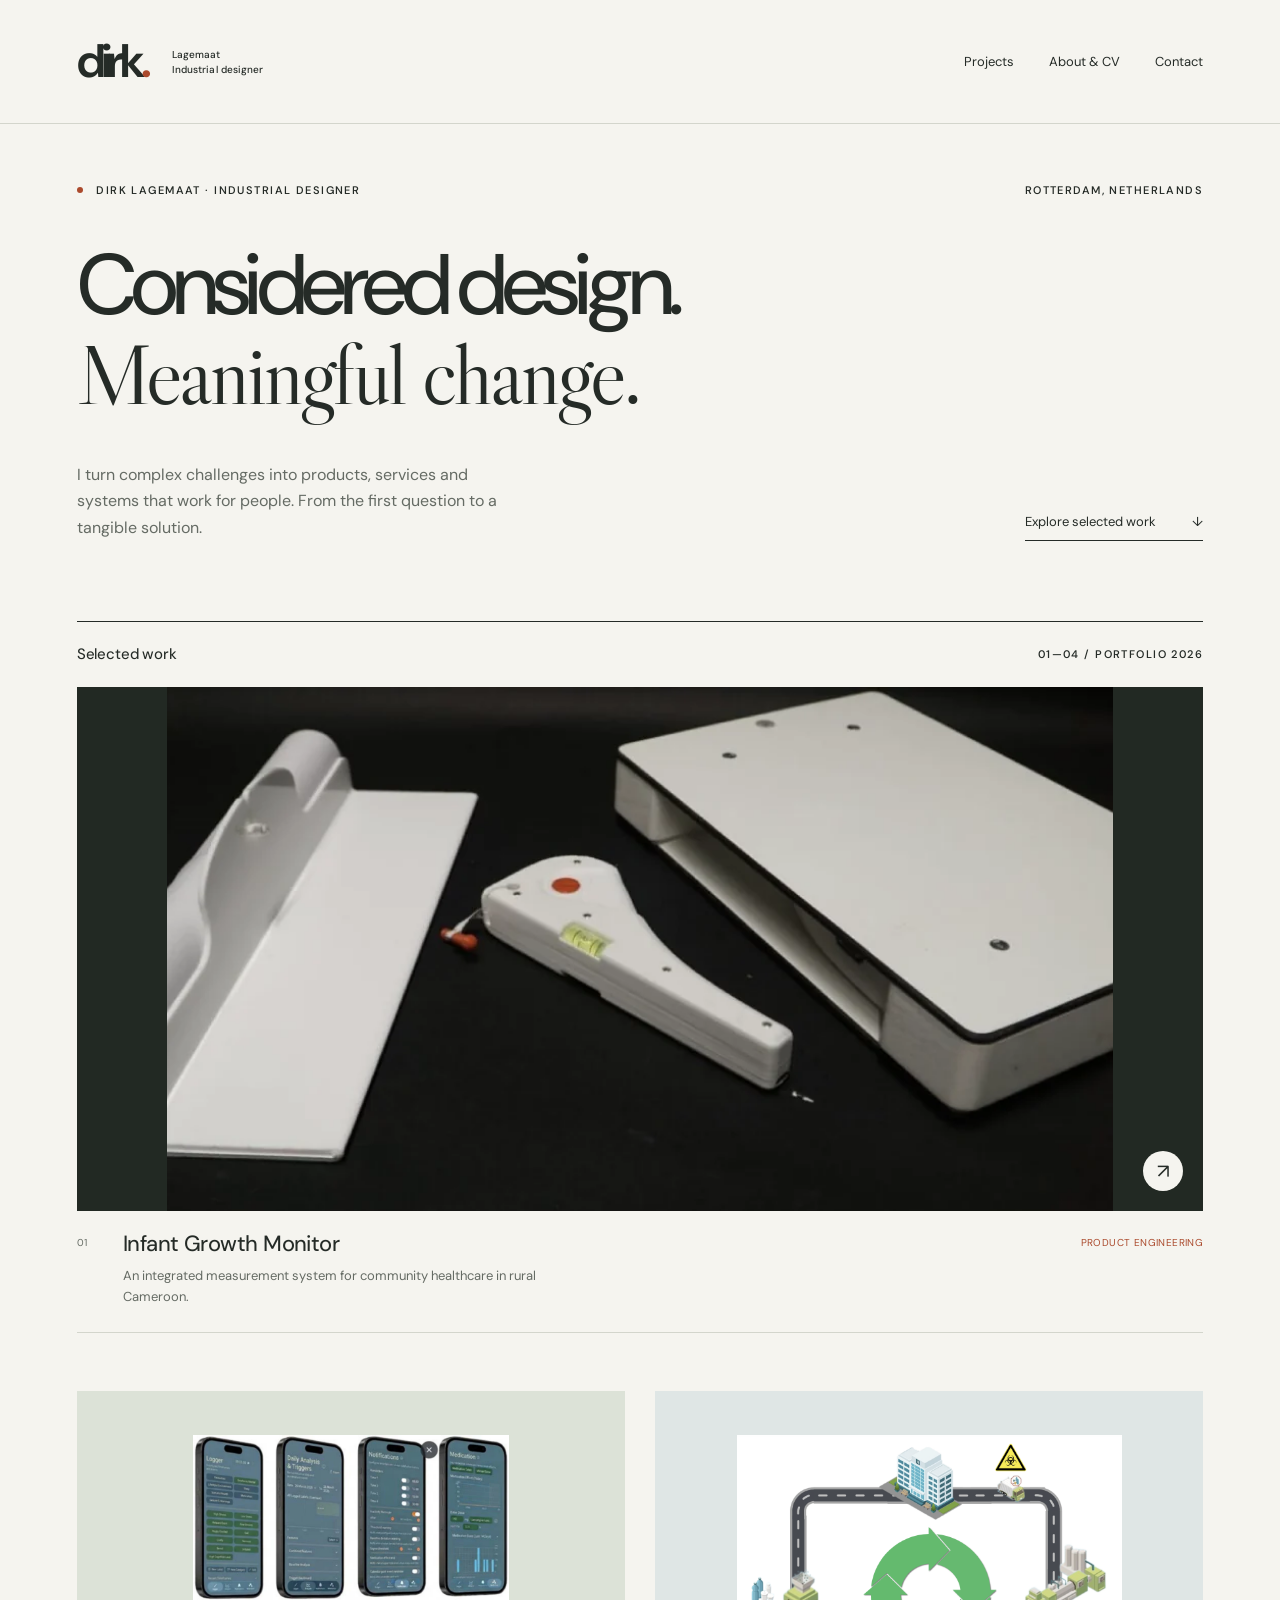
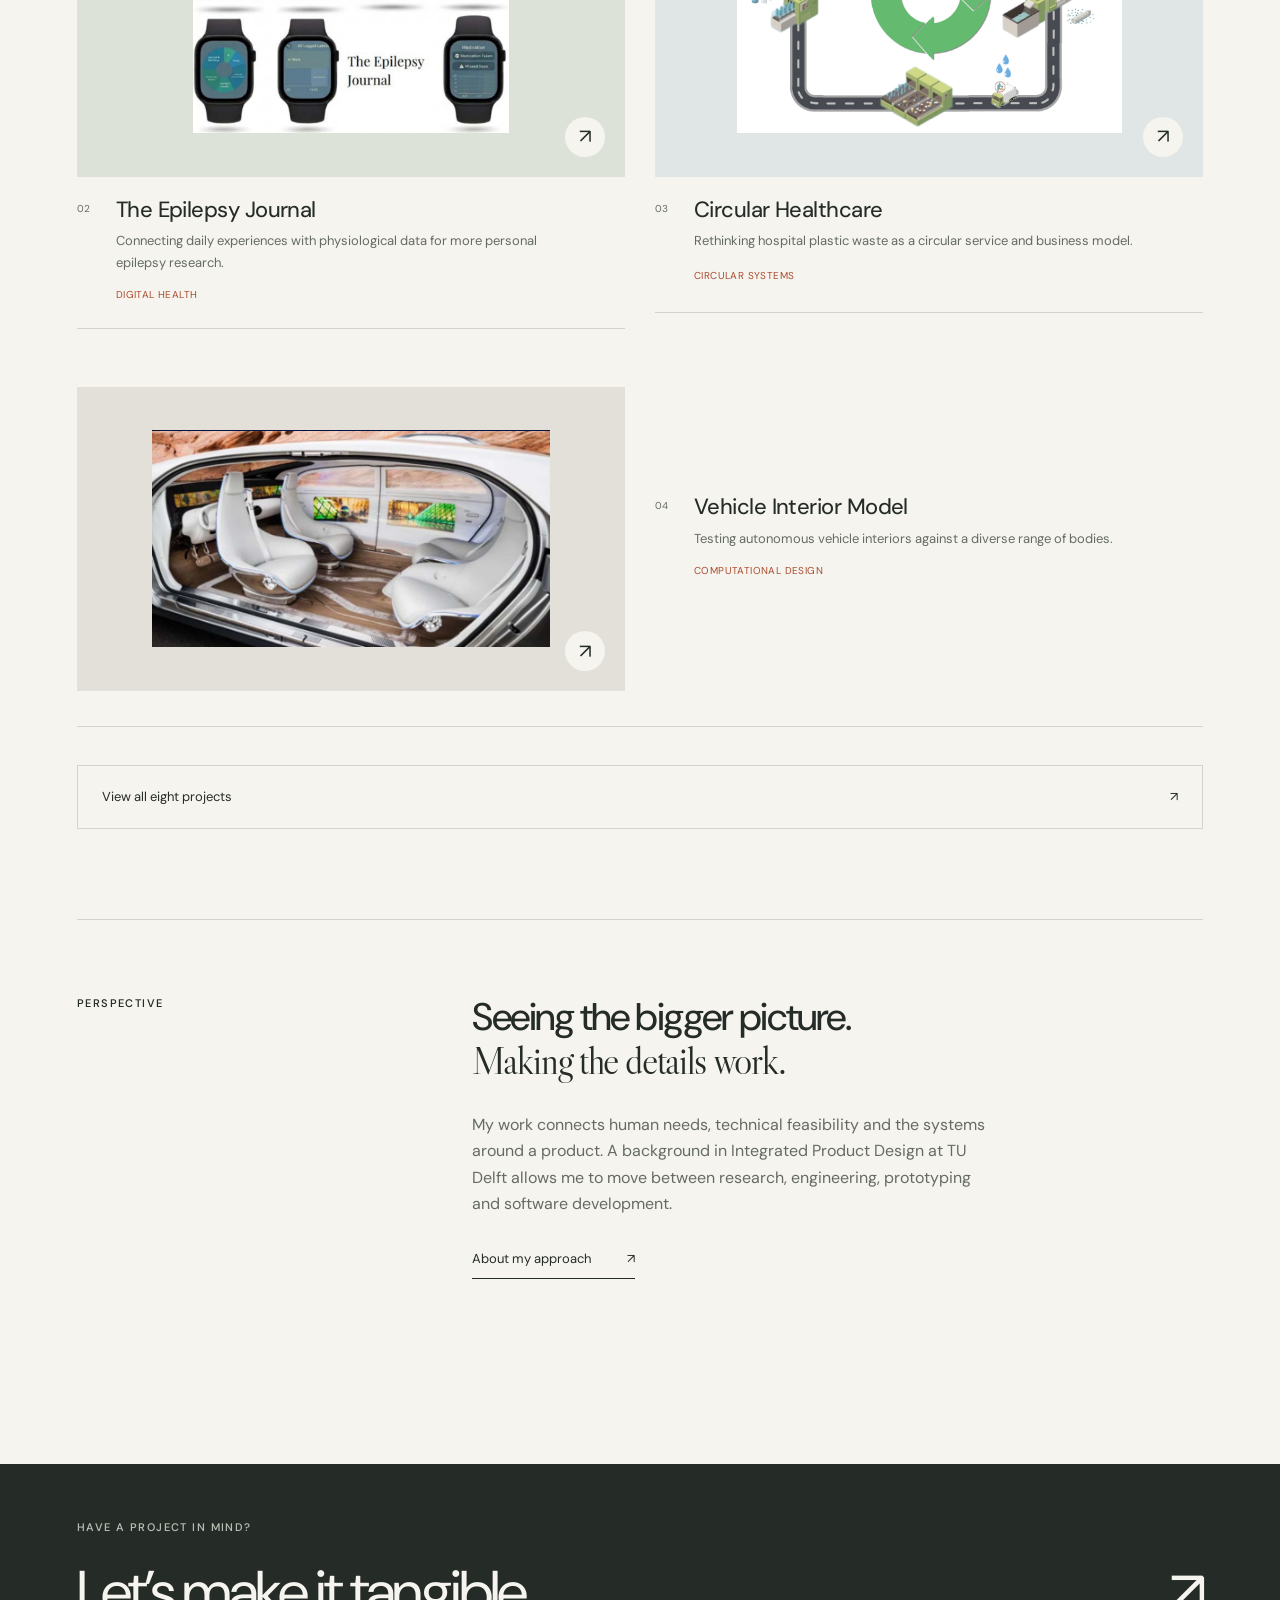
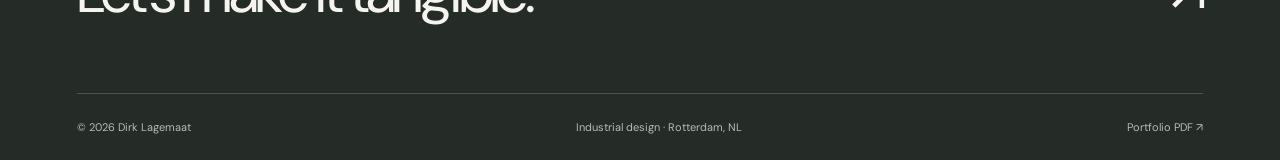
==== index.html @ b36518d3 "Update Circular Healthcare project imagery" ====
<!doctype html>
<html lang="en"><head><meta charset="utf-8"><meta name="viewport" content="width=device-width, initial-scale=1"><meta name="description" content="Dirk Lagemaat is an industrial designer in Rotterdam, connecting human-centred research, engineering and systems thinking."><meta name="theme-color" content="#f5f4ef"><title>Industrial designer — Dirk Lagemaat</title><link rel="icon" href="favicon.svg" type="image/svg+xml"><link rel="stylesheet" href="style.css"></head>
<body><a class="skip" href="#main">Skip to content</a><header class="site-header"><a class="logo" href="index.html" aria-label="Dirk Lagemaat home">dirk<span class="logo-dot">.</span><span class="logo-name">Lagemaat<br>Industrial designer</span></a><nav aria-label="Main navigation"><a href="projects.html">Projects</a><a href="cv.html">About & CV</a><a href="contact.html">Contact</a></nav></header>
<main id="main"><section class="home-intro"><div class="intro-top"><p class="eyebrow"><span class="status-dot"></span> Dirk Lagemaat · Industrial designer</p><span class="eyebrow location">Rotterdam, Netherlands</span></div><h1>Considered design.<br><span class="serif">Meaningful change.</span></h1><div class="intro-bottom"><p>I turn complex challenges into products, services and systems that work for people. From the first question to a tangible solution.</p><a class="text-link" href="#selected">Explore selected work <span aria-hidden="true">↓</span></a></div></section><section class="selected" id="selected" aria-labelledby="selected-title"><div class="section-heading"><h2 id="selected-title">Selected work</h2><span class="eyebrow">01—04 / Portfolio 2026</span></div><div class="project-grid"><a class="project-card" href="growth-monitor.html"><div class="project-image growth-monitor"><img class="" src="images/growth-monitor.webp" alt="Prototype of the infant measuring mat, handheld measuring device and weighing scale arranged on a dark surface" width="1362" height="514" loading="lazy" decoding="async"><span class="project-open" aria-hidden="true">↗</span></div><div class="project-info"><span class="project-number">01</span><div><h3>Infant Growth Monitor</h3><p>An integrated measurement system for community healthcare in rural Cameroon.</p></div><span class="category">Product engineering</span></div></a><a class="project-card" href="epilepsy-journal.html"><div class="project-image epilepsy-journal"><img class="" src="images/epilepsy-journal.webp" alt="Four iPhone screens and Apple Watch interfaces from The Epilepsy Journal" width="874" height="824" loading="lazy" decoding="async"><span class="project-open" aria-hidden="true">↗</span></div><div class="project-info"><span class="project-number">02</span><div><h3>The Epilepsy Journal</h3><p>Connecting daily experiences with physiological data for more personal epilepsy research.</p></div><span class="category">Digital health</span></div></a><a class="project-card" href="circular-healthcare.html"><div class="project-image circular-healthcare"><img class="" src="images/circular-healthcare-cycle.png" alt="Circular healthcare recycling loop connecting a hospital and contaminated medical waste with decontamination, sorting, and reusable products." width="1174" height="910" loading="lazy" decoding="async"><span class="project-open" aria-hidden="true">↗</span></div><div class="project-info"><span class="project-number">03</span><div><h3>Circular Healthcare</h3><p>Rethinking hospital plastic waste as a circular service and business model.</p></div><span class="category">Circular systems</span></div></a><a class="project-card" href="ergonomics-model.html"><div class="project-image ergonomics-model"><img class="" src="images/vehicle-interior.webp" alt="Reference visual of a compact autonomous vehicle cabin with rotating seats" width="886" height="483" loading="lazy" decoding="async"><span class="project-open" aria-hidden="true">↗</span></div><div class="project-info"><span class="project-number">04</span><div><h3>Vehicle Interior Model</h3><p>Testing autonomous vehicle interiors against a diverse range of bodies.</p></div><span class="category">Computational design</span></div></a></div><a class="outline-link" href="projects.html">View all eight projects <span aria-hidden="true">↗</span></a></section><section class="about-strip"><p class="eyebrow">Perspective</p><div><h2>Seeing the bigger picture.<br><span class="serif">Making the details work.</span></h2><p>My work connects human needs, technical feasibility and the systems around a product. A background in Integrated Product Design at TU Delft allows me to move between research, engineering, prototyping and software development.</p><a class="text-link" href="cv.html">About my approach <span aria-hidden="true">↗</span></a></div></section></main><footer class="site-footer"><div class="footer-top"><p class="eyebrow">Have a project in mind?</p><a class="footer-contact" href="mailto:dirklagemaatdesign@gmail.com">Let’s make it tangible.<span aria-hidden="true">↗</span></a></div><div class="footer-bottom"><span>© 2026 Dirk Lagemaat</span><span>Industrial design · Rotterdam, NL</span><a href="portfolio-dirk-lagemaat.pdf" target="_blank" rel="noopener">Portfolio PDF ↗</a></div></footer></body></html>
---- style.css ----
@import url('https://fonts.googleapis.com/css2?family=DM+Sans:wght@400;450;500;550;600;650;700&family=Libre+Caslon+Display&display=swap');
:root{--paper:#f5f4ef;--ink:#252b27;--muted:#656b64;--rule:#d3d5cc;--accent:#ab4a2d;--panel:#eaece5;--serif:'Libre Caslon Display',Georgia,serif;--sans:'DM Sans','Helvetica Neue',sans-serif}*{box-sizing:border-box}html{scroll-behavior:smooth;scroll-padding-top:30px}body{margin:0;background:var(--paper);color:var(--ink);font:400 16px/1.65 var(--sans);-webkit-font-smoothing:antialiased}::selection{background:#d4dec9;color:var(--ink)}a{color:inherit;text-decoration:none}a,button{-webkit-tap-highlight-color:transparent}a:focus-visible{outline:2px solid var(--accent);outline-offset:6px}img{display:block;max-width:100%;height:auto}h1,h2,h3,p{margin:0}h1,h2,h3{font-weight:450}h1{font-size:clamp(48px,6.7vw,104px);line-height:1.04;letter-spacing:-.065em}h2{font-size:clamp(28px,3vw,44px);line-height:1.16;letter-spacing:-.04em}h3{font-size:23px;line-height:1.25;letter-spacing:-.025em}.serif{font-family:var(--serif);font-weight:400;letter-spacing:-.035em}.eyebrow{font-size:11px;line-height:1.5;letter-spacing:.13em;text-transform:uppercase;font-weight:550}.site-header,main,.site-footer{max-width:1600px;margin:auto;padding-left:6vw;padding-right:6vw}.site-header{height:124px;display:flex;align-items:center;justify-content:space-between;border-bottom:1px solid var(--rule);gap:20px}.logo{display:flex;align-items:center;font-size:47px;letter-spacing:-.09em;font-weight:650;line-height:1}.logo-dot{color:var(--accent);margin-right:24px}.logo-name{font-size:10px;line-height:1.5;letter-spacing:.01em;font-weight:500}.site-header nav{display:flex;gap:35px;font-size:13px}.site-header nav a{position:relative;padding:10px 0}.site-header nav a:after{content:'';position:absolute;left:0;right:0;bottom:3px;height:1px;background:var(--accent);transform:scaleX(0);transform-origin:left;transition:transform .2s}.site-header nav a:hover:after,.site-header nav a[aria-current]:after{transform:scaleX(1)}.skip{position:fixed;top:8px;left:8px;z-index:10;background:var(--ink);color:white;padding:10px 20px;transform:translateY(-150%)}.skip:focus{transform:translateY(0)}.home-intro{padding:58px 0 80px}.intro-top{display:flex;justify-content:space-between;margin-bottom:42px;gap:20px}.status-dot{display:inline-block;background:var(--accent);width:6px;height:6px;border-radius:50%;margin:0 9px 1px 0}.home-intro h1{max-width:1100px}.intro-bottom{display:grid;grid-template-columns:1fr 1fr;align-items:end;margin-top:42px;gap:35px}.intro-bottom p{max-width:440px;color:var(--muted);font-size:16px}.text-link{display:inline-flex;align-items:center;gap:36px;border-bottom:1px solid var(--ink);padding-bottom:8px;font-size:13px;width:fit-content}.text-link:hover{color:var(--accent);border-color:var(--accent)}.intro-bottom .text-link{justify-self:end}.section-heading{display:flex;justify-content:space-between;align-items:center;padding:24px 0;border-top:1px solid var(--ink);gap:20px}.section-heading h2{font-size:15px;letter-spacing:-.01em}.project-grid{display:grid;grid-template-columns:1fr 1fr;gap:58px 30px}.project-card:first-child{grid-column:1/-1}.project-image{position:relative;aspect-ratio:1.42;overflow:hidden;background:#e5e7e0;display:grid;place-items:center;padding:8%}.project-card:first-child .project-image{aspect-ratio:2.15;padding:3% 16%;background:#222923}.project-image img{width:100%;height:100%;object-fit:contain;min-height:0;transition:transform .55s cubic-bezier(.2,.65,.3,1)}.project-card:hover .project-image img{transform:scale(1.035)}.project-image.growth-monitor{padding:0;background:#232823}.project-image.growth-monitor img{object-fit:cover}.project-card:first-child .project-image.growth-monitor{padding:0 8%}.project-image.epilepsy-journal{background:#dce2d7}.project-image.circular-healthcare{background:#dfe6e5}.project-image.ergonomics-model{background:#e2e0d8}.project-image.cookware-lca{background:#eceee8;padding:5%}.project-image.innovation-process{background:#ece7df}.project-open{position:absolute;bottom:20px;right:20px;width:40px;height:40px;display:grid;place-items:center;background:var(--paper);border-radius:50%;font-size:20px;transition:background .2s,color .2s}.project-card:hover .project-open{background:var(--accent);color:var(--paper)}.project-info{display:grid;grid-template-columns:25px 1fr;gap:14px;padding-top:19px;border-bottom:1px solid var(--rule);padding-bottom:24px;min-height:136px}.project-number{font-size:10px;color:var(--muted);padding-top:5px}.project-info h3{font-size:22px}.project-info p{color:var(--muted);font-size:13px;max-width:470px;margin-top:7px}.category{grid-column:2;font-size:10px;letter-spacing:.04em;text-transform:uppercase;color:var(--accent)}.project-card:first-child .project-info{grid-template-columns:32px 1fr auto;min-height:110px}.project-card:first-child .category{grid-column:3;padding-top:5px}.project-card:last-child:nth-child(even){grid-column:1/-1;display:grid;grid-template-columns:1fr 1fr;gap:30px;border-bottom:1px solid var(--rule);padding-bottom:35px}.project-card:last-child:nth-child(even) .project-image{aspect-ratio:1.8}.project-card:last-child:nth-child(even) .project-info{align-content:center;border-bottom:0}.outline-link{display:flex;justify-content:space-between;border:1px solid var(--rule);padding:20px 24px;margin-top:38px;font-size:13px;transition:background .2s}.outline-link:hover{background:var(--panel)}.about-strip{display:grid;grid-template-columns:1fr 2fr;border-top:1px solid var(--rule);padding:75px 0 95px;margin-top:90px;gap:30px}.about-strip p:not(.eyebrow){max-width:530px;color:var(--muted);margin:28px 0}.site-footer{background:var(--ink);color:var(--paper)}.footer-top{padding:55px 0 65px}.footer-top .eyebrow{color:#b7bdb3;margin-bottom:22px}.footer-contact{font-size:clamp(30px,4.6vw,66px);letter-spacing:-.05em;line-height:1.2;display:flex;justify-content:space-between;gap:30px}.footer-contact:hover{color:#d6b39e}.footer-bottom{display:flex;justify-content:space-between;gap:20px;padding:24px 0;border-top:1px solid #4d554c;font-size:11px;color:#b7bdb3}.footer-bottom a:hover{color:white}.page-intro{padding:75px 0 70px}.page-intro .eyebrow{margin-bottom:30px}.page-intro h1{font-size:clamp(44px,5.7vw,84px)}.lead{font-size:19px;line-height:1.65;color:var(--muted);max-width:650px}.page-intro .lead{margin-top:30px}main>section:last-child{margin-bottom:90px}.case-intro{padding:38px 0 45px}.back-link{font-size:12px;color:var(--muted);display:inline-block;margin-bottom:55px}.back-link:hover{color:var(--accent)}.case-intro .eyebrow{color:var(--accent);margin-bottom:20px}.case-intro h1{font-size:clamp(45px,6vw,90px);max-width:1040px}.case-lead{font-size:clamp(19px,2vw,26px);line-height:1.5;max-width:820px;color:var(--muted);margin-top:30px}.project-meta{display:grid;grid-template-columns:1fr 1fr;gap:30px;border-top:1px solid var(--rule);padding-top:25px;margin:45px 0 0}.project-meta dt{font-size:10px;letter-spacing:.12em;text-transform:uppercase;color:var(--muted);margin-bottom:7px}.project-meta dd{font-size:13px;margin:0}figure{margin:0}.case-hero{background:var(--panel);padding:55px 8% 0}.case-hero>img{width:100%;max-height:620px;object-fit:contain}.case-hero.growth-monitor{background:#242a25;padding:0}.case-hero.growth-monitor>img{max-height:680px;object-fit:cover}.case-hero.growth-monitor figcaption{color:#d0d4cd;padding:20px 25px}.case-hero.epilepsy-journal{background:#dce2d7}.case-hero.cookware-lca{padding-top:80px;padding-bottom:20px}.case-hero figcaption{padding-top:35px;padding-bottom:20px}figcaption{font-size:11px;color:var(--muted);line-height:1.6}.case-section{display:grid;grid-template-columns:1fr 2fr;gap:45px;padding:65px 0}.case-label{padding-top:8px}.case-copy{max-width:700px}.case-copy h2{font-size:33px;margin-bottom:22px}.case-copy p{font-size:17px;line-height:1.85;color:var(--muted)}.case-figure{background:#eaece5;padding:40px 6% 20px}.case-figure img{width:auto;max-width:100%;height:auto;max-height:650px;object-fit:contain;margin:auto}.case-figure figcaption{margin-top:25px}.source-note{border-top:1px solid var(--rule);padding:28px 0;font-size:12px;color:var(--muted);margin-top:45px}.source-note a{text-decoration:underline;text-underline-offset:4px}.next-project{display:block;padding:40px 0 65px;border-top:1px solid var(--ink)}.next-project>.eyebrow{display:block;margin-bottom:22px}.next-project>span:last-child{display:flex;justify-content:space-between;font-size:clamp(28px,4vw,52px);line-height:1.2;letter-spacing:-.04em;gap:25px}.next-project:hover{color:var(--accent)}.profile{display:grid;grid-template-columns:1fr 2fr;gap:9%;padding:0 0 75px}.portrait{max-width:270px}.portrait img{width:100%;filter:saturate(.65)}.profile h2{margin-bottom:12px}.profile .eyebrow{color:var(--accent);margin-bottom:25px}.profile p:not(.eyebrow){margin-bottom:24px}.profile p:not(.lead):not(.eyebrow){color:var(--muted)}.resume-section{display:grid;grid-template-columns:1fr 2fr;gap:9%;border-top:1px solid var(--rule);padding:40px 0}.resume-section>h2{font-size:23px}.resume-row{display:grid;grid-template-columns:110px 1fr;gap:20px;padding-bottom:30px;margin-bottom:28px;border-bottom:1px solid var(--rule)}.resume-row:last-child{margin-bottom:0;border-bottom:0;padding-bottom:0}.resume-row>span{font-size:12px;color:var(--muted)}.resume-section h3{font-size:18px;margin-bottom:8px}.resume-section p{font-size:14px;color:var(--muted);margin-bottom:12px}.resume-org{color:var(--accent)!important}.contact-intro{padding-bottom:60px}.contact-details{margin-bottom:120px!important}.contact-details>a,.contact-details>div{display:grid;grid-template-columns:180px 1fr 25px;gap:20px;align-items:center;border-top:1px solid var(--rule);padding:28px 0}.contact-details>a>span:nth-child(2),.contact-details>div>span:nth-child(2){font-size:clamp(17px,2.5vw,32px);letter-spacing:-.025em;overflow-wrap:anywhere}.contact-details a:hover{color:var(--accent)}.contact-details .eyebrow{color:var(--muted)}
@media(min-width:1600px){.site-header,main,.site-footer{padding-left:96px;padding-right:96px}}@media(max-width:850px){.site-header{height:100px}.site-header nav{gap:22px}.logo-name{display:none}.logo-dot{margin-right:0}.home-intro{padding:40px 0 55px}.location{display:none}.home-intro h1{font-size:9vw}.intro-bottom{grid-template-columns:1.5fr 1fr}.project-info h3{font-size:20px}.project-card:first-child .project-info{grid-template-columns:25px 1fr}.project-card:first-child .category{grid-column:2}.project-grid{gap:35px 22px}.about-strip,.case-section{grid-template-columns:1fr 3fr;gap:25px}.about-strip{margin-top:65px}.case-section{padding:45px 0}.case-label .eyebrow{font-size:9px}.profile,.resume-section{gap:40px}.footer-bottom{flex-wrap:wrap}.contact-details>a,.contact-details>div{grid-template-columns:110px 1fr 20px}}
@media(max-width:560px){.site-header,main,.site-footer{padding-left:6%;padding-right:6%}.site-header{height:87px}.logo{font-size:39px}.site-header nav{gap:18px;font-size:11px}.intro-top{margin-bottom:35px}.eyebrow{font-size:10px}.home-intro h1{font-size:11.4vw}.intro-bottom{grid-template-columns:1fr;gap:24px;margin-top:28px}.intro-bottom p{font-size:14px}.intro-bottom .text-link{justify-self:start}.section-heading .eyebrow{font-size:8px}.project-grid{display:block}.project-card{display:block;margin-bottom:30px}.project-card:first-child .project-image{aspect-ratio:1.4;padding:8%}.project-card:first-child .project-image.growth-monitor{padding:0}.project-image{aspect-ratio:1.35}.project-info{min-height:0;padding-top:15px;padding-bottom:20px;gap:10px}.project-info h3{font-size:22px}.project-info p{font-size:13px}.project-card:last-child:nth-child(even){display:block;padding-bottom:0}.project-card:last-child:nth-child(even) .project-info{padding-bottom:22px}.project-card:last-child:nth-child(even) .project-image{aspect-ratio:1.35}.project-card:first-child .project-info{min-height:0}.outline-link{margin-top:10px}.about-strip{display:block;padding:35px 0 10px;margin-top:45px}.about-strip>.eyebrow{margin-bottom:25px}.about-strip h2{font-size:32px}.about-strip p:not(.eyebrow){font-size:14px;margin:22px 0}.footer-top{padding:35px 0 40px}.footer-contact{font-size:31px}.footer-bottom{display:grid;grid-template-columns:1fr auto;font-size:10px;gap:12px}.footer-bottom>span:nth-child(2){grid-column:1/-1;grid-row:2}.page-intro{padding:45px 0}.page-intro h1{font-size:11vw}.lead{font-size:16px}.case-intro{padding-top:25px}.back-link{margin-bottom:35px}.case-intro h1{font-size:45px}.case-lead{font-size:19px;margin-top:20px}.project-meta{grid-template-columns:1fr;gap:20px;margin-top:30px}.case-hero{padding:25px 6% 0}.case-hero figcaption{padding-top:20px}.case-section{display:block;padding:35px 0}.case-label{margin-bottom:17px}.case-copy h2{font-size:28px;margin-bottom:15px}.case-copy p{font-size:15px;line-height:1.8}.case-figure{padding:22px 5% 16px}.case-figure figcaption{margin-top:17px}.profile,.resume-section{grid-template-columns:1fr;gap:28px}.portrait{max-width:200px}.profile{padding-bottom:45px}.resume-row{grid-template-columns:80px 1fr;gap:15px}.contact-details>a,.contact-details>div{grid-template-columns:1fr 22px;gap:8px;padding:22px 0}.contact-details .eyebrow{grid-column:1/-1}.contact-details>a>span:nth-child(2),.contact-details>div>span:nth-child(2){font-size:19px}.contact-details{margin-bottom:60px!important}main>section:last-child{margin-bottom:55px}}
@media(prefers-reduced-motion:reduce){html{scroll-behavior:auto}*,*:before,*:after{transition:none!important;animation:none!important}}

.case-image-pair{display:grid;grid-template-columns:repeat(2,minmax(0,1fr));gap:24px}.case-image-pair .case-figure{min-width:0;padding:24px 5% 20px}.case-image-pair img{width:100%;height:auto;max-height:none}.case-image-pair figcaption{margin-top:18px}
@media(max-width:560px){.case-image-pair{grid-template-columns:1fr;gap:20px}}

.coach-summary-grid{max-width:1200px;margin:0 auto;display:grid;grid-template-columns:repeat(3,minmax(0,1fr));gap:24px}.coach-summary-grid .case-figure{min-width:0;padding:24px 12px 18px}.coach-summary-grid img{width:auto;max-width:100%;height:auto;margin:0 auto}.coach-summary-grid figcaption{margin-top:16px}
@media(max-width:560px){.coach-summary-grid{grid-template-columns:1fr}}

.case-image-panel{background:#eaece5}

.case-copy h3{font-size:20px;line-height:1.3;margin:28px 0 8px}.case-copy h2+h3{margin-top:0}

.circular-healthcare.case-image-reduced>img,.case-image-reduced>img{width:70%;margin-left:auto;margin-right:auto}

.cookware-impact-reduced>img{width:60%;margin-left:auto;margin-right:auto}

.case-hero.cookware-lca{background:transparent;padding-top:30px;padding-bottom:0}.cookware-framework-panel{width:calc(60% + 36px);margin:0 auto;padding:10px 18px;background:var(--panel)}.cookware-framework-panel>img{width:100%;height:auto;max-height:620px;object-fit:contain}.case-hero.cookware-lca figcaption{padding-top:10px;padding-bottom:20px}

.case-video{margin-top:30px;background:var(--panel);padding:18px}.case-video video{display:block;width:100%;height:auto;aspect-ratio:16/9;max-height:75vh;background:#171a18;object-fit:contain}.case-video figcaption{padding-top:12px;color:var(--muted);font-size:12px}

.epilepsy-feature{display:grid;grid-template-columns:minmax(0,1.05fr) minmax(0,.95fr);gap:clamp(28px,5vw,72px);align-items:center;padding:70px 0;border-top:1px solid var(--rule)}
.epilepsy-feature .case-copy{max-width:760px}
.epilepsy-feature .case-copy .eyebrow{color:var(--accent);margin-bottom:16px}
.epilepsy-feature .case-copy p+p{margin-top:18px}
.epilepsy-feature .case-figure{min-width:0;padding:22px 5% 18px}
.epilepsy-feature .case-figure img{max-height:650px}
.epilepsy-feature .case-figure figcaption{margin-top:18px}
.epilepsy-feature-reverse .case-copy{grid-column:2;grid-row:1}
.epilepsy-feature-reverse .case-figure{grid-column:1;grid-row:1}
.epilepsy-overview{padding:30px 4% 22px}
.epilepsy-overview img{width:100%;max-height:740px}
.epilepsy-overview figcaption{margin-top:20px}
.epilepsy-image-pair{margin:0 0 24px}
.epilepsy-image-pair .case-figure{display:flex;flex-direction:column;justify-content:center;background:#eaece5}
.epilepsy-image-pair .case-figure img{width:100%;height:clamp(280px,32vw,420px);max-height:none;object-fit:contain}
.epilepsy-medication-pair .case-figure img{height:clamp(280px,32vw,420px);object-fit:contain}
.epilepsy-analysis-image{padding:34px 3% 22px}
.epilepsy-analysis-image img{width:100%;max-height:820px}
.epilepsy-analysis-image figcaption{margin-top:20px}
.epilepsy-boundary{border-top:1px solid var(--rule)}
.epilepsy-design-context{width:100%;margin:22px 0;background:#eaece5;padding:22px 5% 18px}
.epilepsy-design-context img{width:100%;height:auto;max-height:none;object-fit:contain}
.epilepsy-design-context figcaption{margin-top:14px}
.epilepsy-logger-figure{padding:32px 5% 20px}
.epilepsy-logger-figure img{width:100%;max-height:650px}
.epilepsy-challenge-copy{max-width:760px}
.epilepsy-challenge-image{margin:24px 0;background:#eaece5;padding:20px 4% 16px}
.epilepsy-challenge-image img{width:100%;height:auto;max-height:none}
.epilepsy-challenge-image figcaption{margin-top:16px}
@media(max-width:850px){.epilepsy-feature{grid-template-columns:1fr;gap:28px;padding:48px 0}.epilepsy-feature-reverse .case-copy,.epilepsy-feature-reverse .case-figure{grid-column:1;grid-row:auto}.epilepsy-feature-reverse .case-copy{grid-row:1}.epilepsy-feature-reverse .case-figure{grid-row:2}}
@media(max-width:560px){.epilepsy-feature{padding:35px 0;gap:20px}.epilepsy-overview{padding:18px 4% 16px}.epilepsy-analysis-image{padding:20px 3% 16px}.epilepsy-image-pair{margin-bottom:18px}.epilepsy-image-pair .case-figure img{height:auto;max-height:none}.epilepsy-medication-pair .case-figure img{height:clamp(280px,32vw,420px);max-height:none;object-fit:contain}.case-section.epilepsy-challenge-section{display:block}.epilepsy-challenge-image{margin:20px 0;padding:14px 4% 12px}}
.growth-electronics-integration{width:50%;margin:0 auto 24px}

/* The Flipper case study: consistent image frames and responsive visual groups. */
.flipper-hero{padding:46px 12% 0}
.flipper-hero>img{width:100%;max-height:680px;object-fit:contain}
.flipper-driver-figure{margin:0 0 24px;padding:30px 8% 20px}
.flipper-driver-figure img{width:100%;max-height:560px;object-fit:contain}
.flipper-pair .case-figure{display:flex;flex-direction:column;justify-content:center;background:#eaece5}
.flipper-pair .case-figure img{width:100%;height:clamp(240px,32vw,420px);max-height:none;object-fit:contain}
.flipper-layout-figure{width:min(600px,100%);margin:0 auto 24px}
.flipper-process{overflow-x:auto;padding:22px 0 16px}
.flipper-process img{width:100%;min-width:900px;max-height:none}
.flipper-process figcaption{padding:0 6%;margin-top:16px}
.flipper-pass-figure{width:min(360px,100%);margin:0 auto 24px}
.flipper-pass-figure img{width:100%;height:210px;object-fit:contain}
.flipper-three-up{display:grid;grid-template-columns:repeat(3,minmax(0,1fr));gap:22px;margin:0 0 24px}
.flipper-three-up .case-figure{display:flex;flex-direction:column;justify-content:center;min-width:0;padding:22px 5% 18px;background:#eaece5}
.flipper-three-up .case-figure img{width:100%;height:clamp(230px,25vw,330px);max-height:none;object-fit:contain}
.flipper-three-up figcaption{margin-top:17px}
.flipper-comparables{grid-template-columns:repeat(3,minmax(0,1fr));margin-top:0}
.flipper-comparables .case-figure img{height:clamp(250px,27vw,360px)}
@media(max-width:850px){.flipper-three-up{grid-template-columns:repeat(2,minmax(0,1fr))}.flipper-comparables{grid-template-columns:repeat(2,minmax(0,1fr))}}
@media(max-width:560px){.flipper-hero{padding:24px 5% 0}.flipper-driver-figure{padding:18px 4% 14px}.flipper-pair .case-figure img{height:clamp(250px,70vw,340px)}.flipper-process img{min-width:900px}.flipper-three-up,.flipper-comparables{grid-template-columns:1fr;gap:18px}.flipper-three-up .case-figure img{height:300px}.flipper-pass-figure{width:min(360px,100%)}}

.circular-image-pair{display:grid;grid-template-columns:repeat(2,minmax(0,1fr));gap:24px;margin:0 0 26px}
.circular-image-pair .case-figure{display:flex;flex-direction:column;justify-content:flex-start;min-width:0;padding:22px 5% 18px;background:#eaece5}
.circular-image-pair img{width:100%;height:clamp(270px,31vw,400px);max-height:none;object-fit:contain}
.circular-image-pair figcaption{margin-top:17px}
.circular-machine-pair .case-figure{align-items:center}
.circular-machine-pair img{width:40%;height:clamp(108px,12.4vw,160px)}
.circular-table-wrap{max-width:100%;overflow-x:auto;margin:24px 0;border:1px solid var(--rule);background:#eaece5;overscroll-behavior-x:contain}
.circular-cost-table{width:100%;border-collapse:collapse;font-size:14px;line-height:1.5}
.circular-cost-table caption{text-align:left;padding:15px 16px 10px;font-size:15px;font-weight:600;color:var(--ink)}
.circular-cost-table th,.circular-cost-table td{text-align:left;vertical-align:top;padding:11px 16px;border-top:1px solid var(--rule)}
.circular-cost-table thead th{font-size:11px;letter-spacing:.06em;text-transform:uppercase;color:var(--muted);background:#e3e6de}
.circular-cost-table td:last-child,.circular-cost-table thead th:last-child{width:1%;white-space:nowrap;text-align:right;font-variant-numeric:tabular-nums}
.circular-cost-table .circular-table-total th,.circular-cost-table .circular-table-total td{font-weight:650;color:var(--ink)}
.circular-roadmap-image{grid-column:1/-1;align-items:center}
.circular-roadmap-image img{width:60%;height:clamp(324px,37.2vw,480px)}
.circular-stakeholder-image>img{width:49%}
.circular-policy-image>img{width:70%;margin-left:auto;margin-right:auto}
.circular-data-figure{width:min(900px,100%);margin:0 auto 26px;padding:22px 5% 18px;background:#eaece5}
.circular-data-figure img{width:100%;height:auto;max-height:320px;object-fit:contain}
.circular-data-figure.circular-waste-image img{width:60%;max-height:none}
.circular-model-list{margin:18px 0;padding-left:24px}
.circular-model-list li{padding-left:4px;margin:0 0 11px}
.circular-model-list li::marker{color:var(--accent);font-weight:650}
@media(max-width:850px){.circular-image-pair{gap:18px}}
@media(max-width:560px){.circular-image-pair{grid-template-columns:1fr;gap:18px;margin-bottom:20px}.circular-image-pair .case-figure{padding:18px 4% 15px}.circular-image-pair img{height:clamp(250px,70vw,340px)}.circular-machine-pair img{width:40%;height:clamp(100px,28vw,136px)}.circular-data-figure{padding:16px 4% 14px}.circular-cost-table{min-width:430px}.circular-cost-table th,.circular-cost-table td{padding:9px 12px}}
@media(max-width:560px){.circular-roadmap-image{grid-column:1}.circular-roadmap-image img{width:110%;height:clamp(300px,84vw,408px);align-self:center}.circular-stakeholder-image>img{width:49%}.circular-policy-image>img{width:70%}}
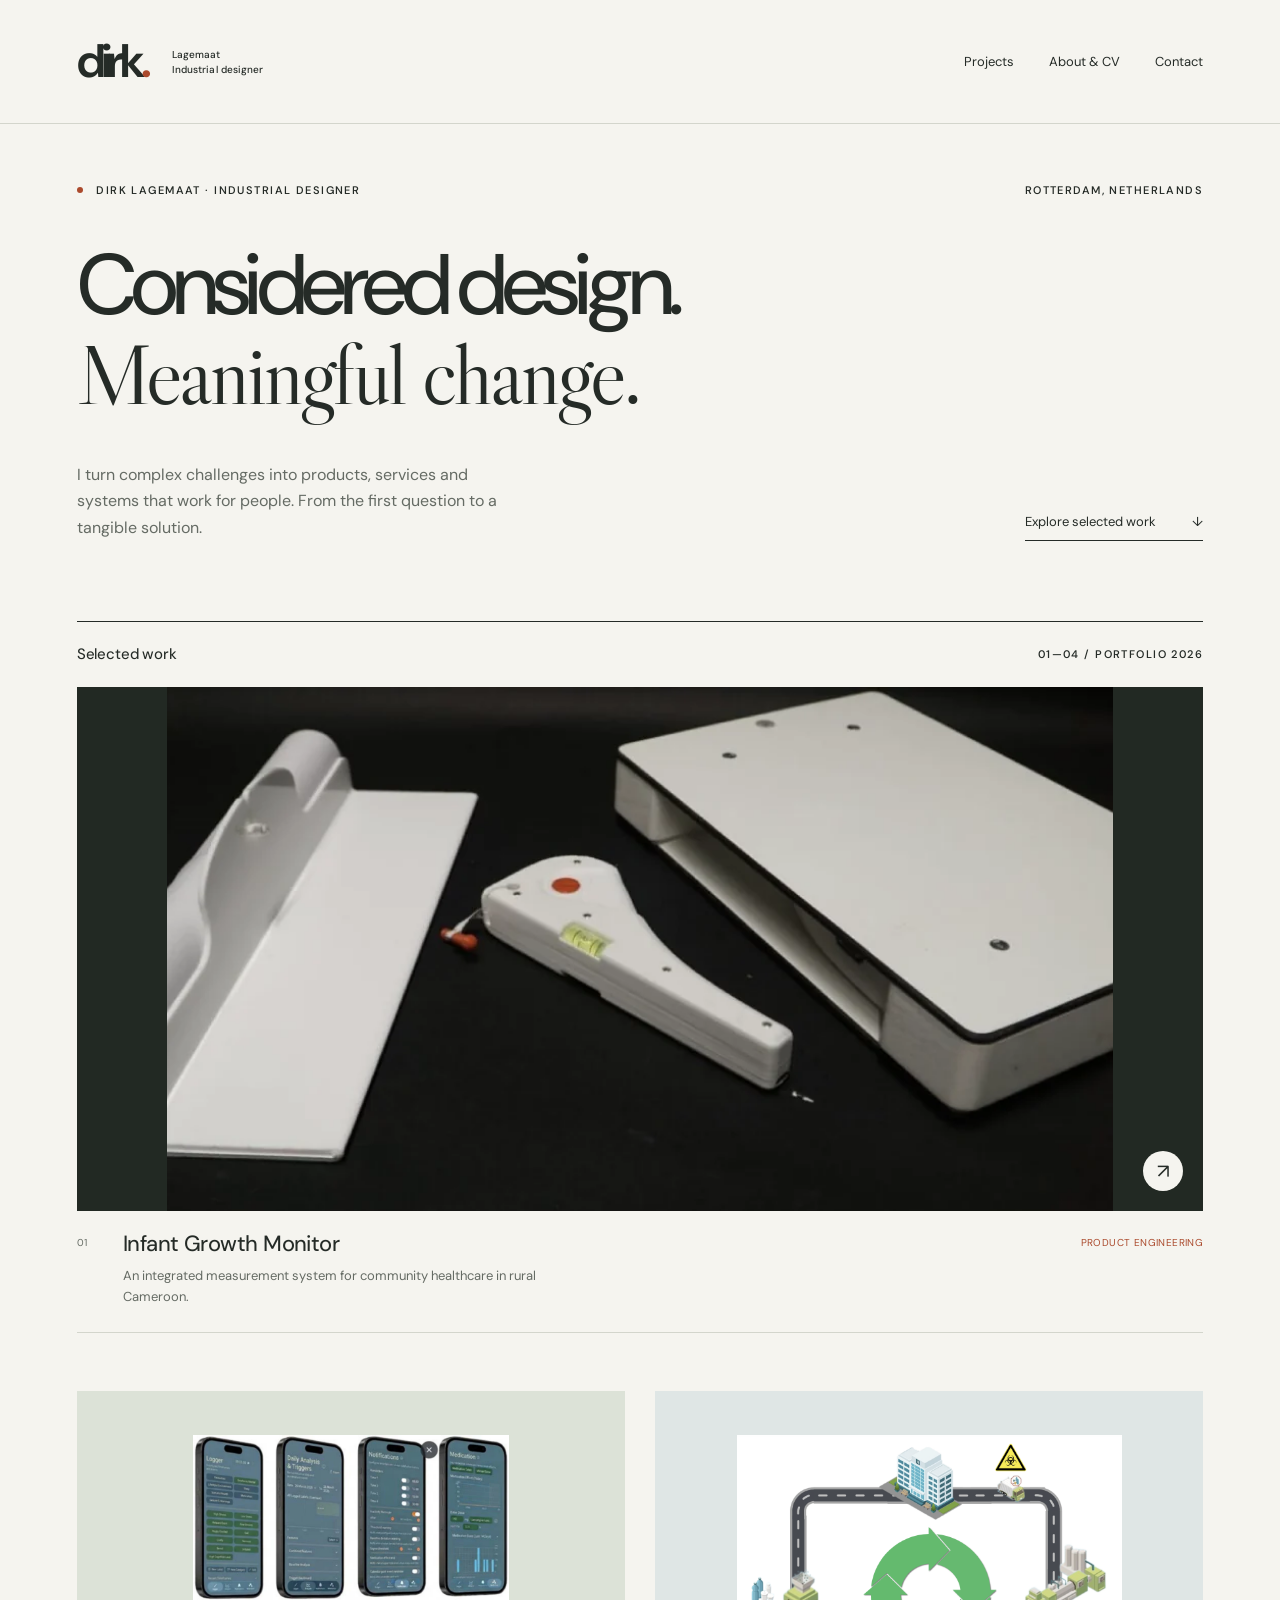
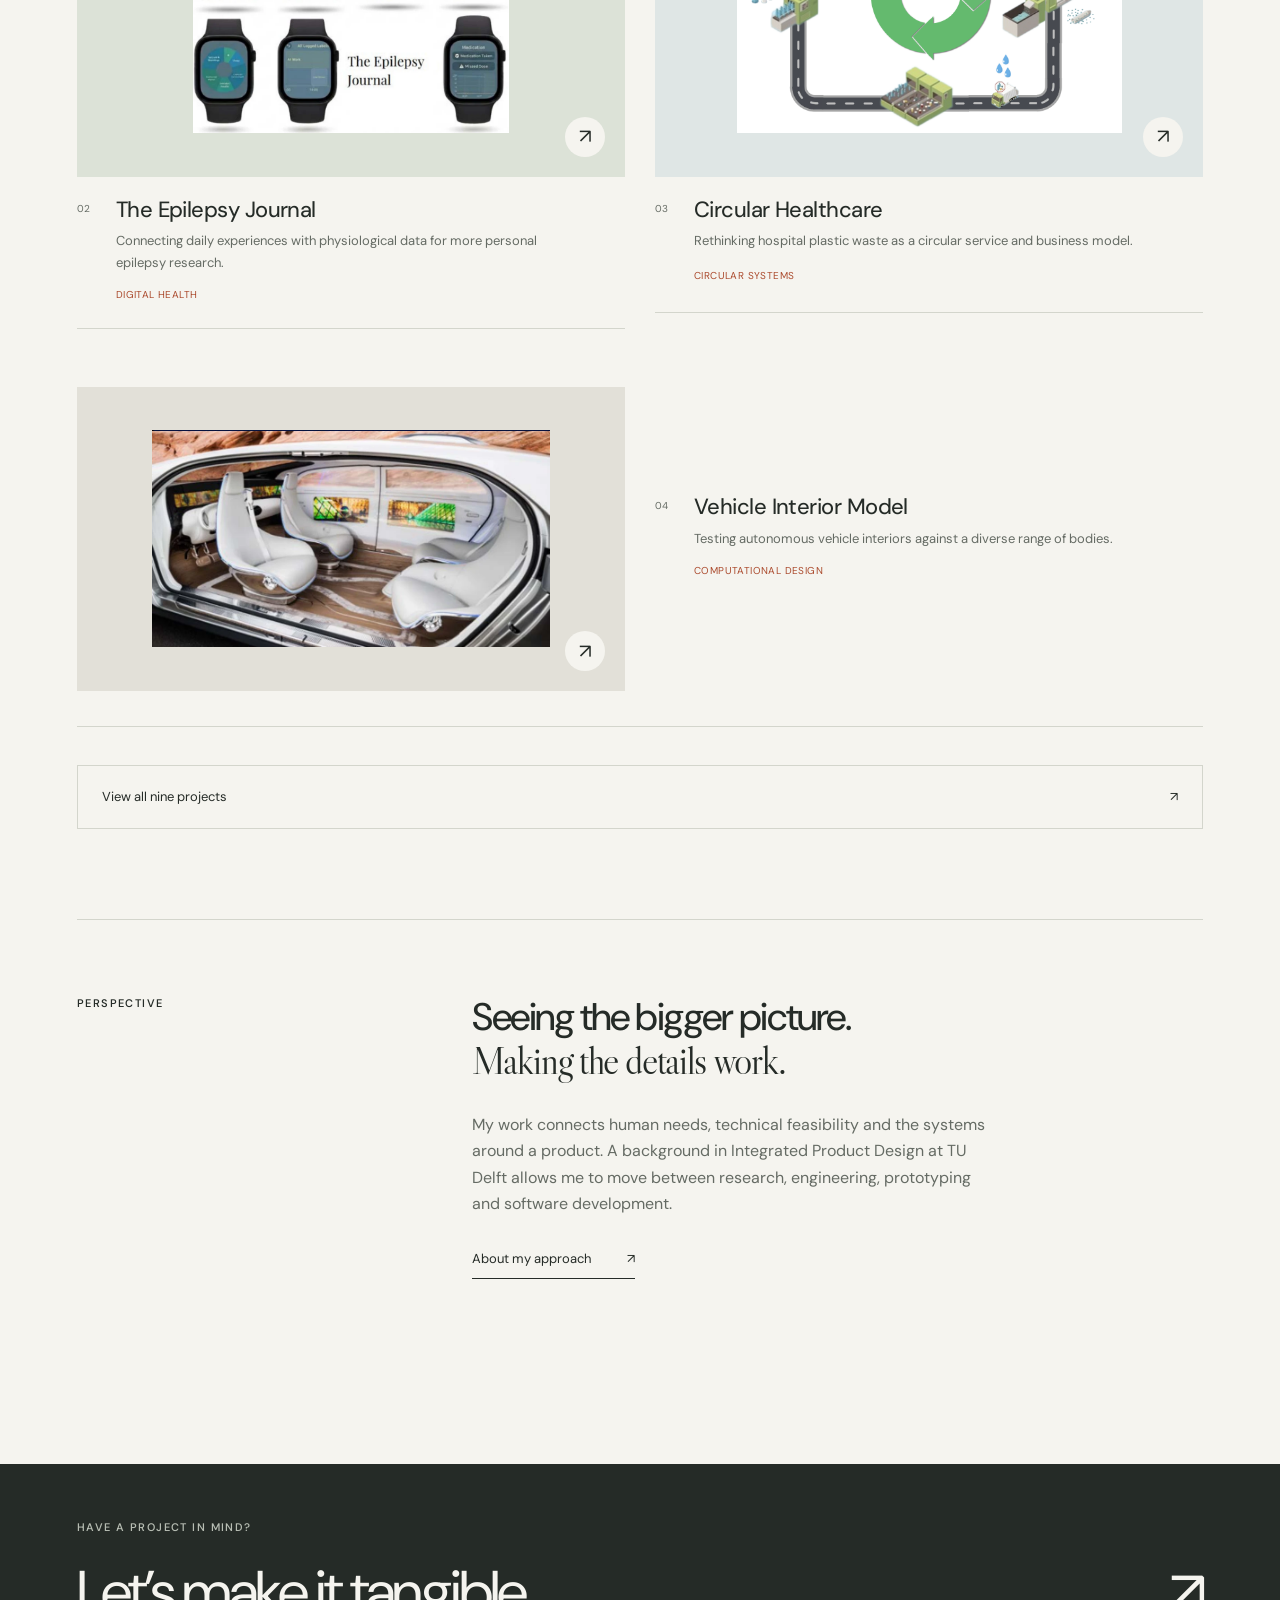
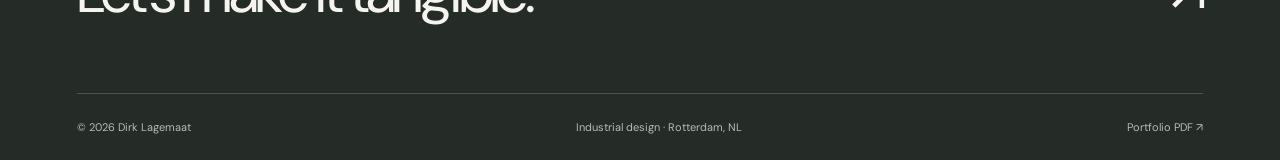
==== commit 630d930d: "Correct homepage project count" ====
--- a/index.html
+++ b/index.html
@@ -1,4 +1,4 @@
 <!doctype html>
 <html lang="en"><head><meta charset="utf-8"><meta name="viewport" content="width=device-width, initial-scale=1"><meta name="description" content="Dirk Lagemaat is an industrial designer in Rotterdam, connecting human-centred research, engineering and systems thinking."><meta name="theme-color" content="#f5f4ef"><title>Industrial designer — Dirk Lagemaat</title><link rel="icon" href="favicon.svg" type="image/svg+xml"><link rel="stylesheet" href="style.css"></head>
 <body><a class="skip" href="#main">Skip to content</a><header class="site-header"><a class="logo" href="index.html" aria-label="Dirk Lagemaat home">dirk<span class="logo-dot">.</span><span class="logo-name">Lagemaat<br>Industrial designer</span></a><nav aria-label="Main navigation"><a href="projects.html">Projects</a><a href="cv.html">About & CV</a><a href="contact.html">Contact</a></nav></header>
-<main id="main"><section class="home-intro"><div class="intro-top"><p class="eyebrow"><span class="status-dot"></span> Dirk Lagemaat · Industrial designer</p><span class="eyebrow location">Rotterdam, Netherlands</span></div><h1>Considered design.<br><span class="serif">Meaningful change.</span></h1><div class="intro-bottom"><p>I turn complex challenges into products, services and systems that work for people. From the first question to a tangible solution.</p><a class="text-link" href="#selected">Explore selected work <span aria-hidden="true">↓</span></a></div></section><section class="selected" id="selected" aria-labelledby="selected-title"><div class="section-heading"><h2 id="selected-title">Selected work</h2><span class="eyebrow">01—04 / Portfolio 2026</span></div><div class="project-grid"><a class="project-card" href="growth-monitor.html"><div class="project-image growth-monitor"><img class="" src="images/growth-monitor.webp" alt="Prototype of the infant measuring mat, handheld measuring device and weighing scale arranged on a dark surface" width="1362" height="514" loading="lazy" decoding="async"><span class="project-open" aria-hidden="true">↗</span></div><div class="project-info"><span class="project-number">01</span><div><h3>Infant Growth Monitor</h3><p>An integrated measurement system for community healthcare in rural Cameroon.</p></div><span class="category">Product engineering</span></div></a><a class="project-card" href="epilepsy-journal.html"><div class="project-image epilepsy-journal"><img class="" src="images/epilepsy-journal.webp" alt="Four iPhone screens and Apple Watch interfaces from The Epilepsy Journal" width="874" height="824" loading="lazy" decoding="async"><span class="project-open" aria-hidden="true">↗</span></div><div class="project-info"><span class="project-number">02</span><div><h3>The Epilepsy Journal</h3><p>Connecting daily experiences with physiological data for more personal epilepsy research.</p></div><span class="category">Digital health</span></div></a><a class="project-card" href="circular-healthcare.html"><div class="project-image circular-healthcare"><img class="" src="images/circular-healthcare-cycle.png" alt="Circular healthcare recycling loop connecting a hospital and contaminated medical waste with decontamination, sorting, and reusable products." width="1174" height="910" loading="lazy" decoding="async"><span class="project-open" aria-hidden="true">↗</span></div><div class="project-info"><span class="project-number">03</span><div><h3>Circular Healthcare</h3><p>Rethinking hospital plastic waste as a circular service and business model.</p></div><span class="category">Circular systems</span></div></a><a class="project-card" href="ergonomics-model.html"><div class="project-image ergonomics-model"><img class="" src="images/vehicle-interior.webp" alt="Reference visual of a compact autonomous vehicle cabin with rotating seats" width="886" height="483" loading="lazy" decoding="async"><span class="project-open" aria-hidden="true">↗</span></div><div class="project-info"><span class="project-number">04</span><div><h3>Vehicle Interior Model</h3><p>Testing autonomous vehicle interiors against a diverse range of bodies.</p></div><span class="category">Computational design</span></div></a></div><a class="outline-link" href="projects.html">View all eight projects <span aria-hidden="true">↗</span></a></section><section class="about-strip"><p class="eyebrow">Perspective</p><div><h2>Seeing the bigger picture.<br><span class="serif">Making the details work.</span></h2><p>My work connects human needs, technical feasibility and the systems around a product. A background in Integrated Product Design at TU Delft allows me to move between research, engineering, prototyping and software development.</p><a class="text-link" href="cv.html">About my approach <span aria-hidden="true">↗</span></a></div></section></main><footer class="site-footer"><div class="footer-top"><p class="eyebrow">Have a project in mind?</p><a class="footer-contact" href="mailto:dirklagemaatdesign@gmail.com">Let’s make it tangible.<span aria-hidden="true">↗</span></a></div><div class="footer-bottom"><span>© 2026 Dirk Lagemaat</span><span>Industrial design · Rotterdam, NL</span><a href="portfolio-dirk-lagemaat.pdf" target="_blank" rel="noopener">Portfolio PDF ↗</a></div></footer></body></html>
+<main id="main"><section class="home-intro"><div class="intro-top"><p class="eyebrow"><span class="status-dot"></span> Dirk Lagemaat · Industrial designer</p><span class="eyebrow location">Rotterdam, Netherlands</span></div><h1>Considered design.<br><span class="serif">Meaningful change.</span></h1><div class="intro-bottom"><p>I turn complex challenges into products, services and systems that work for people. From the first question to a tangible solution.</p><a class="text-link" href="#selected">Explore selected work <span aria-hidden="true">↓</span></a></div></section><section class="selected" id="selected" aria-labelledby="selected-title"><div class="section-heading"><h2 id="selected-title">Selected work</h2><span class="eyebrow">01—04 / Portfolio 2026</span></div><div class="project-grid"><a class="project-card" href="growth-monitor.html"><div class="project-image growth-monitor"><img class="" src="images/growth-monitor.webp" alt="Prototype of the infant measuring mat, handheld measuring device and weighing scale arranged on a dark surface" width="1362" height="514" loading="lazy" decoding="async"><span class="project-open" aria-hidden="true">↗</span></div><div class="project-info"><span class="project-number">01</span><div><h3>Infant Growth Monitor</h3><p>An integrated measurement system for community healthcare in rural Cameroon.</p></div><span class="category">Product engineering</span></div></a><a class="project-card" href="epilepsy-journal.html"><div class="project-image epilepsy-journal"><img class="" src="images/epilepsy-journal.webp" alt="Four iPhone screens and Apple Watch interfaces from The Epilepsy Journal" width="874" height="824" loading="lazy" decoding="async"><span class="project-open" aria-hidden="true">↗</span></div><div class="project-info"><span class="project-number">02</span><div><h3>The Epilepsy Journal</h3><p>Connecting daily experiences with physiological data for more personal epilepsy research.</p></div><span class="category">Digital health</span></div></a><a class="project-card" href="circular-healthcare.html"><div class="project-image circular-healthcare"><img class="" src="images/circular-healthcare-cycle.png" alt="Circular healthcare recycling loop connecting a hospital and contaminated medical waste with decontamination, sorting, and reusable products." width="1174" height="910" loading="lazy" decoding="async"><span class="project-open" aria-hidden="true">↗</span></div><div class="project-info"><span class="project-number">03</span><div><h3>Circular Healthcare</h3><p>Rethinking hospital plastic waste as a circular service and business model.</p></div><span class="category">Circular systems</span></div></a><a class="project-card" href="ergonomics-model.html"><div class="project-image ergonomics-model"><img class="" src="images/vehicle-interior.webp" alt="Reference visual of a compact autonomous vehicle cabin with rotating seats" width="886" height="483" loading="lazy" decoding="async"><span class="project-open" aria-hidden="true">↗</span></div><div class="project-info"><span class="project-number">04</span><div><h3>Vehicle Interior Model</h3><p>Testing autonomous vehicle interiors against a diverse range of bodies.</p></div><span class="category">Computational design</span></div></a></div><a class="outline-link" href="projects.html">View all nine projects <span aria-hidden="true">↗</span></a></section><section class="about-strip"><p class="eyebrow">Perspective</p><div><h2>Seeing the bigger picture.<br><span class="serif">Making the details work.</span></h2><p>My work connects human needs, technical feasibility and the systems around a product. A background in Integrated Product Design at TU Delft allows me to move between research, engineering, prototyping and software development.</p><a class="text-link" href="cv.html">About my approach <span aria-hidden="true">↗</span></a></div></section></main><footer class="site-footer"><div class="footer-top"><p class="eyebrow">Have a project in mind?</p><a class="footer-contact" href="mailto:dirklagemaatdesign@gmail.com">Let’s make it tangible.<span aria-hidden="true">↗</span></a></div><div class="footer-bottom"><span>© 2026 Dirk Lagemaat</span><span>Industrial design · Rotterdam, NL</span><a href="portfolio-dirk-lagemaat.pdf" target="_blank" rel="noopener">Portfolio PDF ↗</a></div></footer></body></html>
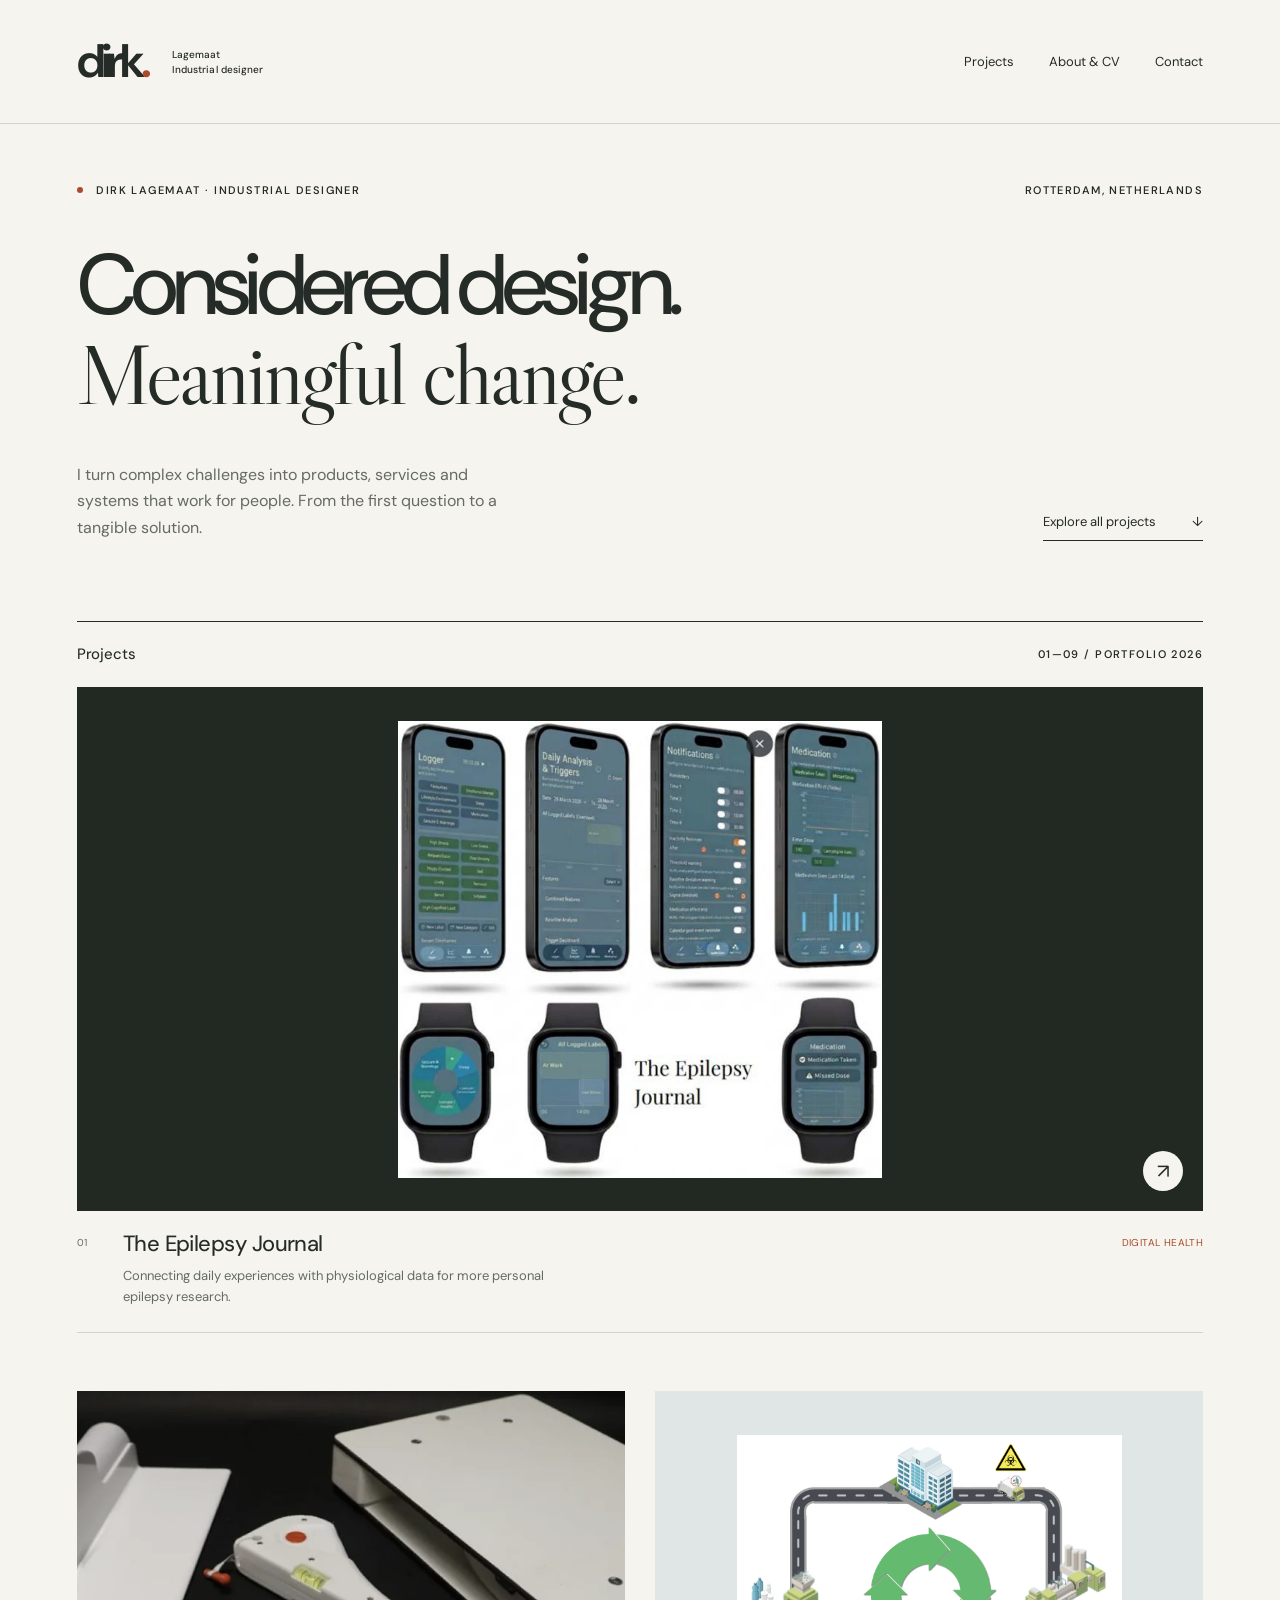
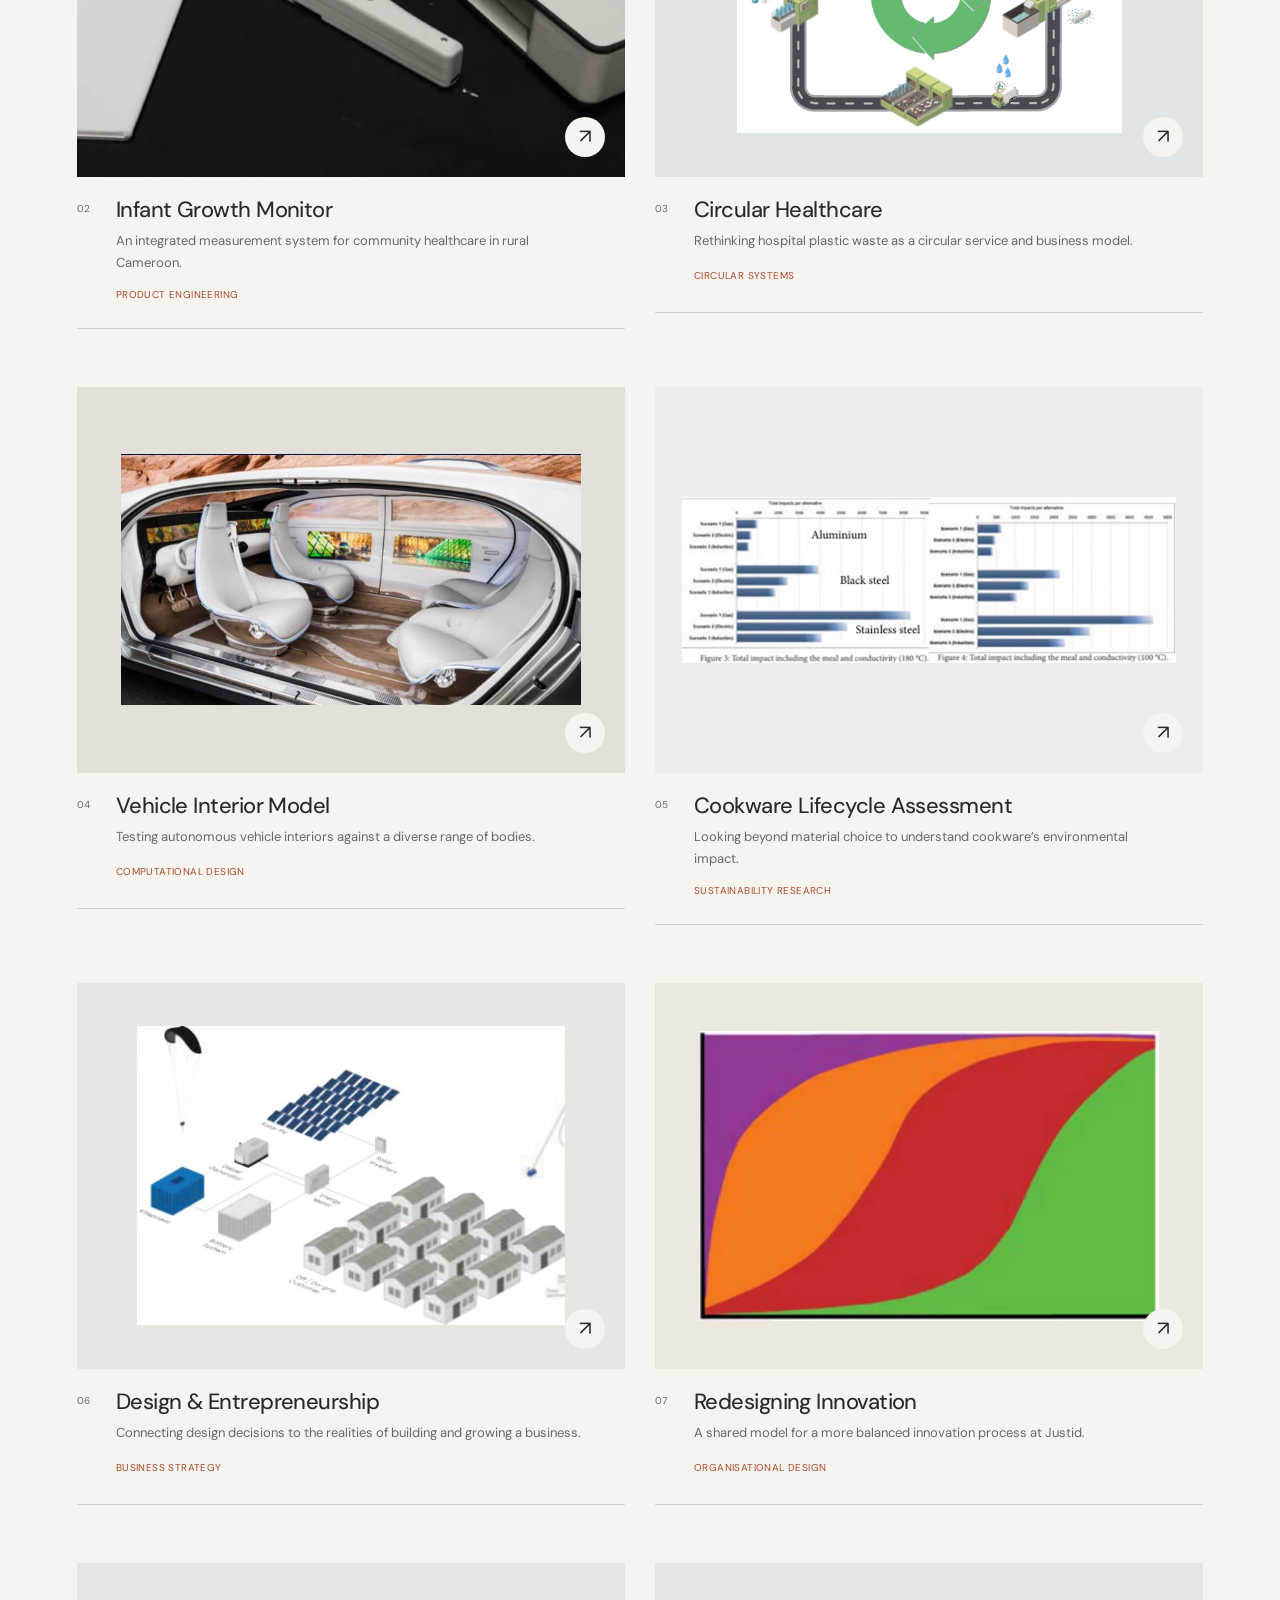
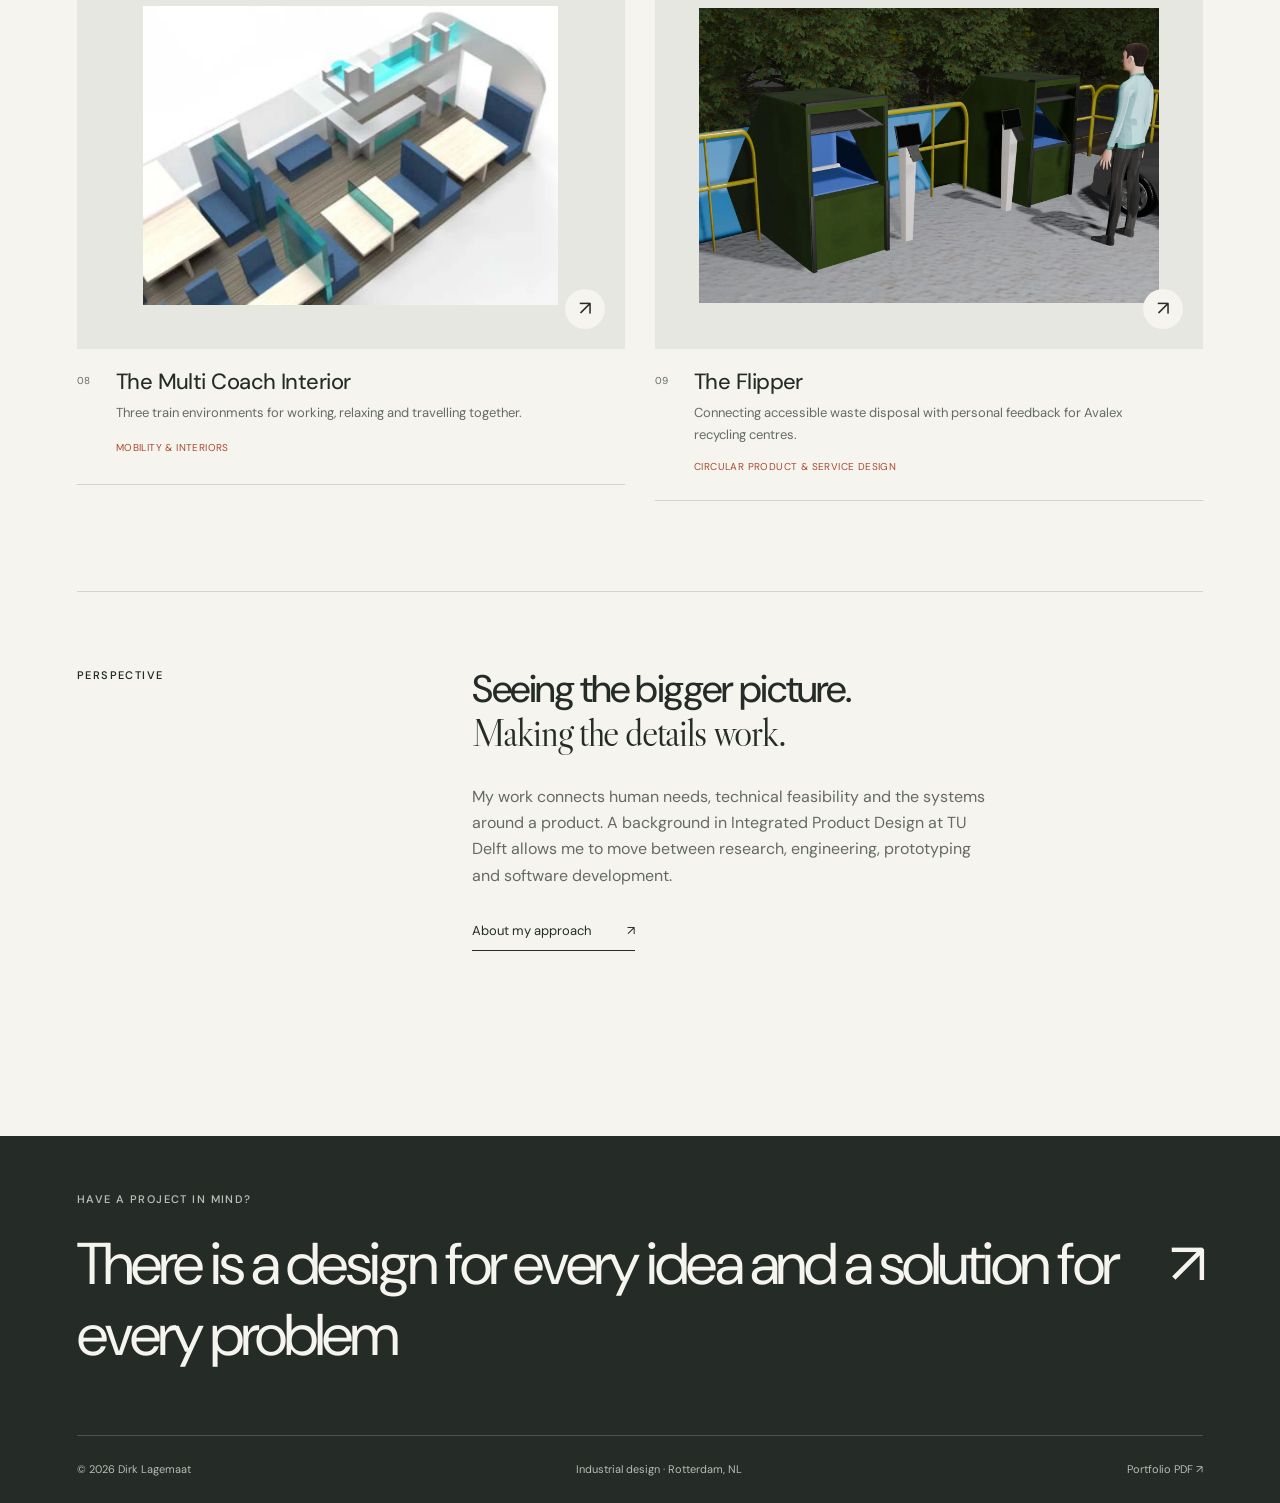
==== commit 13e7df19: "Update test improved layout" ====
--- a/index.html
+++ b/index.html
@@ -1,4 +1,4 @@
 <!doctype html>
 <html lang="en"><head><meta charset="utf-8"><meta name="viewport" content="width=device-width, initial-scale=1"><meta name="description" content="Dirk Lagemaat is an industrial designer in Rotterdam, connecting human-centred research, engineering and systems thinking."><meta name="theme-color" content="#f5f4ef"><title>Industrial designer — Dirk Lagemaat</title><link rel="icon" href="favicon.svg" type="image/svg+xml"><link rel="stylesheet" href="style.css"></head>
-<body><a class="skip" href="#main">Skip to content</a><header class="site-header"><a class="logo" href="index.html" aria-label="Dirk Lagemaat home">dirk<span class="logo-dot">.</span><span class="logo-name">Lagemaat<br>Industrial designer</span></a><nav aria-label="Main navigation"><a href="projects.html">Projects</a><a href="cv.html">About & CV</a><a href="contact.html">Contact</a></nav></header>
-<main id="main"><section class="home-intro"><div class="intro-top"><p class="eyebrow"><span class="status-dot"></span> Dirk Lagemaat · Industrial designer</p><span class="eyebrow location">Rotterdam, Netherlands</span></div><h1>Considered design.<br><span class="serif">Meaningful change.</span></h1><div class="intro-bottom"><p>I turn complex challenges into products, services and systems that work for people. From the first question to a tangible solution.</p><a class="text-link" href="#selected">Explore selected work <span aria-hidden="true">↓</span></a></div></section><section class="selected" id="selected" aria-labelledby="selected-title"><div class="section-heading"><h2 id="selected-title">Selected work</h2><span class="eyebrow">01—04 / Portfolio 2026</span></div><div class="project-grid"><a class="project-card" href="growth-monitor.html"><div class="project-image growth-monitor"><img class="" src="images/growth-monitor.webp" alt="Prototype of the infant measuring mat, handheld measuring device and weighing scale arranged on a dark surface" width="1362" height="514" loading="lazy" decoding="async"><span class="project-open" aria-hidden="true">↗</span></div><div class="project-info"><span class="project-number">01</span><div><h3>Infant Growth Monitor</h3><p>An integrated measurement system for community healthcare in rural Cameroon.</p></div><span class="category">Product engineering</span></div></a><a class="project-card" href="epilepsy-journal.html"><div class="project-image epilepsy-journal"><img class="" src="images/epilepsy-journal.webp" alt="Four iPhone screens and Apple Watch interfaces from The Epilepsy Journal" width="874" height="824" loading="lazy" decoding="async"><span class="project-open" aria-hidden="true">↗</span></div><div class="project-info"><span class="project-number">02</span><div><h3>The Epilepsy Journal</h3><p>Connecting daily experiences with physiological data for more personal epilepsy research.</p></div><span class="category">Digital health</span></div></a><a class="project-card" href="circular-healthcare.html"><div class="project-image circular-healthcare"><img class="" src="images/circular-healthcare-cycle.png" alt="Circular healthcare recycling loop connecting a hospital and contaminated medical waste with decontamination, sorting, and reusable products." width="1174" height="910" loading="lazy" decoding="async"><span class="project-open" aria-hidden="true">↗</span></div><div class="project-info"><span class="project-number">03</span><div><h3>Circular Healthcare</h3><p>Rethinking hospital plastic waste as a circular service and business model.</p></div><span class="category">Circular systems</span></div></a><a class="project-card" href="ergonomics-model.html"><div class="project-image ergonomics-model"><img class="" src="images/vehicle-interior.webp" alt="Reference visual of a compact autonomous vehicle cabin with rotating seats" width="886" height="483" loading="lazy" decoding="async"><span class="project-open" aria-hidden="true">↗</span></div><div class="project-info"><span class="project-number">04</span><div><h3>Vehicle Interior Model</h3><p>Testing autonomous vehicle interiors against a diverse range of bodies.</p></div><span class="category">Computational design</span></div></a></div><a class="outline-link" href="projects.html">View all nine projects <span aria-hidden="true">↗</span></a></section><section class="about-strip"><p class="eyebrow">Perspective</p><div><h2>Seeing the bigger picture.<br><span class="serif">Making the details work.</span></h2><p>My work connects human needs, technical feasibility and the systems around a product. A background in Integrated Product Design at TU Delft allows me to move between research, engineering, prototyping and software development.</p><a class="text-link" href="cv.html">About my approach <span aria-hidden="true">↗</span></a></div></section></main><footer class="site-footer"><div class="footer-top"><p class="eyebrow">Have a project in mind?</p><a class="footer-contact" href="mailto:dirklagemaatdesign@gmail.com">Let’s make it tangible.<span aria-hidden="true">↗</span></a></div><div class="footer-bottom"><span>© 2026 Dirk Lagemaat</span><span>Industrial design · Rotterdam, NL</span><a href="portfolio-dirk-lagemaat.pdf" target="_blank" rel="noopener">Portfolio PDF ↗</a></div></footer></body></html>
+<body><a class="skip" href="#main">Skip to content</a><header class="site-header"><a class="logo" href="index.html" aria-label="Dirk Lagemaat home">dirk<span class="logo-dot">.</span><span class="logo-name">Lagemaat<br>Industrial designer</span></a><nav aria-label="Main navigation"><a href="index.html#projects">Projects</a><a href="cv.html">About & CV</a><a href="contact.html">Contact</a></nav></header>
+<main id="main"><section class="home-intro"><div class="intro-top"><p class="eyebrow"><span class="status-dot"></span> Dirk Lagemaat · Industrial designer</p><span class="eyebrow location">Rotterdam, Netherlands</span></div><h1>Considered design.<br><span class="serif">Meaningful change.</span></h1><div class="intro-bottom"><p>I turn complex challenges into products, services and systems that work for people. From the first question to a tangible solution.</p><a class="text-link" href="#projects">Explore all projects <span aria-hidden="true">↓</span></a></div></section><section class="selected" id="projects" aria-labelledby="selected-title"><div class="section-heading"><h2 id="selected-title">Projects</h2><span class="eyebrow">01—09 / Portfolio 2026</span></div><div class="project-grid"><a class="project-card" href="epilepsy-journal.html"><div class="project-image epilepsy-journal"><img class="" src="images/epilepsy-journal.webp" alt="Four iPhone screens and Apple Watch interfaces from The Epilepsy Journal" width="874" height="824" loading="lazy" decoding="async"><span class="project-open" aria-hidden="true">↗</span></div><div class="project-info"><span class="project-number">01</span><div><h3>The Epilepsy Journal</h3><p>Connecting daily experiences with physiological data for more personal epilepsy research.</p></div><span class="category">Digital health</span></div></a><a class="project-card" href="growth-monitor.html"><div class="project-image growth-monitor"><img class="" src="images/growth-monitor.webp" alt="Prototype of the infant measuring mat, handheld measuring device and weighing scale arranged on a dark surface" width="1362" height="514" loading="lazy" decoding="async"><span class="project-open" aria-hidden="true">↗</span></div><div class="project-info"><span class="project-number">02</span><div><h3>Infant Growth Monitor</h3><p>An integrated measurement system for community healthcare in rural Cameroon.</p></div><span class="category">Product engineering</span></div></a><a class="project-card" href="circular-healthcare.html"><div class="project-image circular-healthcare"><img class="" src="images/circular-healthcare-card.png" alt="Circular healthcare recycling loop connecting the hospital, contaminated medical waste, decontamination, sorting and reusable products." width="1174" height="910" loading="lazy" decoding="async"><span class="project-open" aria-hidden="true">↗</span></div><div class="project-info"><span class="project-number">03</span><div><h3>Circular Healthcare</h3><p>Rethinking hospital plastic waste as a circular service and business model.</p></div><span class="category">Circular systems</span></div></a><a class="project-card" href="ergonomics-model.html"><div class="project-image ergonomics-model"><img class="" src="images/vehicle-interior.webp" alt="Reference visual of a compact autonomous vehicle cabin with rotating seats" width="886" height="483" loading="lazy" decoding="async"><span class="project-open" aria-hidden="true">↗</span></div><div class="project-info"><span class="project-number">04</span><div><h3>Vehicle Interior Model</h3><p>Testing autonomous vehicle interiors against a diverse range of bodies.</p></div><span class="category">Computational design</span></div></a><a class="project-card" href="cookware-lca.html"><div class="project-image cookware-lca"><img class="" src="images/cookware-lca.webp" alt="Portfolio charts comparing total impacts across cookware materials and stove scenarios" width="1497" height="504" loading="lazy" decoding="async"><span class="project-open" aria-hidden="true">↗</span></div><div class="project-info"><span class="project-number">05</span><div><h3>Cookware Lifecycle Assessment</h3><p>Looking beyond material choice to understand cookware’s environmental impact.</p></div><span class="category">Sustainability research</span></div></a><a class="project-card" href="entrepreneurship.html"><div class="project-image entrepreneurship"><img class="" src="images/entrepreneurship.webp" alt="Diagram of an airborne wind energy system reproduced in the entrepreneurship portfolio work" width="444" height="310" loading="lazy" decoding="async"><span class="project-open" aria-hidden="true">↗</span></div><div class="project-info"><span class="project-number">06</span><div><h3>Design & Entrepreneurship</h3><p>Connecting design decisions to the realities of building and growing a business.</p></div><span class="category">Business strategy</span></div></a><a class="project-card" href="innovation-process.html"><div class="project-image innovation-process"><img class="" src="images/innovation-process.webp" alt="Colour diagram representing the four stages of the IDER innovation model" width="545" height="343" loading="lazy" decoding="async"><span class="project-open" aria-hidden="true">↗</span></div><div class="project-info"><span class="project-number">07</span><div><h3>Redesigning Innovation</h3><p>A shared model for a more balanced innovation process at Justid.</p></div><span class="category">Organisational design</span></div></a><a class="project-card" href="multi-coach.html"><div class="project-image multi-coach"><img class="" src="images/multi-coach.webp" alt="Rendered train interior with separated workstations and blue seats" width="665" height="478" loading="lazy" decoding="async"><span class="project-open" aria-hidden="true">↗</span></div><div class="project-info"><span class="project-number">08</span><div><h3>The Multi Coach Interior</h3><p>Three train environments for working, relaxing and travelling together.</p></div><span class="category">Mobility & interiors</span></div></a><a class="project-card" href="the-flipper.html"><div class="project-image"><img src="images/flipper-context.webp" alt="The Flipper recycling stations beside the container platform at Avalex" width="1680" height="1077" loading="lazy" decoding="async"><span class="project-open" aria-hidden="true">↗</span></div><div class="project-info"><span class="project-number">09</span><div><h3>The Flipper</h3><p>Connecting accessible waste disposal with personal feedback for Avalex recycling centres.</p></div><span class="category">Circular product &amp; service design</span></div></a></div></section><section class="about-strip"><p class="eyebrow">Perspective</p><div><h2>Seeing the bigger picture.<br><span class="serif">Making the details work.</span></h2><p>My work connects human needs, technical feasibility and the systems around a product. A background in Integrated Product Design at TU Delft allows me to move between research, engineering, prototyping and software development.</p><a class="text-link" href="cv.html">About my approach <span aria-hidden="true">↗</span></a></div></section></main><footer class="site-footer"><div class="footer-top"><p class="eyebrow">Have a project in mind?</p><a class="footer-contact" href="contact.html">There is a design for every idea and a solution for every problem<span aria-hidden="true">↗</span></a></div><div class="footer-bottom"><span>© 2026 Dirk Lagemaat</span><span>Industrial design · Rotterdam, NL</span><a href="portfolio-dirk-lagemaat.pdf" target="_blank" rel="noopener">Portfolio PDF ↗</a></div></footer></body></html>
--- a/style.css
+++ b/style.css
@@ -5,6 +5,7 @@
 @media(prefers-reduced-motion:reduce){html{scroll-behavior:auto}*,*:before,*:after{transition:none!important;animation:none!important}}
 
 .case-image-pair{display:grid;grid-template-columns:repeat(2,minmax(0,1fr));gap:24px}.case-image-pair .case-figure{min-width:0;padding:24px 5% 20px}.case-image-pair img{width:100%;height:auto;max-height:none}.case-image-pair figcaption{margin-top:18px}
+.case-image-pair .scale-rib-grid-image{width:auto;max-width:100%;height:auto;aspect-ratio:auto;object-fit:contain;margin-inline:auto}
 @media(max-width:560px){.case-image-pair{grid-template-columns:1fr;gap:20px}}
 
 .coach-summary-grid{max-width:1200px;margin:0 auto;display:grid;grid-template-columns:repeat(3,minmax(0,1fr));gap:24px}.coach-summary-grid .case-figure{min-width:0;padding:24px 12px 18px}.coach-summary-grid img{width:auto;max-width:100%;height:auto;margin:0 auto}.coach-summary-grid figcaption{margin-top:16px}
@@ -15,6 +16,7 @@
 .case-copy h3{font-size:20px;line-height:1.3;margin:28px 0 8px}.case-copy h2+h3{margin-top:0}
 
 .circular-healthcare.case-image-reduced>img,.case-image-reduced>img{width:70%;margin-left:auto;margin-right:auto}
+.case-hero.circular-healthcare.case-image-reduced>img{width:110%;max-width:none;position:relative;left:50%;transform:translateX(-50%)}
 
 .cookware-impact-reduced>img{width:60%;margin-left:auto;margin-right:auto}
 
@@ -103,3 +105,17 @@
 @media(max-width:850px){.circular-image-pair{gap:18px}}
 @media(max-width:560px){.circular-image-pair{grid-template-columns:1fr;gap:18px;margin-bottom:20px}.circular-image-pair .case-figure{padding:18px 4% 15px}.circular-image-pair img{height:clamp(250px,70vw,340px)}.circular-machine-pair img{width:40%;height:clamp(100px,28vw,136px)}.circular-data-figure{padding:16px 4% 14px}.circular-cost-table{min-width:430px}.circular-cost-table th,.circular-cost-table td{padding:9px 12px}}
 @media(max-width:560px){.circular-roadmap-image{grid-column:1}.circular-roadmap-image img{width:110%;height:clamp(300px,84vw,408px);align-self:center}.circular-stakeholder-image>img{width:49%}.circular-policy-image>img{width:70%}}
+
+.skills-mindmap{padding:58px 0 62px;border-top:1px solid var(--rule);border-bottom:1px solid var(--rule)}
+.skills-mindmap-hub{text-align:center;position:relative;padding:0 0 25px;margin:0 0 28px;border-bottom:1px solid var(--rule)}
+.skills-mindmap-hub:after{content:'';position:absolute;bottom:-4px;left:calc(50% - 4px);width:8px;height:8px;border-radius:50%;background:var(--accent)}
+.skills-mindmap-hub .eyebrow{color:var(--accent)}
+.skills-mindmap-hub h2{font-size:clamp(28px,3vw,40px);margin:8px 0 4px}
+.skills-mindmap-hub p:last-child{font-family:var(--serif);font-size:20px;color:var(--muted)}
+.skills-mindmap-grid{display:grid;grid-template-columns:repeat(2,minmax(0,1fr));gap:30px 42px}
+.skills-mindmap-branch{min-width:0;position:relative;border-left:1px solid var(--rule);padding-left:18px}
+.skills-mindmap-branch:before{content:'';position:absolute;left:-4px;top:7px;width:7px;height:7px;border-radius:50%;background:var(--accent)}
+.skills-mindmap-branch h3{font-size:18px;margin-bottom:7px}
+.skills-mindmap-branch h3 span{font-size:10px;letter-spacing:.12em;color:var(--accent);margin-right:10px}
+.skills-mindmap-branch p{font-size:13px;line-height:1.75;color:var(--muted)}
+@media(max-width:560px){.skills-mindmap{padding:40px 0 44px}.skills-mindmap-grid{grid-template-columns:1fr;gap:22px}.skills-mindmap-hub{margin-bottom:24px}}
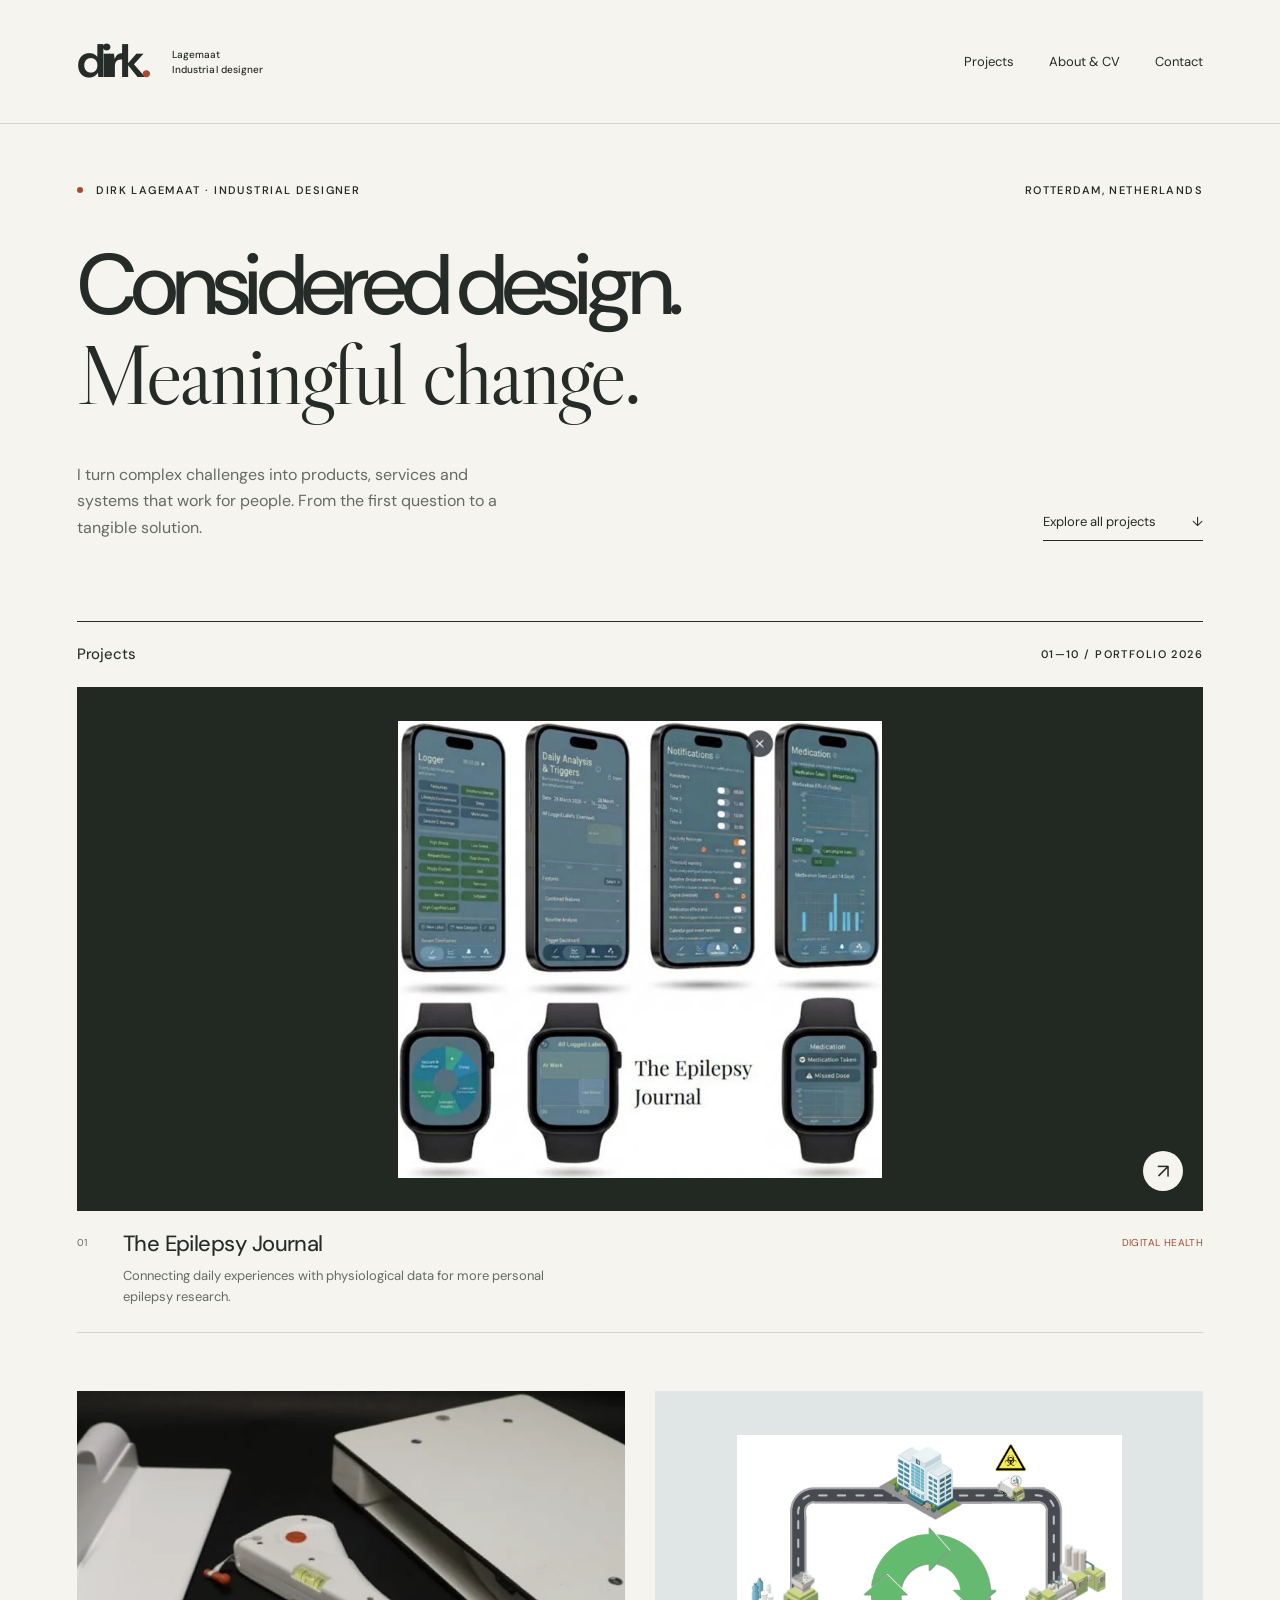
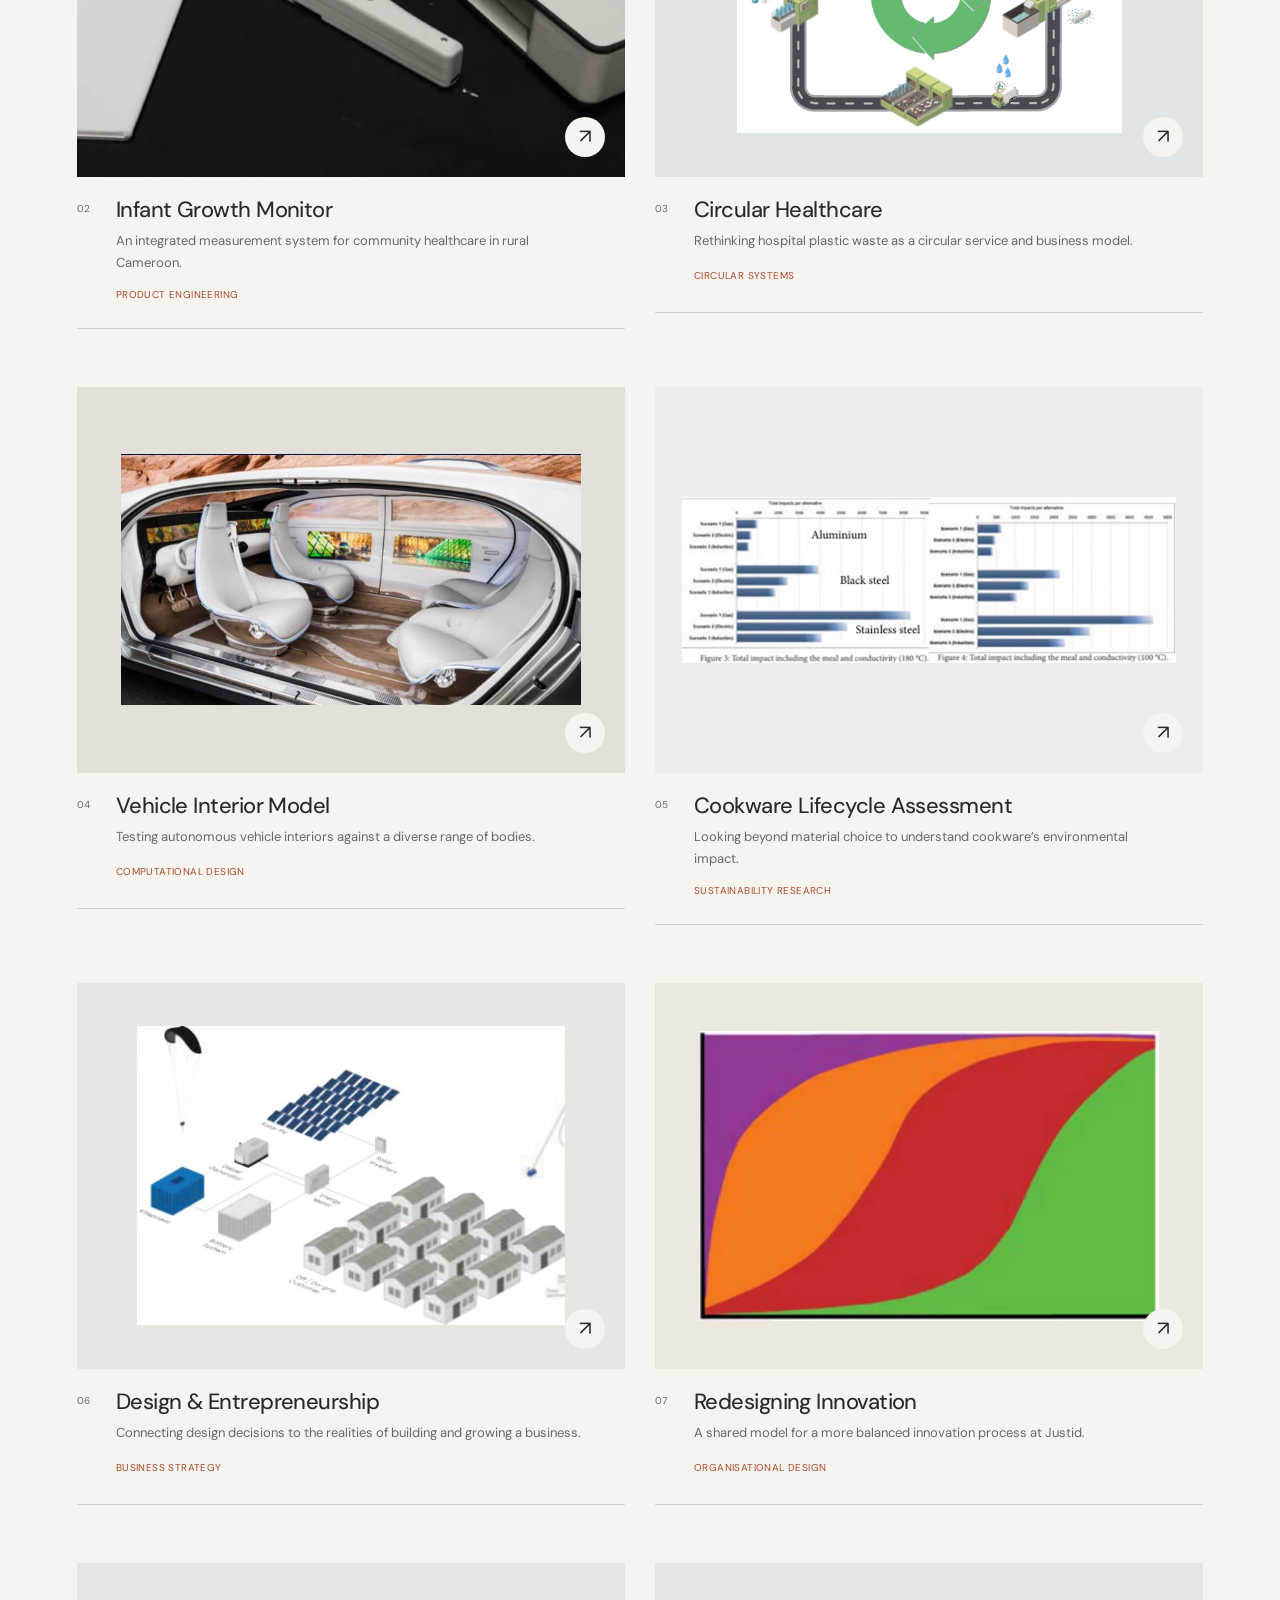
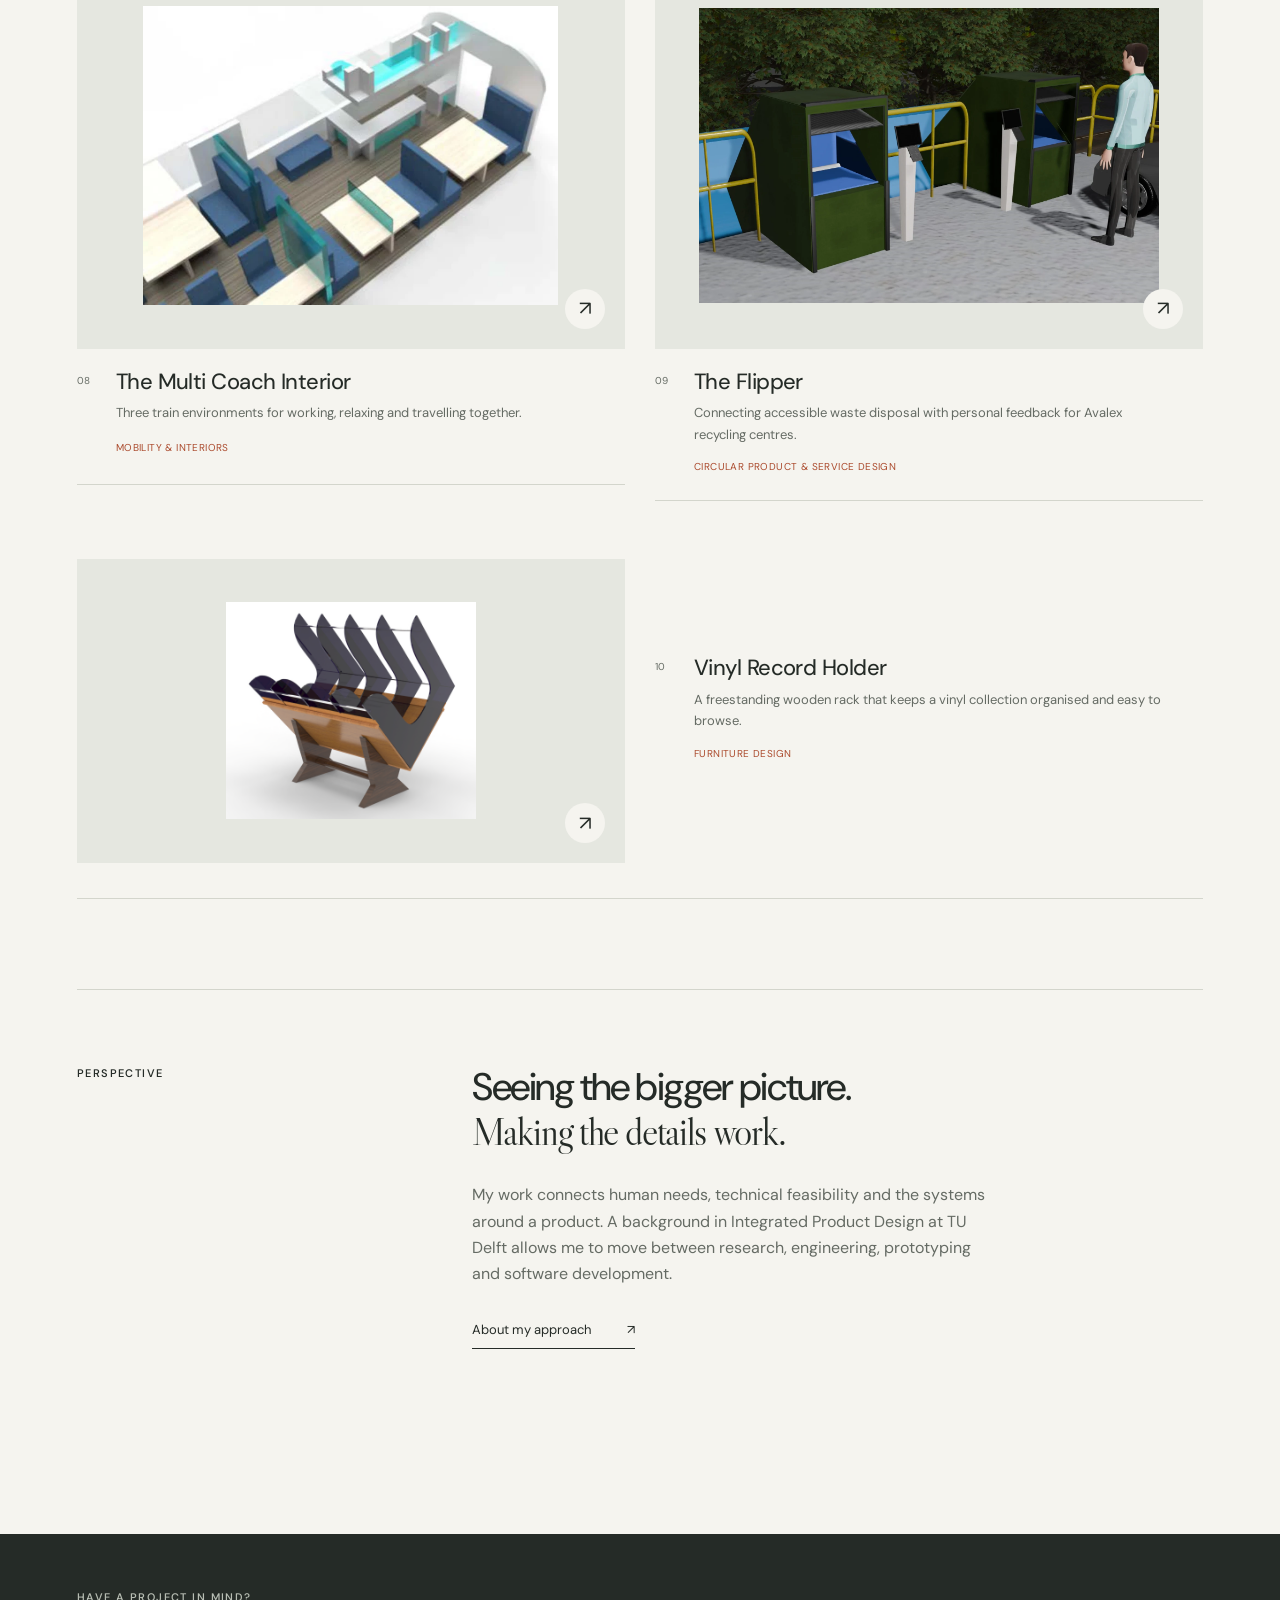
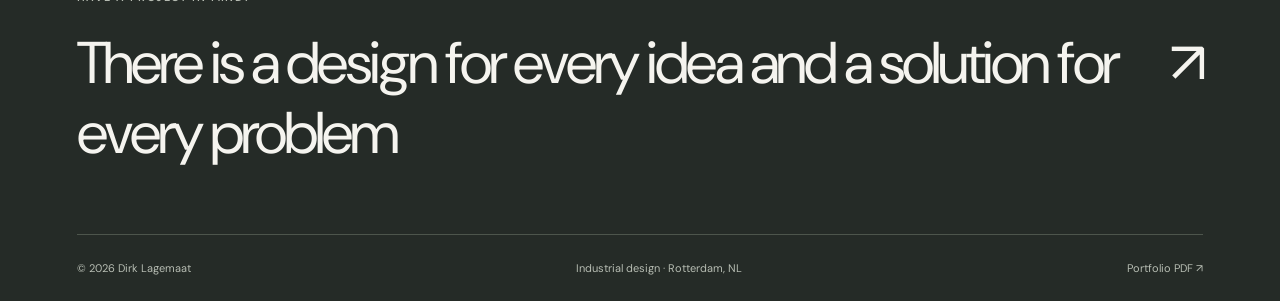
==== commit 4e72b7e9: "Add Vinyl Record Holder portfolio project" ====
--- a/index.html
+++ b/index.html
@@ -1,4 +1,4 @@
 <!doctype html>
 <html lang="en"><head><meta charset="utf-8"><meta name="viewport" content="width=device-width, initial-scale=1"><meta name="description" content="Dirk Lagemaat is an industrial designer in Rotterdam, connecting human-centred research, engineering and systems thinking."><meta name="theme-color" content="#f5f4ef"><title>Industrial designer — Dirk Lagemaat</title><link rel="icon" href="favicon.svg" type="image/svg+xml"><link rel="stylesheet" href="style.css"></head>
 <body><a class="skip" href="#main">Skip to content</a><header class="site-header"><a class="logo" href="index.html" aria-label="Dirk Lagemaat home">dirk<span class="logo-dot">.</span><span class="logo-name">Lagemaat<br>Industrial designer</span></a><nav aria-label="Main navigation"><a href="index.html#projects">Projects</a><a href="cv.html">About & CV</a><a href="contact.html">Contact</a></nav></header>
-<main id="main"><section class="home-intro"><div class="intro-top"><p class="eyebrow"><span class="status-dot"></span> Dirk Lagemaat · Industrial designer</p><span class="eyebrow location">Rotterdam, Netherlands</span></div><h1>Considered design.<br><span class="serif">Meaningful change.</span></h1><div class="intro-bottom"><p>I turn complex challenges into products, services and systems that work for people. From the first question to a tangible solution.</p><a class="text-link" href="#projects">Explore all projects <span aria-hidden="true">↓</span></a></div></section><section class="selected" id="projects" aria-labelledby="selected-title"><div class="section-heading"><h2 id="selected-title">Projects</h2><span class="eyebrow">01—09 / Portfolio 2026</span></div><div class="project-grid"><a class="project-card" href="epilepsy-journal.html"><div class="project-image epilepsy-journal"><img class="" src="images/epilepsy-journal.webp" alt="Four iPhone screens and Apple Watch interfaces from The Epilepsy Journal" width="874" height="824" loading="lazy" decoding="async"><span class="project-open" aria-hidden="true">↗</span></div><div class="project-info"><span class="project-number">01</span><div><h3>The Epilepsy Journal</h3><p>Connecting daily experiences with physiological data for more personal epilepsy research.</p></div><span class="category">Digital health</span></div></a><a class="project-card" href="growth-monitor.html"><div class="project-image growth-monitor"><img class="" src="images/growth-monitor.webp" alt="Prototype of the infant measuring mat, handheld measuring device and weighing scale arranged on a dark surface" width="1362" height="514" loading="lazy" decoding="async"><span class="project-open" aria-hidden="true">↗</span></div><div class="project-info"><span class="project-number">02</span><div><h3>Infant Growth Monitor</h3><p>An integrated measurement system for community healthcare in rural Cameroon.</p></div><span class="category">Product engineering</span></div></a><a class="project-card" href="circular-healthcare.html"><div class="project-image circular-healthcare"><img class="" src="images/circular-healthcare-card.png" alt="Circular healthcare recycling loop connecting the hospital, contaminated medical waste, decontamination, sorting and reusable products." width="1174" height="910" loading="lazy" decoding="async"><span class="project-open" aria-hidden="true">↗</span></div><div class="project-info"><span class="project-number">03</span><div><h3>Circular Healthcare</h3><p>Rethinking hospital plastic waste as a circular service and business model.</p></div><span class="category">Circular systems</span></div></a><a class="project-card" href="ergonomics-model.html"><div class="project-image ergonomics-model"><img class="" src="images/vehicle-interior.webp" alt="Reference visual of a compact autonomous vehicle cabin with rotating seats" width="886" height="483" loading="lazy" decoding="async"><span class="project-open" aria-hidden="true">↗</span></div><div class="project-info"><span class="project-number">04</span><div><h3>Vehicle Interior Model</h3><p>Testing autonomous vehicle interiors against a diverse range of bodies.</p></div><span class="category">Computational design</span></div></a><a class="project-card" href="cookware-lca.html"><div class="project-image cookware-lca"><img class="" src="images/cookware-lca.webp" alt="Portfolio charts comparing total impacts across cookware materials and stove scenarios" width="1497" height="504" loading="lazy" decoding="async"><span class="project-open" aria-hidden="true">↗</span></div><div class="project-info"><span class="project-number">05</span><div><h3>Cookware Lifecycle Assessment</h3><p>Looking beyond material choice to understand cookware’s environmental impact.</p></div><span class="category">Sustainability research</span></div></a><a class="project-card" href="entrepreneurship.html"><div class="project-image entrepreneurship"><img class="" src="images/entrepreneurship.webp" alt="Diagram of an airborne wind energy system reproduced in the entrepreneurship portfolio work" width="444" height="310" loading="lazy" decoding="async"><span class="project-open" aria-hidden="true">↗</span></div><div class="project-info"><span class="project-number">06</span><div><h3>Design & Entrepreneurship</h3><p>Connecting design decisions to the realities of building and growing a business.</p></div><span class="category">Business strategy</span></div></a><a class="project-card" href="innovation-process.html"><div class="project-image innovation-process"><img class="" src="images/innovation-process.webp" alt="Colour diagram representing the four stages of the IDER innovation model" width="545" height="343" loading="lazy" decoding="async"><span class="project-open" aria-hidden="true">↗</span></div><div class="project-info"><span class="project-number">07</span><div><h3>Redesigning Innovation</h3><p>A shared model for a more balanced innovation process at Justid.</p></div><span class="category">Organisational design</span></div></a><a class="project-card" href="multi-coach.html"><div class="project-image multi-coach"><img class="" src="images/multi-coach.webp" alt="Rendered train interior with separated workstations and blue seats" width="665" height="478" loading="lazy" decoding="async"><span class="project-open" aria-hidden="true">↗</span></div><div class="project-info"><span class="project-number">08</span><div><h3>The Multi Coach Interior</h3><p>Three train environments for working, relaxing and travelling together.</p></div><span class="category">Mobility & interiors</span></div></a><a class="project-card" href="the-flipper.html"><div class="project-image"><img src="images/flipper-context.webp" alt="The Flipper recycling stations beside the container platform at Avalex" width="1680" height="1077" loading="lazy" decoding="async"><span class="project-open" aria-hidden="true">↗</span></div><div class="project-info"><span class="project-number">09</span><div><h3>The Flipper</h3><p>Connecting accessible waste disposal with personal feedback for Avalex recycling centres.</p></div><span class="category">Circular product &amp; service design</span></div></a></div></section><section class="about-strip"><p class="eyebrow">Perspective</p><div><h2>Seeing the bigger picture.<br><span class="serif">Making the details work.</span></h2><p>My work connects human needs, technical feasibility and the systems around a product. A background in Integrated Product Design at TU Delft allows me to move between research, engineering, prototyping and software development.</p><a class="text-link" href="cv.html">About my approach <span aria-hidden="true">↗</span></a></div></section></main><footer class="site-footer"><div class="footer-top"><p class="eyebrow">Have a project in mind?</p><a class="footer-contact" href="contact.html">There is a design for every idea and a solution for every problem<span aria-hidden="true">↗</span></a></div><div class="footer-bottom"><span>© 2026 Dirk Lagemaat</span><span>Industrial design · Rotterdam, NL</span><a href="portfolio-dirk-lagemaat.pdf" target="_blank" rel="noopener">Portfolio PDF ↗</a></div></footer></body></html>
+<main id="main"><section class="home-intro"><div class="intro-top"><p class="eyebrow"><span class="status-dot"></span> Dirk Lagemaat · Industrial designer</p><span class="eyebrow location">Rotterdam, Netherlands</span></div><h1>Considered design.<br><span class="serif">Meaningful change.</span></h1><div class="intro-bottom"><p>I turn complex challenges into products, services and systems that work for people. From the first question to a tangible solution.</p><a class="text-link" href="#projects">Explore all projects <span aria-hidden="true">↓</span></a></div></section><section class="selected" id="projects" aria-labelledby="selected-title"><div class="section-heading"><h2 id="selected-title">Projects</h2><span class="eyebrow">01—10 / Portfolio 2026</span></div><div class="project-grid"><a class="project-card" href="epilepsy-journal.html"><div class="project-image epilepsy-journal"><img class="" src="images/epilepsy-journal.webp" alt="Four iPhone screens and Apple Watch interfaces from The Epilepsy Journal" width="874" height="824" loading="lazy" decoding="async"><span class="project-open" aria-hidden="true">↗</span></div><div class="project-info"><span class="project-number">01</span><div><h3>The Epilepsy Journal</h3><p>Connecting daily experiences with physiological data for more personal epilepsy research.</p></div><span class="category">Digital health</span></div></a><a class="project-card" href="growth-monitor.html"><div class="project-image growth-monitor"><img class="" src="images/growth-monitor.webp" alt="Prototype of the infant measuring mat, handheld measuring device and weighing scale arranged on a dark surface" width="1362" height="514" loading="lazy" decoding="async"><span class="project-open" aria-hidden="true">↗</span></div><div class="project-info"><span class="project-number">02</span><div><h3>Infant Growth Monitor</h3><p>An integrated measurement system for community healthcare in rural Cameroon.</p></div><span class="category">Product engineering</span></div></a><a class="project-card" href="circular-healthcare.html"><div class="project-image circular-healthcare"><img class="" src="images/circular-healthcare-card.png" alt="Circular healthcare recycling loop connecting the hospital, contaminated medical waste, decontamination, sorting and reusable products." width="1174" height="910" loading="lazy" decoding="async"><span class="project-open" aria-hidden="true">↗</span></div><div class="project-info"><span class="project-number">03</span><div><h3>Circular Healthcare</h3><p>Rethinking hospital plastic waste as a circular service and business model.</p></div><span class="category">Circular systems</span></div></a><a class="project-card" href="ergonomics-model.html"><div class="project-image ergonomics-model"><img class="" src="images/vehicle-interior.webp" alt="Reference visual of a compact autonomous vehicle cabin with rotating seats" width="886" height="483" loading="lazy" decoding="async"><span class="project-open" aria-hidden="true">↗</span></div><div class="project-info"><span class="project-number">04</span><div><h3>Vehicle Interior Model</h3><p>Testing autonomous vehicle interiors against a diverse range of bodies.</p></div><span class="category">Computational design</span></div></a><a class="project-card" href="cookware-lca.html"><div class="project-image cookware-lca"><img class="" src="images/cookware-lca.webp" alt="Portfolio charts comparing total impacts across cookware materials and stove scenarios" width="1497" height="504" loading="lazy" decoding="async"><span class="project-open" aria-hidden="true">↗</span></div><div class="project-info"><span class="project-number">05</span><div><h3>Cookware Lifecycle Assessment</h3><p>Looking beyond material choice to understand cookware’s environmental impact.</p></div><span class="category">Sustainability research</span></div></a><a class="project-card" href="entrepreneurship.html"><div class="project-image entrepreneurship"><img class="" src="images/entrepreneurship.webp" alt="Diagram of an airborne wind energy system reproduced in the entrepreneurship portfolio work" width="444" height="310" loading="lazy" decoding="async"><span class="project-open" aria-hidden="true">↗</span></div><div class="project-info"><span class="project-number">06</span><div><h3>Design & Entrepreneurship</h3><p>Connecting design decisions to the realities of building and growing a business.</p></div><span class="category">Business strategy</span></div></a><a class="project-card" href="innovation-process.html"><div class="project-image innovation-process"><img class="" src="images/innovation-process.webp" alt="Colour diagram representing the four stages of the IDER innovation model" width="545" height="343" loading="lazy" decoding="async"><span class="project-open" aria-hidden="true">↗</span></div><div class="project-info"><span class="project-number">07</span><div><h3>Redesigning Innovation</h3><p>A shared model for a more balanced innovation process at Justid.</p></div><span class="category">Organisational design</span></div></a><a class="project-card" href="multi-coach.html"><div class="project-image multi-coach"><img class="" src="images/multi-coach.webp" alt="Rendered train interior with separated workstations and blue seats" width="665" height="478" loading="lazy" decoding="async"><span class="project-open" aria-hidden="true">↗</span></div><div class="project-info"><span class="project-number">08</span><div><h3>The Multi Coach Interior</h3><p>Three train environments for working, relaxing and travelling together.</p></div><span class="category">Mobility & interiors</span></div></a><a class="project-card" href="the-flipper.html"><div class="project-image"><img src="images/flipper-context.webp" alt="The Flipper recycling stations beside the container platform at Avalex" width="1680" height="1077" loading="lazy" decoding="async"><span class="project-open" aria-hidden="true">↗</span></div><div class="project-info"><span class="project-number">09</span><div><h3>The Flipper</h3><p>Connecting accessible waste disposal with personal feedback for Avalex recycling centres.</p></div><span class="category">Circular product &amp; service design</span></div></a><a class="project-card" href="vinyl-record-holder.html"><div class="project-image"><img src="images/vinyl-holder-render.png" alt="Rendered wooden vinyl record holder with sculpted dividers and a freestanding base" width="558" height="470" loading="lazy" decoding="async"><span class="project-open" aria-hidden="true">↗</span></div><div class="project-info"><span class="project-number">10</span><div><h3>Vinyl Record Holder</h3><p>A freestanding wooden rack that keeps a vinyl collection organised and easy to browse.</p></div><span class="category">Furniture design</span></div></a></div></section><section class="about-strip"><p class="eyebrow">Perspective</p><div><h2>Seeing the bigger picture.<br><span class="serif">Making the details work.</span></h2><p>My work connects human needs, technical feasibility and the systems around a product. A background in Integrated Product Design at TU Delft allows me to move between research, engineering, prototyping and software development.</p><a class="text-link" href="cv.html">About my approach <span aria-hidden="true">↗</span></a></div></section></main><footer class="site-footer"><div class="footer-top"><p class="eyebrow">Have a project in mind?</p><a class="footer-contact" href="contact.html">There is a design for every idea and a solution for every problem<span aria-hidden="true">↗</span></a></div><div class="footer-bottom"><span>© 2026 Dirk Lagemaat</span><span>Industrial design · Rotterdam, NL</span><a href="portfolio-dirk-lagemaat.pdf" target="_blank" rel="noopener">Portfolio PDF ↗</a></div></footer></body></html>
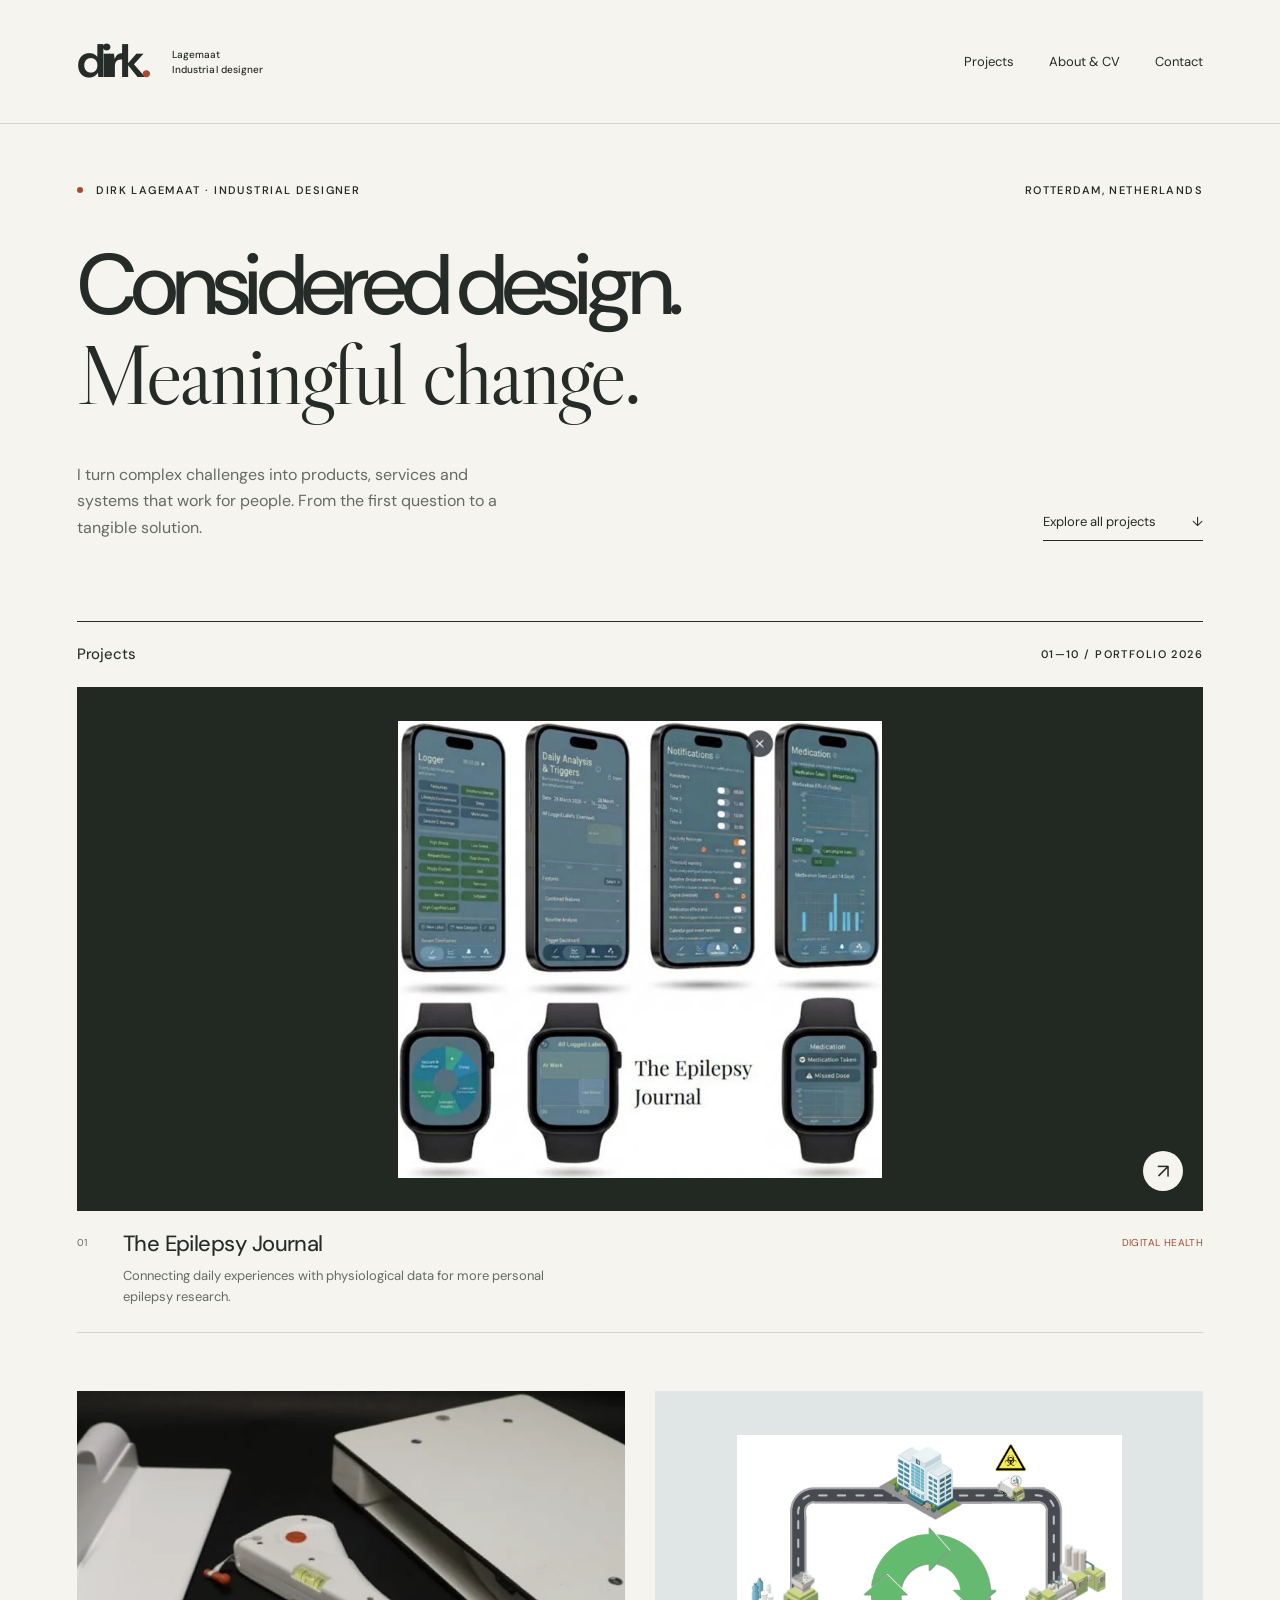
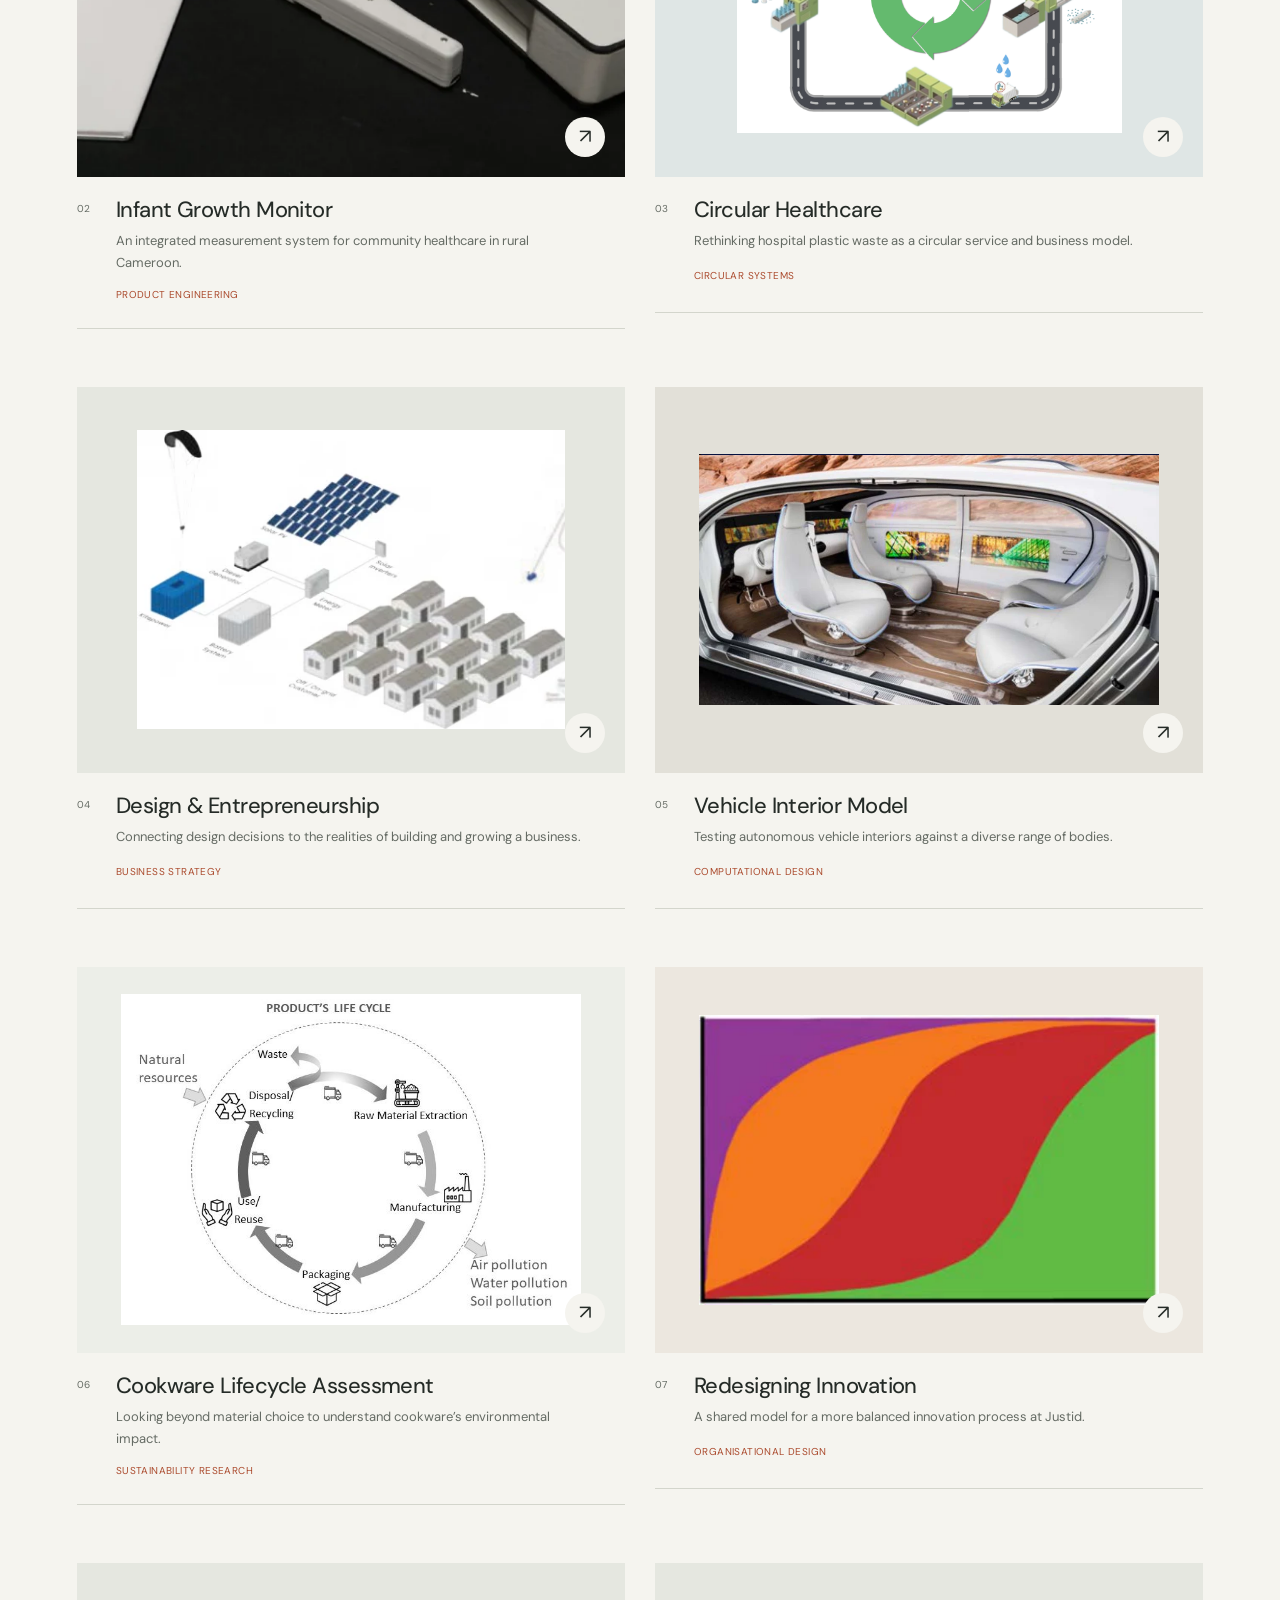
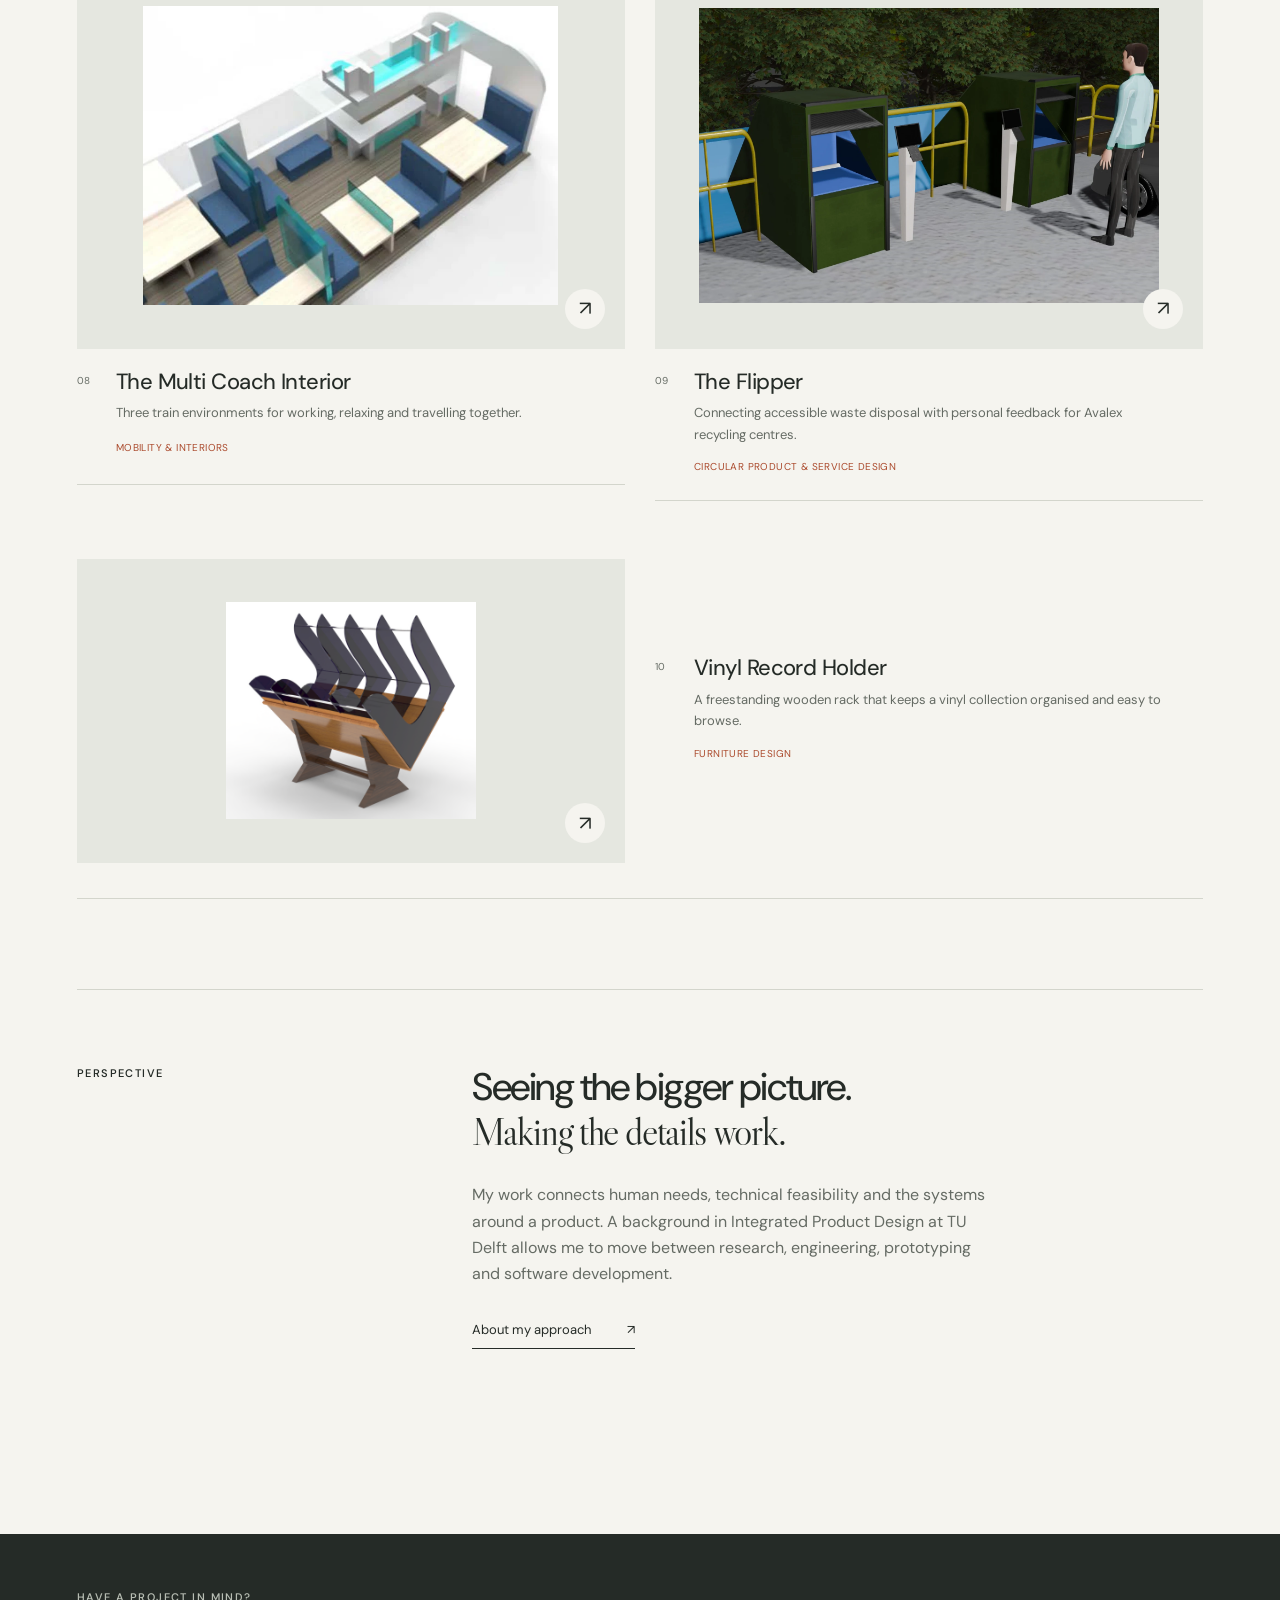
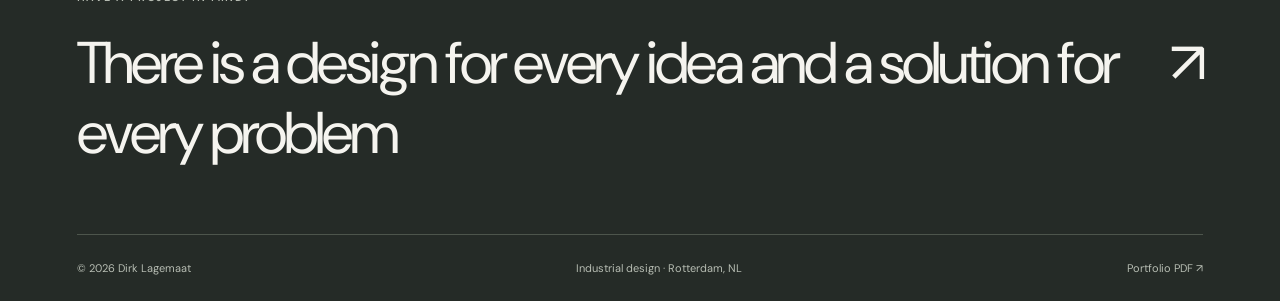
==== commit 05a828e3: "Align project order and next links" ====
--- a/index.html
+++ b/index.html
@@ -1,4 +1,4 @@
 <!doctype html>
 <html lang="en"><head><meta charset="utf-8"><meta name="viewport" content="width=device-width, initial-scale=1"><meta name="description" content="Dirk Lagemaat is an industrial designer in Rotterdam, connecting human-centred research, engineering and systems thinking."><meta name="theme-color" content="#f5f4ef"><title>Industrial designer — Dirk Lagemaat</title><link rel="icon" href="favicon.svg" type="image/svg+xml"><link rel="stylesheet" href="style.css"></head>
 <body><a class="skip" href="#main">Skip to content</a><header class="site-header"><a class="logo" href="index.html" aria-label="Dirk Lagemaat home">dirk<span class="logo-dot">.</span><span class="logo-name">Lagemaat<br>Industrial designer</span></a><nav aria-label="Main navigation"><a href="index.html#projects">Projects</a><a href="cv.html">About & CV</a><a href="contact.html">Contact</a></nav></header>
-<main id="main"><section class="home-intro"><div class="intro-top"><p class="eyebrow"><span class="status-dot"></span> Dirk Lagemaat · Industrial designer</p><span class="eyebrow location">Rotterdam, Netherlands</span></div><h1>Considered design.<br><span class="serif">Meaningful change.</span></h1><div class="intro-bottom"><p>I turn complex challenges into products, services and systems that work for people. From the first question to a tangible solution.</p><a class="text-link" href="#projects">Explore all projects <span aria-hidden="true">↓</span></a></div></section><section class="selected" id="projects" aria-labelledby="selected-title"><div class="section-heading"><h2 id="selected-title">Projects</h2><span class="eyebrow">01—10 / Portfolio 2026</span></div><div class="project-grid"><a class="project-card" href="epilepsy-journal.html"><div class="project-image epilepsy-journal"><img class="" src="images/epilepsy-journal.webp" alt="Four iPhone screens and Apple Watch interfaces from The Epilepsy Journal" width="874" height="824" loading="lazy" decoding="async"><span class="project-open" aria-hidden="true">↗</span></div><div class="project-info"><span class="project-number">01</span><div><h3>The Epilepsy Journal</h3><p>Connecting daily experiences with physiological data for more personal epilepsy research.</p></div><span class="category">Digital health</span></div></a><a class="project-card" href="growth-monitor.html"><div class="project-image growth-monitor"><img class="" src="images/growth-monitor.webp" alt="Prototype of the infant measuring mat, handheld measuring device and weighing scale arranged on a dark surface" width="1362" height="514" loading="lazy" decoding="async"><span class="project-open" aria-hidden="true">↗</span></div><div class="project-info"><span class="project-number">02</span><div><h3>Infant Growth Monitor</h3><p>An integrated measurement system for community healthcare in rural Cameroon.</p></div><span class="category">Product engineering</span></div></a><a class="project-card" href="circular-healthcare.html"><div class="project-image circular-healthcare"><img class="" src="images/circular-healthcare-card.png" alt="Circular healthcare recycling loop connecting the hospital, contaminated medical waste, decontamination, sorting and reusable products." width="1174" height="910" loading="lazy" decoding="async"><span class="project-open" aria-hidden="true">↗</span></div><div class="project-info"><span class="project-number">03</span><div><h3>Circular Healthcare</h3><p>Rethinking hospital plastic waste as a circular service and business model.</p></div><span class="category">Circular systems</span></div></a><a class="project-card" href="ergonomics-model.html"><div class="project-image ergonomics-model"><img class="" src="images/vehicle-interior.webp" alt="Reference visual of a compact autonomous vehicle cabin with rotating seats" width="886" height="483" loading="lazy" decoding="async"><span class="project-open" aria-hidden="true">↗</span></div><div class="project-info"><span class="project-number">04</span><div><h3>Vehicle Interior Model</h3><p>Testing autonomous vehicle interiors against a diverse range of bodies.</p></div><span class="category">Computational design</span></div></a><a class="project-card" href="cookware-lca.html"><div class="project-image cookware-lca"><img class="" src="images/cookware-lca.webp" alt="Portfolio charts comparing total impacts across cookware materials and stove scenarios" width="1497" height="504" loading="lazy" decoding="async"><span class="project-open" aria-hidden="true">↗</span></div><div class="project-info"><span class="project-number">05</span><div><h3>Cookware Lifecycle Assessment</h3><p>Looking beyond material choice to understand cookware’s environmental impact.</p></div><span class="category">Sustainability research</span></div></a><a class="project-card" href="entrepreneurship.html"><div class="project-image entrepreneurship"><img class="" src="images/entrepreneurship.webp" alt="Diagram of an airborne wind energy system reproduced in the entrepreneurship portfolio work" width="444" height="310" loading="lazy" decoding="async"><span class="project-open" aria-hidden="true">↗</span></div><div class="project-info"><span class="project-number">06</span><div><h3>Design & Entrepreneurship</h3><p>Connecting design decisions to the realities of building and growing a business.</p></div><span class="category">Business strategy</span></div></a><a class="project-card" href="innovation-process.html"><div class="project-image innovation-process"><img class="" src="images/innovation-process.webp" alt="Colour diagram representing the four stages of the IDER innovation model" width="545" height="343" loading="lazy" decoding="async"><span class="project-open" aria-hidden="true">↗</span></div><div class="project-info"><span class="project-number">07</span><div><h3>Redesigning Innovation</h3><p>A shared model for a more balanced innovation process at Justid.</p></div><span class="category">Organisational design</span></div></a><a class="project-card" href="multi-coach.html"><div class="project-image multi-coach"><img class="" src="images/multi-coach.webp" alt="Rendered train interior with separated workstations and blue seats" width="665" height="478" loading="lazy" decoding="async"><span class="project-open" aria-hidden="true">↗</span></div><div class="project-info"><span class="project-number">08</span><div><h3>The Multi Coach Interior</h3><p>Three train environments for working, relaxing and travelling together.</p></div><span class="category">Mobility & interiors</span></div></a><a class="project-card" href="the-flipper.html"><div class="project-image"><img src="images/flipper-context.webp" alt="The Flipper recycling stations beside the container platform at Avalex" width="1680" height="1077" loading="lazy" decoding="async"><span class="project-open" aria-hidden="true">↗</span></div><div class="project-info"><span class="project-number">09</span><div><h3>The Flipper</h3><p>Connecting accessible waste disposal with personal feedback for Avalex recycling centres.</p></div><span class="category">Circular product &amp; service design</span></div></a><a class="project-card" href="vinyl-record-holder.html"><div class="project-image"><img src="images/vinyl-holder-render.png" alt="Rendered wooden vinyl record holder with sculpted dividers and a freestanding base" width="558" height="470" loading="lazy" decoding="async"><span class="project-open" aria-hidden="true">↗</span></div><div class="project-info"><span class="project-number">10</span><div><h3>Vinyl Record Holder</h3><p>A freestanding wooden rack that keeps a vinyl collection organised and easy to browse.</p></div><span class="category">Furniture design</span></div></a></div></section><section class="about-strip"><p class="eyebrow">Perspective</p><div><h2>Seeing the bigger picture.<br><span class="serif">Making the details work.</span></h2><p>My work connects human needs, technical feasibility and the systems around a product. A background in Integrated Product Design at TU Delft allows me to move between research, engineering, prototyping and software development.</p><a class="text-link" href="cv.html">About my approach <span aria-hidden="true">↗</span></a></div></section></main><footer class="site-footer"><div class="footer-top"><p class="eyebrow">Have a project in mind?</p><a class="footer-contact" href="contact.html">There is a design for every idea and a solution for every problem<span aria-hidden="true">↗</span></a></div><div class="footer-bottom"><span>© 2026 Dirk Lagemaat</span><span>Industrial design · Rotterdam, NL</span><a href="portfolio-dirk-lagemaat.pdf" target="_blank" rel="noopener">Portfolio PDF ↗</a></div></footer></body></html>
+<main id="main"><section class="home-intro"><div class="intro-top"><p class="eyebrow"><span class="status-dot"></span> Dirk Lagemaat · Industrial designer</p><span class="eyebrow location">Rotterdam, Netherlands</span></div><h1>Considered design.<br><span class="serif">Meaningful change.</span></h1><div class="intro-bottom"><p>I turn complex challenges into products, services and systems that work for people. From the first question to a tangible solution.</p><a class="text-link" href="#projects">Explore all projects <span aria-hidden="true">↓</span></a></div></section><section class="selected" id="projects" aria-labelledby="selected-title"><div class="section-heading"><h2 id="selected-title">Projects</h2><span class="eyebrow">01—10 / Portfolio 2026</span></div><div class="project-grid"><a class="project-card" href="epilepsy-journal.html"><div class="project-image epilepsy-journal"><img class="" src="images/epilepsy-journal.webp" alt="Four iPhone screens and Apple Watch interfaces from The Epilepsy Journal" width="874" height="824" loading="lazy" decoding="async"><span class="project-open" aria-hidden="true">↗</span></div><div class="project-info"><span class="project-number">01</span><div><h3>The Epilepsy Journal</h3><p>Connecting daily experiences with physiological data for more personal epilepsy research.</p></div><span class="category">Digital health</span></div></a><a class="project-card" href="growth-monitor.html"><div class="project-image growth-monitor"><img class="" src="images/growth-monitor.webp" alt="Prototype of the infant measuring mat, handheld measuring device and weighing scale arranged on a dark surface" width="1362" height="514" loading="lazy" decoding="async"><span class="project-open" aria-hidden="true">↗</span></div><div class="project-info"><span class="project-number">02</span><div><h3>Infant Growth Monitor</h3><p>An integrated measurement system for community healthcare in rural Cameroon.</p></div><span class="category">Product engineering</span></div></a><a class="project-card" href="circular-healthcare.html"><div class="project-image circular-healthcare"><img class="" src="images/circular-healthcare-card.png" alt="Circular healthcare recycling loop connecting the hospital, contaminated medical waste, decontamination, sorting and reusable products." width="1174" height="910" loading="lazy" decoding="async"><span class="project-open" aria-hidden="true">↗</span></div><div class="project-info"><span class="project-number">03</span><div><h3>Circular Healthcare</h3><p>Rethinking hospital plastic waste as a circular service and business model.</p></div><span class="category">Circular systems</span></div></a><a class="project-card" href="entrepreneurship.html"><div class="project-image entrepreneurship"><img class="" src="images/entrepreneurship.webp" alt="Diagram of an airborne wind energy system reproduced in the entrepreneurship portfolio work" width="444" height="310" loading="lazy" decoding="async"><span class="project-open" aria-hidden="true">↗</span></div><div class="project-info"><span class="project-number">04</span><div><h3>Design & Entrepreneurship</h3><p>Connecting design decisions to the realities of building and growing a business.</p></div><span class="category">Business strategy</span></div></a><a class="project-card" href="ergonomics-model.html"><div class="project-image ergonomics-model"><img class="" src="images/vehicle-interior.webp" alt="Reference visual of a compact autonomous vehicle cabin with rotating seats" width="886" height="483" loading="lazy" decoding="async"><span class="project-open" aria-hidden="true">↗</span></div><div class="project-info"><span class="project-number">05</span><div><h3>Vehicle Interior Model</h3><p>Testing autonomous vehicle interiors against a diverse range of bodies.</p></div><span class="category">Computational design</span></div></a><a class="project-card" href="cookware-lca.html"><div class="project-image cookware-lca"><img src="images/cookware-lca-lifecycle.png" alt="Circular product life cycle diagram showing raw material extraction, manufacturing, packaging, use and reuse, recycling and environmental impacts" width="735" height="520" loading="lazy" decoding="async"><span class="project-open" aria-hidden="true">↗</span></div><div class="project-info"><span class="project-number">06</span><div><h3>Cookware Lifecycle Assessment</h3><p>Looking beyond material choice to understand cookware’s environmental impact.</p></div><span class="category">Sustainability research</span></div></a><a class="project-card" href="innovation-process.html"><div class="project-image innovation-process"><img class="" src="images/innovation-process.webp" alt="Colour diagram representing the four stages of the IDER innovation model" width="545" height="343" loading="lazy" decoding="async"><span class="project-open" aria-hidden="true">↗</span></div><div class="project-info"><span class="project-number">07</span><div><h3>Redesigning Innovation</h3><p>A shared model for a more balanced innovation process at Justid.</p></div><span class="category">Organisational design</span></div></a><a class="project-card" href="multi-coach.html"><div class="project-image multi-coach"><img class="" src="images/multi-coach.webp" alt="Rendered train interior with separated workstations and blue seats" width="665" height="478" loading="lazy" decoding="async"><span class="project-open" aria-hidden="true">↗</span></div><div class="project-info"><span class="project-number">08</span><div><h3>The Multi Coach Interior</h3><p>Three train environments for working, relaxing and travelling together.</p></div><span class="category">Mobility & interiors</span></div></a><a class="project-card" href="the-flipper.html"><div class="project-image"><img src="images/flipper-context.webp" alt="The Flipper recycling stations beside the container platform at Avalex" width="1680" height="1077" loading="lazy" decoding="async"><span class="project-open" aria-hidden="true">↗</span></div><div class="project-info"><span class="project-number">09</span><div><h3>The Flipper</h3><p>Connecting accessible waste disposal with personal feedback for Avalex recycling centres.</p></div><span class="category">Circular product &amp; service design</span></div></a><a class="project-card" href="vinyl-record-holder.html"><div class="project-image"><img src="images/vinyl-holder-render.png" alt="Rendered wooden vinyl record holder with sculpted dividers and a freestanding base" width="558" height="470" loading="lazy" decoding="async"><span class="project-open" aria-hidden="true">↗</span></div><div class="project-info"><span class="project-number">10</span><div><h3>Vinyl Record Holder</h3><p>A freestanding wooden rack that keeps a vinyl collection organised and easy to browse.</p></div><span class="category">Furniture design</span></div></a></div></section><section class="about-strip"><p class="eyebrow">Perspective</p><div><h2>Seeing the bigger picture.<br><span class="serif">Making the details work.</span></h2><p>My work connects human needs, technical feasibility and the systems around a product. A background in Integrated Product Design at TU Delft allows me to move between research, engineering, prototyping and software development.</p><a class="text-link" href="cv.html">About my approach <span aria-hidden="true">↗</span></a></div></section></main><footer class="site-footer"><div class="footer-top"><p class="eyebrow">Have a project in mind?</p><a class="footer-contact" href="contact.html">There is a design for every idea and a solution for every problem<span aria-hidden="true">↗</span></a></div><div class="footer-bottom"><span>© 2026 Dirk Lagemaat</span><span>Industrial design · Rotterdam, NL</span><a href="portfolio-dirk-lagemaat.pdf" target="_blank" rel="noopener">Portfolio PDF ↗</a></div></footer></body></html>
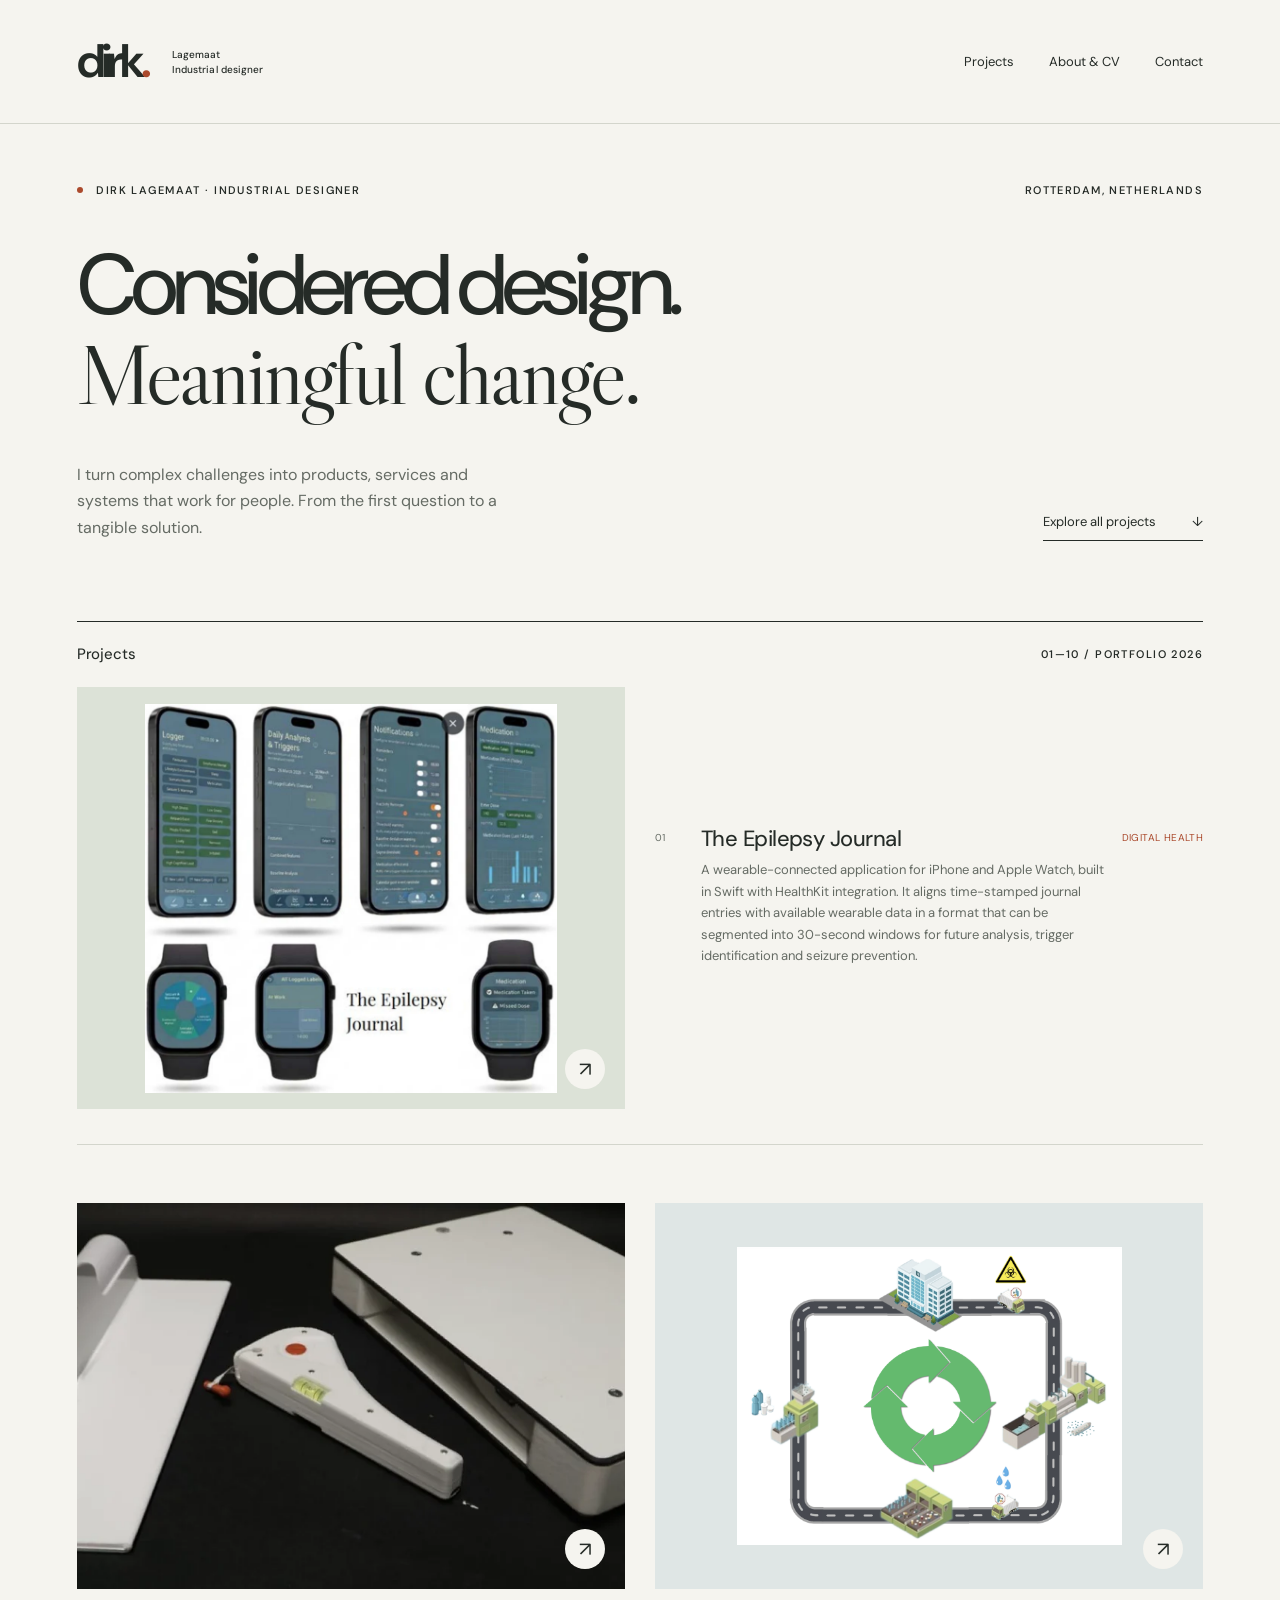
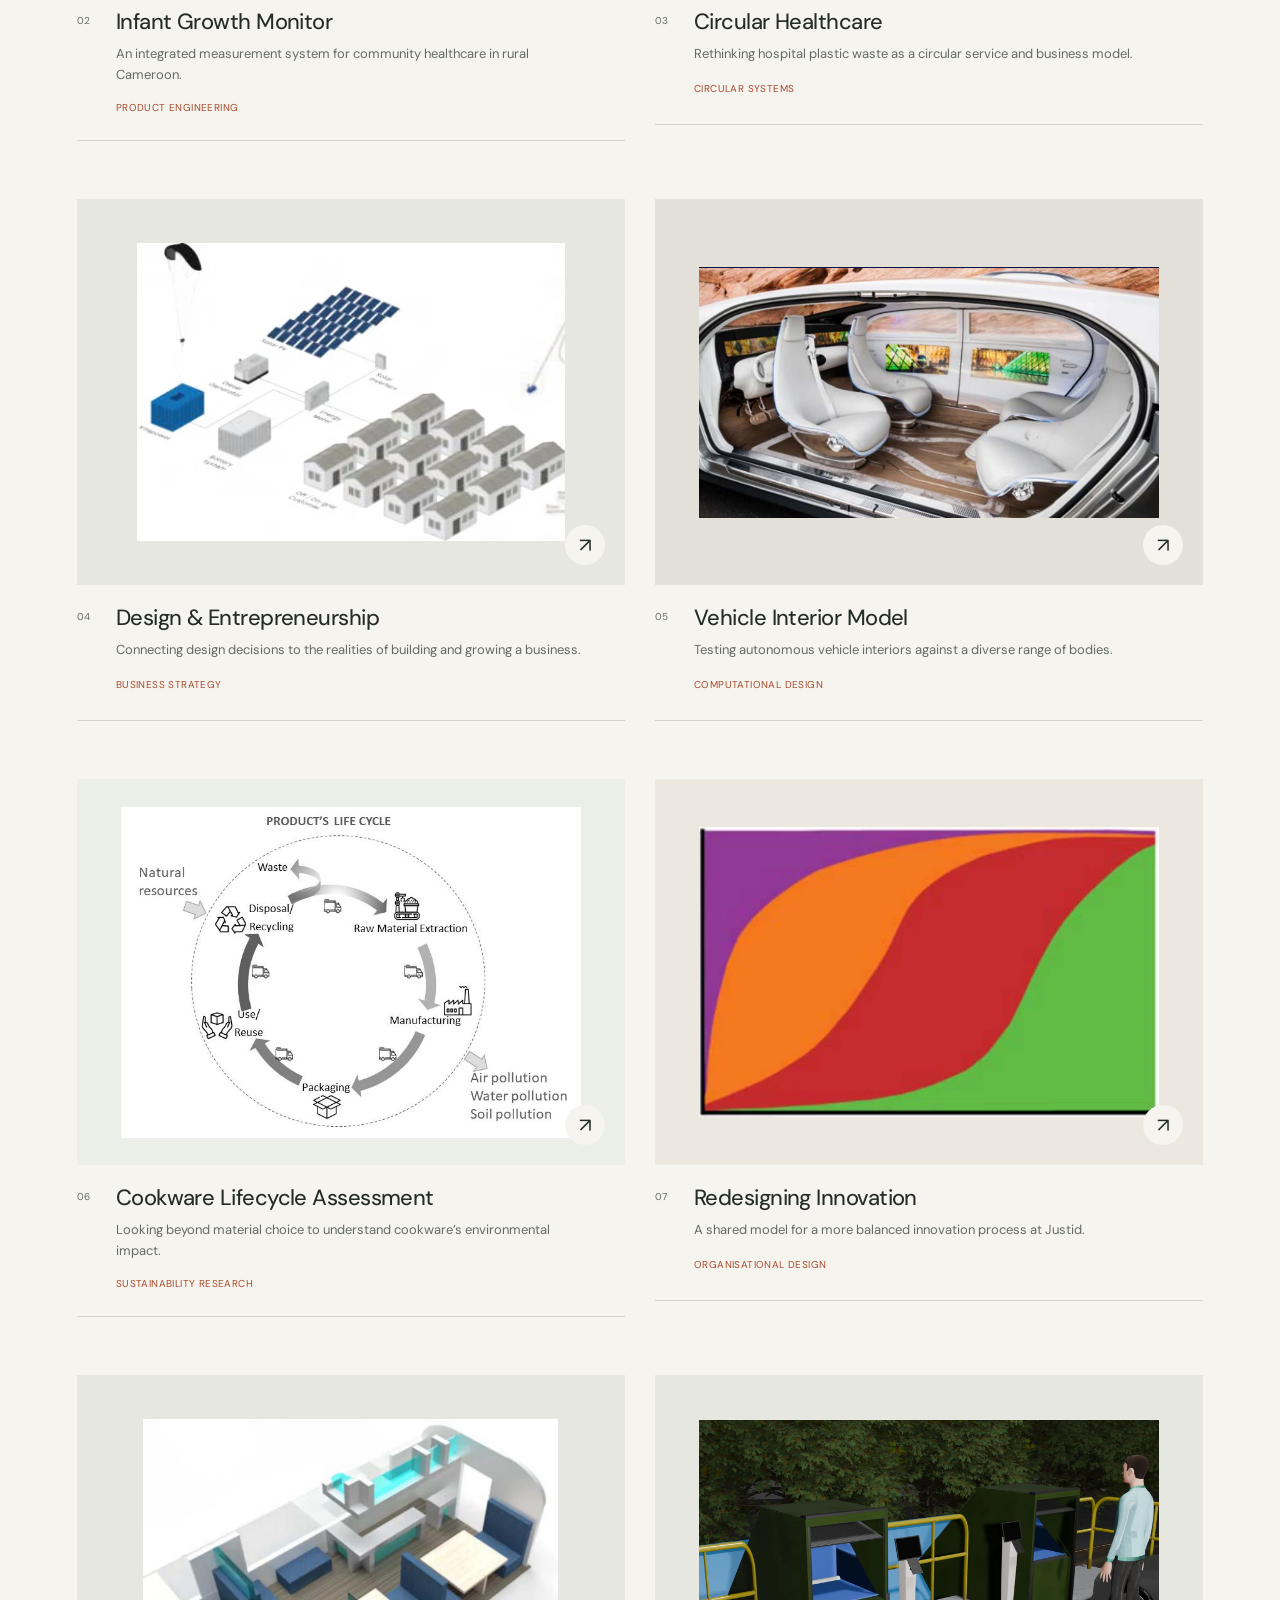
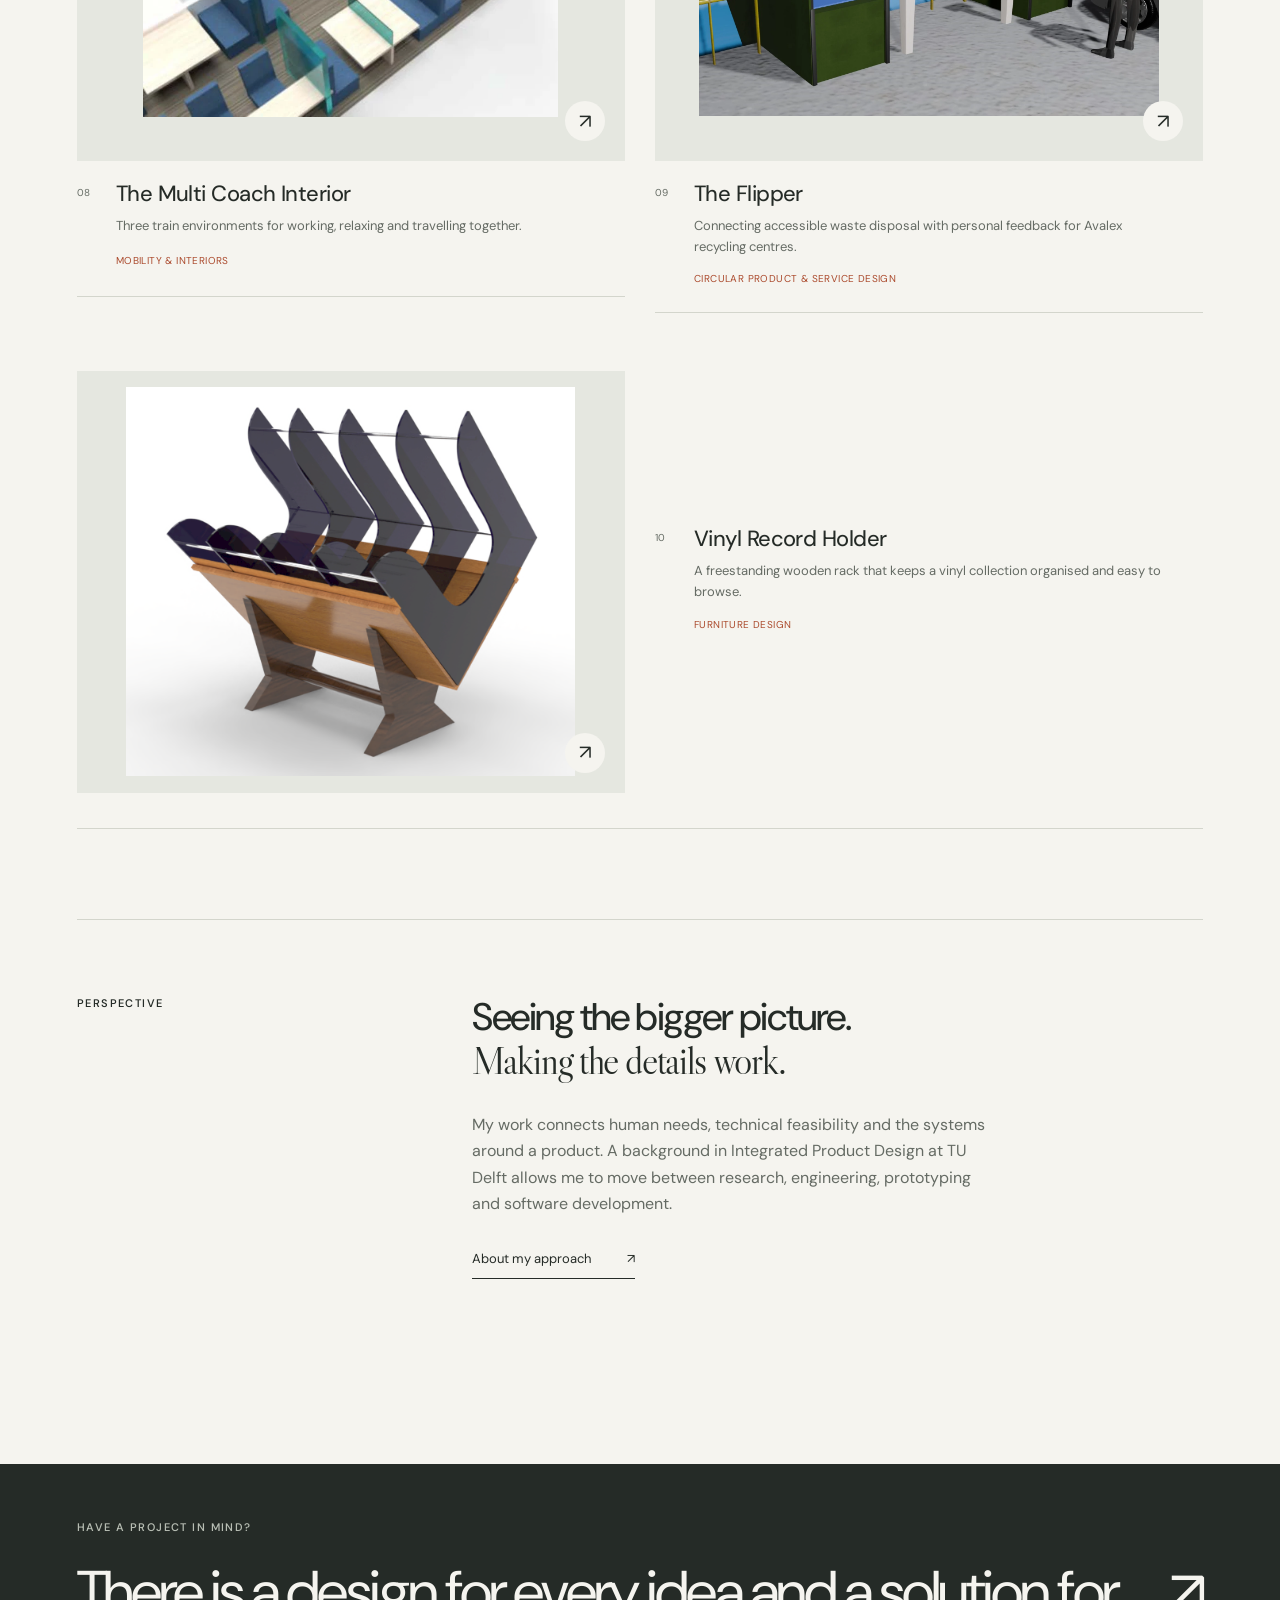
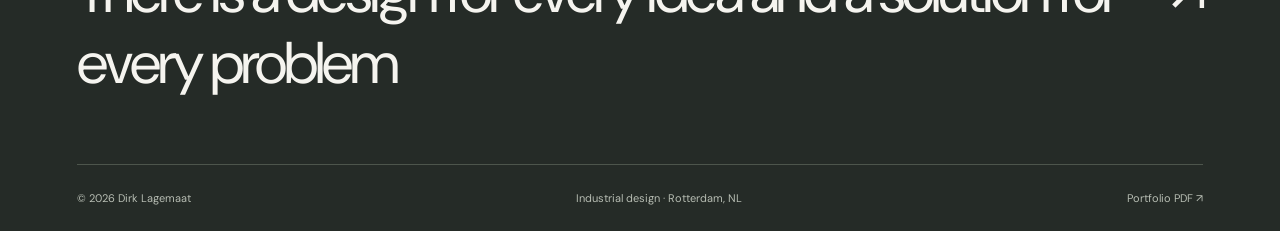
==== commit 0ffe8255: "Update CV skills and project cards" ====
--- a/index.html
+++ b/index.html
@@ -1,4 +1,4 @@
 <!doctype html>
 <html lang="en"><head><meta charset="utf-8"><meta name="viewport" content="width=device-width, initial-scale=1"><meta name="description" content="Dirk Lagemaat is an industrial designer in Rotterdam, connecting human-centred research, engineering and systems thinking."><meta name="theme-color" content="#f5f4ef"><title>Industrial designer — Dirk Lagemaat</title><link rel="icon" href="favicon.svg" type="image/svg+xml"><link rel="stylesheet" href="style.css"></head>
 <body><a class="skip" href="#main">Skip to content</a><header class="site-header"><a class="logo" href="index.html" aria-label="Dirk Lagemaat home">dirk<span class="logo-dot">.</span><span class="logo-name">Lagemaat<br>Industrial designer</span></a><nav aria-label="Main navigation"><a href="index.html#projects">Projects</a><a href="cv.html">About & CV</a><a href="contact.html">Contact</a></nav></header>
-<main id="main"><section class="home-intro"><div class="intro-top"><p class="eyebrow"><span class="status-dot"></span> Dirk Lagemaat · Industrial designer</p><span class="eyebrow location">Rotterdam, Netherlands</span></div><h1>Considered design.<br><span class="serif">Meaningful change.</span></h1><div class="intro-bottom"><p>I turn complex challenges into products, services and systems that work for people. From the first question to a tangible solution.</p><a class="text-link" href="#projects">Explore all projects <span aria-hidden="true">↓</span></a></div></section><section class="selected" id="projects" aria-labelledby="selected-title"><div class="section-heading"><h2 id="selected-title">Projects</h2><span class="eyebrow">01—10 / Portfolio 2026</span></div><div class="project-grid"><a class="project-card" href="epilepsy-journal.html"><div class="project-image epilepsy-journal"><img class="" src="images/epilepsy-journal.webp" alt="Four iPhone screens and Apple Watch interfaces from The Epilepsy Journal" width="874" height="824" loading="lazy" decoding="async"><span class="project-open" aria-hidden="true">↗</span></div><div class="project-info"><span class="project-number">01</span><div><h3>The Epilepsy Journal</h3><p>Connecting daily experiences with physiological data for more personal epilepsy research.</p></div><span class="category">Digital health</span></div></a><a class="project-card" href="growth-monitor.html"><div class="project-image growth-monitor"><img class="" src="images/growth-monitor.webp" alt="Prototype of the infant measuring mat, handheld measuring device and weighing scale arranged on a dark surface" width="1362" height="514" loading="lazy" decoding="async"><span class="project-open" aria-hidden="true">↗</span></div><div class="project-info"><span class="project-number">02</span><div><h3>Infant Growth Monitor</h3><p>An integrated measurement system for community healthcare in rural Cameroon.</p></div><span class="category">Product engineering</span></div></a><a class="project-card" href="circular-healthcare.html"><div class="project-image circular-healthcare"><img class="" src="images/circular-healthcare-card.png" alt="Circular healthcare recycling loop connecting the hospital, contaminated medical waste, decontamination, sorting and reusable products." width="1174" height="910" loading="lazy" decoding="async"><span class="project-open" aria-hidden="true">↗</span></div><div class="project-info"><span class="project-number">03</span><div><h3>Circular Healthcare</h3><p>Rethinking hospital plastic waste as a circular service and business model.</p></div><span class="category">Circular systems</span></div></a><a class="project-card" href="entrepreneurship.html"><div class="project-image entrepreneurship"><img class="" src="images/entrepreneurship.webp" alt="Diagram of an airborne wind energy system reproduced in the entrepreneurship portfolio work" width="444" height="310" loading="lazy" decoding="async"><span class="project-open" aria-hidden="true">↗</span></div><div class="project-info"><span class="project-number">04</span><div><h3>Design & Entrepreneurship</h3><p>Connecting design decisions to the realities of building and growing a business.</p></div><span class="category">Business strategy</span></div></a><a class="project-card" href="ergonomics-model.html"><div class="project-image ergonomics-model"><img class="" src="images/vehicle-interior.webp" alt="Reference visual of a compact autonomous vehicle cabin with rotating seats" width="886" height="483" loading="lazy" decoding="async"><span class="project-open" aria-hidden="true">↗</span></div><div class="project-info"><span class="project-number">05</span><div><h3>Vehicle Interior Model</h3><p>Testing autonomous vehicle interiors against a diverse range of bodies.</p></div><span class="category">Computational design</span></div></a><a class="project-card" href="cookware-lca.html"><div class="project-image cookware-lca"><img src="images/cookware-lca-lifecycle.png" alt="Circular product life cycle diagram showing raw material extraction, manufacturing, packaging, use and reuse, recycling and environmental impacts" width="735" height="520" loading="lazy" decoding="async"><span class="project-open" aria-hidden="true">↗</span></div><div class="project-info"><span class="project-number">06</span><div><h3>Cookware Lifecycle Assessment</h3><p>Looking beyond material choice to understand cookware’s environmental impact.</p></div><span class="category">Sustainability research</span></div></a><a class="project-card" href="innovation-process.html"><div class="project-image innovation-process"><img class="" src="images/innovation-process.webp" alt="Colour diagram representing the four stages of the IDER innovation model" width="545" height="343" loading="lazy" decoding="async"><span class="project-open" aria-hidden="true">↗</span></div><div class="project-info"><span class="project-number">07</span><div><h3>Redesigning Innovation</h3><p>A shared model for a more balanced innovation process at Justid.</p></div><span class="category">Organisational design</span></div></a><a class="project-card" href="multi-coach.html"><div class="project-image multi-coach"><img class="" src="images/multi-coach.webp" alt="Rendered train interior with separated workstations and blue seats" width="665" height="478" loading="lazy" decoding="async"><span class="project-open" aria-hidden="true">↗</span></div><div class="project-info"><span class="project-number">08</span><div><h3>The Multi Coach Interior</h3><p>Three train environments for working, relaxing and travelling together.</p></div><span class="category">Mobility & interiors</span></div></a><a class="project-card" href="the-flipper.html"><div class="project-image"><img src="images/flipper-context.webp" alt="The Flipper recycling stations beside the container platform at Avalex" width="1680" height="1077" loading="lazy" decoding="async"><span class="project-open" aria-hidden="true">↗</span></div><div class="project-info"><span class="project-number">09</span><div><h3>The Flipper</h3><p>Connecting accessible waste disposal with personal feedback for Avalex recycling centres.</p></div><span class="category">Circular product &amp; service design</span></div></a><a class="project-card" href="vinyl-record-holder.html"><div class="project-image"><img src="images/vinyl-holder-render.png" alt="Rendered wooden vinyl record holder with sculpted dividers and a freestanding base" width="558" height="470" loading="lazy" decoding="async"><span class="project-open" aria-hidden="true">↗</span></div><div class="project-info"><span class="project-number">10</span><div><h3>Vinyl Record Holder</h3><p>A freestanding wooden rack that keeps a vinyl collection organised and easy to browse.</p></div><span class="category">Furniture design</span></div></a></div></section><section class="about-strip"><p class="eyebrow">Perspective</p><div><h2>Seeing the bigger picture.<br><span class="serif">Making the details work.</span></h2><p>My work connects human needs, technical feasibility and the systems around a product. A background in Integrated Product Design at TU Delft allows me to move between research, engineering, prototyping and software development.</p><a class="text-link" href="cv.html">About my approach <span aria-hidden="true">↗</span></a></div></section></main><footer class="site-footer"><div class="footer-top"><p class="eyebrow">Have a project in mind?</p><a class="footer-contact" href="contact.html">There is a design for every idea and a solution for every problem<span aria-hidden="true">↗</span></a></div><div class="footer-bottom"><span>© 2026 Dirk Lagemaat</span><span>Industrial design · Rotterdam, NL</span><a href="portfolio-dirk-lagemaat.pdf" target="_blank" rel="noopener">Portfolio PDF ↗</a></div></footer></body></html>+<main id="main"><section class="home-intro"><div class="intro-top"><p class="eyebrow"><span class="status-dot"></span> Dirk Lagemaat · Industrial designer</p><span class="eyebrow location">Rotterdam, Netherlands</span></div><h1>Considered design.<br><span class="serif">Meaningful change.</span></h1><div class="intro-bottom"><p>I turn complex challenges into products, services and systems that work for people. From the first question to a tangible solution.</p><a class="text-link" href="#projects">Explore all projects <span aria-hidden="true">↓</span></a></div></section><section class="selected" id="projects" aria-labelledby="selected-title"><div class="section-heading"><h2 id="selected-title">Projects</h2><span class="eyebrow">01—10 / Portfolio 2026</span></div><div class="project-grid"><a class="project-card" href="epilepsy-journal.html"><div class="project-image epilepsy-journal"><img class="" src="images/epilepsy-journal.webp" alt="Four iPhone screens and Apple Watch interfaces from The Epilepsy Journal" width="874" height="824" loading="lazy" decoding="async"><span class="project-open" aria-hidden="true">↗</span></div><div class="project-info"><span class="project-number">01</span><div><h3>The Epilepsy Journal</h3><p>A wearable-connected application for iPhone and Apple Watch, built in Swift with HealthKit integration. It aligns time-stamped journal entries with available wearable data in a format that can be segmented into 30-second windows for future analysis, trigger identification and seizure prevention.</p></div><span class="category">Digital health</span></div></a><a class="project-card" href="growth-monitor.html"><div class="project-image growth-monitor"><img class="" src="images/growth-monitor.webp" alt="Prototype of the infant measuring mat, handheld measuring device and weighing scale arranged on a dark surface" width="1362" height="514" loading="lazy" decoding="async"><span class="project-open" aria-hidden="true">↗</span></div><div class="project-info"><span class="project-number">02</span><div><h3>Infant Growth Monitor</h3><p>An integrated measurement system for community healthcare in rural Cameroon.</p></div><span class="category">Product engineering</span></div></a><a class="project-card" href="circular-healthcare.html"><div class="project-image circular-healthcare"><img class="" src="images/circular-healthcare-card.png" alt="Circular healthcare recycling loop connecting the hospital, contaminated medical waste, decontamination, sorting and reusable products." width="1174" height="910" loading="lazy" decoding="async"><span class="project-open" aria-hidden="true">↗</span></div><div class="project-info"><span class="project-number">03</span><div><h3>Circular Healthcare</h3><p>Rethinking hospital plastic waste as a circular service and business model.</p></div><span class="category">Circular systems</span></div></a><a class="project-card" href="entrepreneurship.html"><div class="project-image entrepreneurship"><img class="" src="images/entrepreneurship.webp" alt="Diagram of an airborne wind energy system reproduced in the entrepreneurship portfolio work" width="444" height="310" loading="lazy" decoding="async"><span class="project-open" aria-hidden="true">↗</span></div><div class="project-info"><span class="project-number">04</span><div><h3>Design & Entrepreneurship</h3><p>Connecting design decisions to the realities of building and growing a business.</p></div><span class="category">Business strategy</span></div></a><a class="project-card" href="ergonomics-model.html"><div class="project-image ergonomics-model"><img class="" src="images/vehicle-interior.webp" alt="Reference visual of a compact autonomous vehicle cabin with rotating seats" width="886" height="483" loading="lazy" decoding="async"><span class="project-open" aria-hidden="true">↗</span></div><div class="project-info"><span class="project-number">05</span><div><h3>Vehicle Interior Model</h3><p>Testing autonomous vehicle interiors against a diverse range of bodies.</p></div><span class="category">Computational design</span></div></a><a class="project-card" href="cookware-lca.html"><div class="project-image cookware-lca"><img src="images/cookware-lca-lifecycle.png" alt="Circular product life cycle diagram showing raw material extraction, manufacturing, packaging, use and reuse, recycling and environmental impacts" width="735" height="520" loading="lazy" decoding="async"><span class="project-open" aria-hidden="true">↗</span></div><div class="project-info"><span class="project-number">06</span><div><h3>Cookware Lifecycle Assessment</h3><p>Looking beyond material choice to understand cookware’s environmental impact.</p></div><span class="category">Sustainability research</span></div></a><a class="project-card" href="innovation-process.html"><div class="project-image innovation-process"><img class="" src="images/innovation-process.webp" alt="Colour diagram representing the four stages of the IDER innovation model" width="545" height="343" loading="lazy" decoding="async"><span class="project-open" aria-hidden="true">↗</span></div><div class="project-info"><span class="project-number">07</span><div><h3>Redesigning Innovation</h3><p>A shared model for a more balanced innovation process at Justid.</p></div><span class="category">Organisational design</span></div></a><a class="project-card" href="multi-coach.html"><div class="project-image multi-coach"><img class="" src="images/multi-coach.webp" alt="Rendered train interior with separated workstations and blue seats" width="665" height="478" loading="lazy" decoding="async"><span class="project-open" aria-hidden="true">↗</span></div><div class="project-info"><span class="project-number">08</span><div><h3>The Multi Coach Interior</h3><p>Three train environments for working, relaxing and travelling together.</p></div><span class="category">Mobility & interiors</span></div></a><a class="project-card" href="the-flipper.html"><div class="project-image"><img src="images/flipper-context.webp" alt="The Flipper recycling stations beside the container platform at Avalex" width="1680" height="1077" loading="lazy" decoding="async"><span class="project-open" aria-hidden="true">↗</span></div><div class="project-info"><span class="project-number">09</span><div><h3>The Flipper</h3><p>Connecting accessible waste disposal with personal feedback for Avalex recycling centres.</p></div><span class="category">Circular product &amp; service design</span></div></a><a class="project-card" href="vinyl-record-holder.html"><div class="project-image"><img src="images/vinyl-holder-render.png" alt="Rendered wooden vinyl record holder with sculpted dividers and a freestanding base" width="558" height="470" loading="lazy" decoding="async"><span class="project-open" aria-hidden="true">↗</span></div><div class="project-info"><span class="project-number">10</span><div><h3>Vinyl Record Holder</h3><p>A freestanding wooden rack that keeps a vinyl collection organised and easy to browse.</p></div><span class="category">Furniture design</span></div></a></div></section><section class="about-strip"><p class="eyebrow">Perspective</p><div><h2>Seeing the bigger picture.<br><span class="serif">Making the details work.</span></h2><p>My work connects human needs, technical feasibility and the systems around a product. A background in Integrated Product Design at TU Delft allows me to move between research, engineering, prototyping and software development.</p><a class="text-link" href="cv.html">About my approach <span aria-hidden="true">↗</span></a></div></section></main><footer class="site-footer"><div class="footer-top"><p class="eyebrow">Have a project in mind?</p><a class="footer-contact" href="contact.html">There is a design for every idea and a solution for every problem<span aria-hidden="true">↗</span></a></div><div class="footer-bottom"><span>© 2026 Dirk Lagemaat</span><span>Industrial design · Rotterdam, NL</span><a href="portfolio-dirk-lagemaat.pdf" target="_blank" rel="noopener">Portfolio PDF ↗</a></div></footer></body></html>
--- a/style.css
+++ b/style.css
@@ -1,7 +1,7 @@
 @import url('https://fonts.googleapis.com/css2?family=DM+Sans:wght@400;450;500;550;600;650;700&family=Libre+Caslon+Display&display=swap');
-:root{--paper:#f5f4ef;--ink:#252b27;--muted:#656b64;--rule:#d3d5cc;--accent:#ab4a2d;--panel:#eaece5;--serif:'Libre Caslon Display',Georgia,serif;--sans:'DM Sans','Helvetica Neue',sans-serif}*{box-sizing:border-box}html{scroll-behavior:smooth;scroll-padding-top:30px}body{margin:0;background:var(--paper);color:var(--ink);font:400 16px/1.65 var(--sans);-webkit-font-smoothing:antialiased}::selection{background:#d4dec9;color:var(--ink)}a{color:inherit;text-decoration:none}a,button{-webkit-tap-highlight-color:transparent}a:focus-visible{outline:2px solid var(--accent);outline-offset:6px}img{display:block;max-width:100%;height:auto}h1,h2,h3,p{margin:0}h1,h2,h3{font-weight:450}h1{font-size:clamp(48px,6.7vw,104px);line-height:1.04;letter-spacing:-.065em}h2{font-size:clamp(28px,3vw,44px);line-height:1.16;letter-spacing:-.04em}h3{font-size:23px;line-height:1.25;letter-spacing:-.025em}.serif{font-family:var(--serif);font-weight:400;letter-spacing:-.035em}.eyebrow{font-size:11px;line-height:1.5;letter-spacing:.13em;text-transform:uppercase;font-weight:550}.site-header,main,.site-footer{max-width:1600px;margin:auto;padding-left:6vw;padding-right:6vw}.site-header{height:124px;display:flex;align-items:center;justify-content:space-between;border-bottom:1px solid var(--rule);gap:20px}.logo{display:flex;align-items:center;font-size:47px;letter-spacing:-.09em;font-weight:650;line-height:1}.logo-dot{color:var(--accent);margin-right:24px}.logo-name{font-size:10px;line-height:1.5;letter-spacing:.01em;font-weight:500}.site-header nav{display:flex;gap:35px;font-size:13px}.site-header nav a{position:relative;padding:10px 0}.site-header nav a:after{content:'';position:absolute;left:0;right:0;bottom:3px;height:1px;background:var(--accent);transform:scaleX(0);transform-origin:left;transition:transform .2s}.site-header nav a:hover:after,.site-header nav a[aria-current]:after{transform:scaleX(1)}.skip{position:fixed;top:8px;left:8px;z-index:10;background:var(--ink);color:white;padding:10px 20px;transform:translateY(-150%)}.skip:focus{transform:translateY(0)}.home-intro{padding:58px 0 80px}.intro-top{display:flex;justify-content:space-between;margin-bottom:42px;gap:20px}.status-dot{display:inline-block;background:var(--accent);width:6px;height:6px;border-radius:50%;margin:0 9px 1px 0}.home-intro h1{max-width:1100px}.intro-bottom{display:grid;grid-template-columns:1fr 1fr;align-items:end;margin-top:42px;gap:35px}.intro-bottom p{max-width:440px;color:var(--muted);font-size:16px}.text-link{display:inline-flex;align-items:center;gap:36px;border-bottom:1px solid var(--ink);padding-bottom:8px;font-size:13px;width:fit-content}.text-link:hover{color:var(--accent);border-color:var(--accent)}.intro-bottom .text-link{justify-self:end}.section-heading{display:flex;justify-content:space-between;align-items:center;padding:24px 0;border-top:1px solid var(--ink);gap:20px}.section-heading h2{font-size:15px;letter-spacing:-.01em}.project-grid{display:grid;grid-template-columns:1fr 1fr;gap:58px 30px}.project-card:first-child{grid-column:1/-1}.project-image{position:relative;aspect-ratio:1.42;overflow:hidden;background:#e5e7e0;display:grid;place-items:center;padding:8%}.project-card:first-child .project-image{aspect-ratio:2.15;padding:3% 16%;background:#222923}.project-image img{width:100%;height:100%;object-fit:contain;min-height:0;transition:transform .55s cubic-bezier(.2,.65,.3,1)}.project-card:hover .project-image img{transform:scale(1.035)}.project-image.growth-monitor{padding:0;background:#232823}.project-image.growth-monitor img{object-fit:cover}.project-card:first-child .project-image.growth-monitor{padding:0 8%}.project-image.epilepsy-journal{background:#dce2d7}.project-image.circular-healthcare{background:#dfe6e5}.project-image.ergonomics-model{background:#e2e0d8}.project-image.cookware-lca{background:#eceee8;padding:5%}.project-image.innovation-process{background:#ece7df}.project-open{position:absolute;bottom:20px;right:20px;width:40px;height:40px;display:grid;place-items:center;background:var(--paper);border-radius:50%;font-size:20px;transition:background .2s,color .2s}.project-card:hover .project-open{background:var(--accent);color:var(--paper)}.project-info{display:grid;grid-template-columns:25px 1fr;gap:14px;padding-top:19px;border-bottom:1px solid var(--rule);padding-bottom:24px;min-height:136px}.project-number{font-size:10px;color:var(--muted);padding-top:5px}.project-info h3{font-size:22px}.project-info p{color:var(--muted);font-size:13px;max-width:470px;margin-top:7px}.category{grid-column:2;font-size:10px;letter-spacing:.04em;text-transform:uppercase;color:var(--accent)}.project-card:first-child .project-info{grid-template-columns:32px 1fr auto;min-height:110px}.project-card:first-child .category{grid-column:3;padding-top:5px}.project-card:last-child:nth-child(even){grid-column:1/-1;display:grid;grid-template-columns:1fr 1fr;gap:30px;border-bottom:1px solid var(--rule);padding-bottom:35px}.project-card:last-child:nth-child(even) .project-image{aspect-ratio:1.8}.project-card:last-child:nth-child(even) .project-info{align-content:center;border-bottom:0}.outline-link{display:flex;justify-content:space-between;border:1px solid var(--rule);padding:20px 24px;margin-top:38px;font-size:13px;transition:background .2s}.outline-link:hover{background:var(--panel)}.about-strip{display:grid;grid-template-columns:1fr 2fr;border-top:1px solid var(--rule);padding:75px 0 95px;margin-top:90px;gap:30px}.about-strip p:not(.eyebrow){max-width:530px;color:var(--muted);margin:28px 0}.site-footer{background:var(--ink);color:var(--paper)}.footer-top{padding:55px 0 65px}.footer-top .eyebrow{color:#b7bdb3;margin-bottom:22px}.footer-contact{font-size:clamp(30px,4.6vw,66px);letter-spacing:-.05em;line-height:1.2;display:flex;justify-content:space-between;gap:30px}.footer-contact:hover{color:#d6b39e}.footer-bottom{display:flex;justify-content:space-between;gap:20px;padding:24px 0;border-top:1px solid #4d554c;font-size:11px;color:#b7bdb3}.footer-bottom a:hover{color:white}.page-intro{padding:75px 0 70px}.page-intro .eyebrow{margin-bottom:30px}.page-intro h1{font-size:clamp(44px,5.7vw,84px)}.lead{font-size:19px;line-height:1.65;color:var(--muted);max-width:650px}.page-intro .lead{margin-top:30px}main>section:last-child{margin-bottom:90px}.case-intro{padding:38px 0 45px}.back-link{font-size:12px;color:var(--muted);display:inline-block;margin-bottom:55px}.back-link:hover{color:var(--accent)}.case-intro .eyebrow{color:var(--accent);margin-bottom:20px}.case-intro h1{font-size:clamp(45px,6vw,90px);max-width:1040px}.case-lead{font-size:clamp(19px,2vw,26px);line-height:1.5;max-width:820px;color:var(--muted);margin-top:30px}.project-meta{display:grid;grid-template-columns:1fr 1fr;gap:30px;border-top:1px solid var(--rule);padding-top:25px;margin:45px 0 0}.project-meta dt{font-size:10px;letter-spacing:.12em;text-transform:uppercase;color:var(--muted);margin-bottom:7px}.project-meta dd{font-size:13px;margin:0}figure{margin:0}.case-hero{background:var(--panel);padding:55px 8% 0}.case-hero>img{width:100%;max-height:620px;object-fit:contain}.case-hero.growth-monitor{background:#242a25;padding:0}.case-hero.growth-monitor>img{max-height:680px;object-fit:cover}.case-hero.growth-monitor figcaption{color:#d0d4cd;padding:20px 25px}.case-hero.epilepsy-journal{background:#dce2d7}.case-hero.cookware-lca{padding-top:80px;padding-bottom:20px}.case-hero figcaption{padding-top:35px;padding-bottom:20px}figcaption{font-size:11px;color:var(--muted);line-height:1.6}.case-section{display:grid;grid-template-columns:1fr 2fr;gap:45px;padding:65px 0}.case-label{padding-top:8px}.case-copy{max-width:700px}.case-copy h2{font-size:33px;margin-bottom:22px}.case-copy p{font-size:17px;line-height:1.85;color:var(--muted)}.case-figure{background:#eaece5;padding:40px 6% 20px}.case-figure img{width:auto;max-width:100%;height:auto;max-height:650px;object-fit:contain;margin:auto}.case-figure figcaption{margin-top:25px}.source-note{border-top:1px solid var(--rule);padding:28px 0;font-size:12px;color:var(--muted);margin-top:45px}.source-note a{text-decoration:underline;text-underline-offset:4px}.next-project{display:block;padding:40px 0 65px;border-top:1px solid var(--ink)}.next-project>.eyebrow{display:block;margin-bottom:22px}.next-project>span:last-child{display:flex;justify-content:space-between;font-size:clamp(28px,4vw,52px);line-height:1.2;letter-spacing:-.04em;gap:25px}.next-project:hover{color:var(--accent)}.profile{display:grid;grid-template-columns:1fr 2fr;gap:9%;padding:0 0 75px}.portrait{max-width:270px}.portrait img{width:100%;filter:saturate(.65)}.profile h2{margin-bottom:12px}.profile .eyebrow{color:var(--accent);margin-bottom:25px}.profile p:not(.eyebrow){margin-bottom:24px}.profile p:not(.lead):not(.eyebrow){color:var(--muted)}.resume-section{display:grid;grid-template-columns:1fr 2fr;gap:9%;border-top:1px solid var(--rule);padding:40px 0}.resume-section>h2{font-size:23px}.resume-row{display:grid;grid-template-columns:110px 1fr;gap:20px;padding-bottom:30px;margin-bottom:28px;border-bottom:1px solid var(--rule)}.resume-row:last-child{margin-bottom:0;border-bottom:0;padding-bottom:0}.resume-row>span{font-size:12px;color:var(--muted)}.resume-section h3{font-size:18px;margin-bottom:8px}.resume-section p{font-size:14px;color:var(--muted);margin-bottom:12px}.resume-org{color:var(--accent)!important}.contact-intro{padding-bottom:60px}.contact-details{margin-bottom:120px!important}.contact-details>a,.contact-details>div{display:grid;grid-template-columns:180px 1fr 25px;gap:20px;align-items:center;border-top:1px solid var(--rule);padding:28px 0}.contact-details>a>span:nth-child(2),.contact-details>div>span:nth-child(2){font-size:clamp(17px,2.5vw,32px);letter-spacing:-.025em;overflow-wrap:anywhere}.contact-details a:hover{color:var(--accent)}.contact-details .eyebrow{color:var(--muted)}
+:root{--paper:#f5f4ef;--ink:#252b27;--muted:#656b64;--rule:#d3d5cc;--accent:#ab4a2d;--panel:#eaece5;--serif:'Libre Caslon Display',Georgia,serif;--sans:'DM Sans','Helvetica Neue',sans-serif}*{box-sizing:border-box}html{scroll-behavior:smooth;scroll-padding-top:30px}body{margin:0;background:var(--paper);color:var(--ink);font:400 16px/1.65 var(--sans);-webkit-font-smoothing:antialiased}::selection{background:#d4dec9;color:var(--ink)}a{color:inherit;text-decoration:none}a,button{-webkit-tap-highlight-color:transparent}a:focus-visible{outline:2px solid var(--accent);outline-offset:6px}img{display:block;max-width:100%;height:auto}h1,h2,h3,p{margin:0}h1,h2,h3{font-weight:450}h1{font-size:clamp(48px,6.7vw,104px);line-height:1.04;letter-spacing:-.065em}h2{font-size:clamp(28px,3vw,44px);line-height:1.16;letter-spacing:-.04em}h3{font-size:23px;line-height:1.25;letter-spacing:-.025em}.serif{font-family:var(--serif);font-weight:400;letter-spacing:-.035em}.eyebrow{font-size:11px;line-height:1.5;letter-spacing:.13em;text-transform:uppercase;font-weight:550}.site-header,main,.site-footer{max-width:1600px;margin:auto;padding-left:6vw;padding-right:6vw}.site-header{height:124px;display:flex;align-items:center;justify-content:space-between;border-bottom:1px solid var(--rule);gap:20px}.logo{display:flex;align-items:center;font-size:47px;letter-spacing:-.09em;font-weight:650;line-height:1}.logo-dot{color:var(--accent);margin-right:24px}.logo-name{font-size:10px;line-height:1.5;letter-spacing:.01em;font-weight:500}.site-header nav{display:flex;gap:35px;font-size:13px}.site-header nav a{position:relative;padding:10px 0}.site-header nav a:after{content:'';position:absolute;left:0;right:0;bottom:3px;height:1px;background:var(--accent);transform:scaleX(0);transform-origin:left;transition:transform .2s}.site-header nav a:hover:after,.site-header nav a[aria-current]:after{transform:scaleX(1)}.skip{position:fixed;top:8px;left:8px;z-index:10;background:var(--ink);color:white;padding:10px 20px;transform:translateY(-150%)}.skip:focus{transform:translateY(0)}.home-intro{padding:58px 0 80px}.intro-top{display:flex;justify-content:space-between;margin-bottom:42px;gap:20px}.status-dot{display:inline-block;background:var(--accent);width:6px;height:6px;border-radius:50%;margin:0 9px 1px 0}.home-intro h1{max-width:1100px}.intro-bottom{display:grid;grid-template-columns:1fr 1fr;align-items:end;margin-top:42px;gap:35px}.intro-bottom p{max-width:440px;color:var(--muted);font-size:16px}.text-link{display:inline-flex;align-items:center;gap:36px;border-bottom:1px solid var(--ink);padding-bottom:8px;font-size:13px;width:fit-content}.text-link:hover{color:var(--accent);border-color:var(--accent)}.intro-bottom .text-link{justify-self:end}.section-heading{display:flex;justify-content:space-between;align-items:center;padding:24px 0;border-top:1px solid var(--ink);gap:20px}.section-heading h2{font-size:15px;letter-spacing:-.01em}.project-grid{display:grid;grid-template-columns:1fr 1fr;gap:58px 30px}.project-card:first-child{grid-column:1/-1;display:grid;grid-template-columns:1fr 1fr;gap:30px;border-bottom:1px solid var(--rule);padding-bottom:35px}.project-image{position:relative;aspect-ratio:1.42;overflow:hidden;background:#e5e7e0;display:grid;place-items:center;padding:8%}.project-card:first-child .project-image{aspect-ratio:1.3;padding:3%;background:#dce2d7}.project-image img{width:100%;height:100%;object-fit:contain;min-height:0;transition:transform .55s cubic-bezier(.2,.65,.3,1)}.project-card:hover .project-image img{transform:scale(1.035)}.project-image.growth-monitor{padding:0;background:#232823}.project-image.growth-monitor img{object-fit:cover}.project-card:first-child .project-image.growth-monitor{padding:0 8%}.project-image.epilepsy-journal{background:#dce2d7}.project-image.circular-healthcare{background:#dfe6e5}.project-image.ergonomics-model{background:#e2e0d8}.project-image.cookware-lca{background:#eceee8;padding:5%}.project-image.innovation-process{background:#ece7df}.project-open{position:absolute;bottom:20px;right:20px;width:40px;height:40px;display:grid;place-items:center;background:var(--paper);border-radius:50%;font-size:20px;transition:background .2s,color .2s}.project-card:hover .project-open{background:var(--accent);color:var(--paper)}.project-info{display:grid;grid-template-columns:25px 1fr;gap:14px;padding-top:19px;border-bottom:1px solid var(--rule);padding-bottom:24px;min-height:136px}.project-number{font-size:10px;color:var(--muted);padding-top:5px}.project-info h3{font-size:22px}.project-info p{color:var(--muted);font-size:13px;max-width:470px;margin-top:7px}.category{grid-column:2;font-size:10px;letter-spacing:.04em;text-transform:uppercase;color:var(--accent)}.project-card:first-child .project-info{grid-template-columns:32px 1fr auto;min-height:110px;align-content:center;border-bottom:0}.project-card:first-child .category{grid-column:3;padding-top:5px}.project-card:last-child:nth-child(even){grid-column:1/-1;display:grid;grid-template-columns:1fr 1fr;gap:30px;border-bottom:1px solid var(--rule);padding-bottom:35px}.project-card:last-child:nth-child(even) .project-image{aspect-ratio:1.3;padding:3%}.project-card:last-child:nth-child(even) .project-info{align-content:center;border-bottom:0}.outline-link{display:flex;justify-content:space-between;border:1px solid var(--rule);padding:20px 24px;margin-top:38px;font-size:13px;transition:background .2s}.outline-link:hover{background:var(--panel)}.about-strip{display:grid;grid-template-columns:1fr 2fr;border-top:1px solid var(--rule);padding:75px 0 95px;margin-top:90px;gap:30px}.about-strip p:not(.eyebrow){max-width:530px;color:var(--muted);margin:28px 0}.site-footer{background:var(--ink);color:var(--paper)}.footer-top{padding:55px 0 65px}.footer-top .eyebrow{color:#b7bdb3;margin-bottom:22px}.footer-contact{font-size:clamp(30px,4.6vw,66px);letter-spacing:-.05em;line-height:1.2;display:flex;justify-content:space-between;gap:30px}.footer-contact:hover{color:#d6b39e}.footer-bottom{display:flex;justify-content:space-between;gap:20px;padding:24px 0;border-top:1px solid #4d554c;font-size:11px;color:#b7bdb3}.footer-bottom a:hover{color:white}.page-intro{padding:75px 0 70px}.page-intro .eyebrow{margin-bottom:30px}.page-intro h1{font-size:clamp(44px,5.7vw,84px)}.lead{font-size:19px;line-height:1.65;color:var(--muted);max-width:650px}.page-intro .lead{margin-top:30px}main>section:last-child{margin-bottom:90px}.case-intro{padding:38px 0 45px}.back-link{font-size:12px;color:var(--muted);display:inline-block;margin-bottom:55px}.back-link:hover{color:var(--accent)}.case-intro .eyebrow{color:var(--accent);margin-bottom:20px}.case-intro h1{font-size:clamp(45px,6vw,90px);max-width:1040px}.case-lead{font-size:clamp(19px,2vw,26px);line-height:1.5;max-width:820px;color:var(--muted);margin-top:30px}.project-meta{display:grid;grid-template-columns:1fr 1fr;gap:30px;border-top:1px solid var(--rule);padding-top:25px;margin:45px 0 0}.project-meta dt{font-size:10px;letter-spacing:.12em;text-transform:uppercase;color:var(--muted);margin-bottom:7px}.project-meta dd{font-size:13px;margin:0}figure{margin:0}.case-hero{background:var(--panel);padding:55px 8% 0}.case-hero>img{width:100%;max-height:620px;object-fit:contain}.case-hero.growth-monitor{background:#242a25;padding:0}.case-hero.growth-monitor>img{max-height:680px;object-fit:cover}.case-hero.growth-monitor figcaption{color:#d0d4cd;padding:20px 25px}.case-hero.epilepsy-journal{background:#dce2d7}.case-hero.cookware-lca{padding-top:80px;padding-bottom:20px}.case-hero figcaption{padding-top:35px;padding-bottom:20px}figcaption{font-size:11px;color:var(--muted);line-height:1.6}.case-section{display:grid;grid-template-columns:1fr 2fr;gap:45px;padding:65px 0}.case-label{padding-top:8px}.case-copy{max-width:700px}.case-copy h2{font-size:33px;margin-bottom:22px}.case-copy p{font-size:17px;line-height:1.85;color:var(--muted)}.case-figure{background:#eaece5;padding:40px 6% 20px}.case-figure img{width:auto;max-width:100%;height:auto;max-height:650px;object-fit:contain;margin:auto}.case-figure figcaption{margin-top:25px}.source-note{border-top:1px solid var(--rule);padding:28px 0;font-size:12px;color:var(--muted);margin-top:45px}.source-note a{text-decoration:underline;text-underline-offset:4px}.next-project{display:block;padding:40px 0 65px;border-top:1px solid var(--ink)}.next-project>.eyebrow{display:block;margin-bottom:22px}.next-project>span:last-child{display:flex;justify-content:space-between;font-size:clamp(28px,4vw,52px);line-height:1.2;letter-spacing:-.04em;gap:25px}.next-project:hover{color:var(--accent)}.profile{display:grid;grid-template-columns:1fr 2fr;gap:9%;padding:0 0 75px}.portrait{max-width:270px}.portrait img{width:100%;filter:saturate(.65)}.profile h2{margin-bottom:12px}.profile .eyebrow{color:var(--accent);margin-bottom:25px}.profile p:not(.eyebrow){margin-bottom:24px}.profile p:not(.lead):not(.eyebrow){color:var(--muted)}.resume-section{display:grid;grid-template-columns:1fr 2fr;gap:9%;border-top:1px solid var(--rule);padding:40px 0}.resume-section>h2{font-size:23px}.resume-row{display:grid;grid-template-columns:110px 1fr;gap:20px;padding-bottom:30px;margin-bottom:28px;border-bottom:1px solid var(--rule)}.resume-row:last-child{margin-bottom:0;border-bottom:0;padding-bottom:0}.resume-row>span{font-size:12px;color:var(--muted)}.resume-section h3{font-size:18px;margin-bottom:8px}.resume-section p{font-size:14px;color:var(--muted);margin-bottom:12px}.resume-org{color:var(--accent)!important}.contact-intro{padding-bottom:60px}.contact-details{margin-bottom:120px!important}.contact-details>a,.contact-details>div{display:grid;grid-template-columns:180px 1fr 25px;gap:20px;align-items:center;border-top:1px solid var(--rule);padding:28px 0}.contact-details>a>span:nth-child(2),.contact-details>div>span:nth-child(2){font-size:clamp(17px,2.5vw,32px);letter-spacing:-.025em;overflow-wrap:anywhere}.contact-details a:hover{color:var(--accent)}.contact-details .eyebrow{color:var(--muted)}
 @media(min-width:1600px){.site-header,main,.site-footer{padding-left:96px;padding-right:96px}}@media(max-width:850px){.site-header{height:100px}.site-header nav{gap:22px}.logo-name{display:none}.logo-dot{margin-right:0}.home-intro{padding:40px 0 55px}.location{display:none}.home-intro h1{font-size:9vw}.intro-bottom{grid-template-columns:1.5fr 1fr}.project-info h3{font-size:20px}.project-card:first-child .project-info{grid-template-columns:25px 1fr}.project-card:first-child .category{grid-column:2}.project-grid{gap:35px 22px}.about-strip,.case-section{grid-template-columns:1fr 3fr;gap:25px}.about-strip{margin-top:65px}.case-section{padding:45px 0}.case-label .eyebrow{font-size:9px}.profile,.resume-section{gap:40px}.footer-bottom{flex-wrap:wrap}.contact-details>a,.contact-details>div{grid-template-columns:110px 1fr 20px}}
-@media(max-width:560px){.site-header,main,.site-footer{padding-left:6%;padding-right:6%}.site-header{height:87px}.logo{font-size:39px}.site-header nav{gap:18px;font-size:11px}.intro-top{margin-bottom:35px}.eyebrow{font-size:10px}.home-intro h1{font-size:11.4vw}.intro-bottom{grid-template-columns:1fr;gap:24px;margin-top:28px}.intro-bottom p{font-size:14px}.intro-bottom .text-link{justify-self:start}.section-heading .eyebrow{font-size:8px}.project-grid{display:block}.project-card{display:block;margin-bottom:30px}.project-card:first-child .project-image{aspect-ratio:1.4;padding:8%}.project-card:first-child .project-image.growth-monitor{padding:0}.project-image{aspect-ratio:1.35}.project-info{min-height:0;padding-top:15px;padding-bottom:20px;gap:10px}.project-info h3{font-size:22px}.project-info p{font-size:13px}.project-card:last-child:nth-child(even){display:block;padding-bottom:0}.project-card:last-child:nth-child(even) .project-info{padding-bottom:22px}.project-card:last-child:nth-child(even) .project-image{aspect-ratio:1.35}.project-card:first-child .project-info{min-height:0}.outline-link{margin-top:10px}.about-strip{display:block;padding:35px 0 10px;margin-top:45px}.about-strip>.eyebrow{margin-bottom:25px}.about-strip h2{font-size:32px}.about-strip p:not(.eyebrow){font-size:14px;margin:22px 0}.footer-top{padding:35px 0 40px}.footer-contact{font-size:31px}.footer-bottom{display:grid;grid-template-columns:1fr auto;font-size:10px;gap:12px}.footer-bottom>span:nth-child(2){grid-column:1/-1;grid-row:2}.page-intro{padding:45px 0}.page-intro h1{font-size:11vw}.lead{font-size:16px}.case-intro{padding-top:25px}.back-link{margin-bottom:35px}.case-intro h1{font-size:45px}.case-lead{font-size:19px;margin-top:20px}.project-meta{grid-template-columns:1fr;gap:20px;margin-top:30px}.case-hero{padding:25px 6% 0}.case-hero figcaption{padding-top:20px}.case-section{display:block;padding:35px 0}.case-label{margin-bottom:17px}.case-copy h2{font-size:28px;margin-bottom:15px}.case-copy p{font-size:15px;line-height:1.8}.case-figure{padding:22px 5% 16px}.case-figure figcaption{margin-top:17px}.profile,.resume-section{grid-template-columns:1fr;gap:28px}.portrait{max-width:200px}.profile{padding-bottom:45px}.resume-row{grid-template-columns:80px 1fr;gap:15px}.contact-details>a,.contact-details>div{grid-template-columns:1fr 22px;gap:8px;padding:22px 0}.contact-details .eyebrow{grid-column:1/-1}.contact-details>a>span:nth-child(2),.contact-details>div>span:nth-child(2){font-size:19px}.contact-details{margin-bottom:60px!important}main>section:last-child{margin-bottom:55px}}
+@media(max-width:560px){.site-header,main,.site-footer{padding-left:6%;padding-right:6%}.site-header{height:87px}.logo{font-size:39px}.site-header nav{gap:18px;font-size:11px}.intro-top{margin-bottom:35px}.eyebrow{font-size:10px}.home-intro h1{font-size:11.4vw}.intro-bottom{grid-template-columns:1fr;gap:24px;margin-top:28px}.intro-bottom p{font-size:14px}.intro-bottom .text-link{justify-self:start}.section-heading .eyebrow{font-size:8px}.project-grid{display:block}.project-card{display:block;margin-bottom:30px}.project-card:first-child .project-image{aspect-ratio:1.35;padding:3%}.project-card:first-child .project-image.growth-monitor{padding:0}.project-image{aspect-ratio:1.35}.project-info{min-height:0;padding-top:15px;padding-bottom:20px;gap:10px}.project-info h3{font-size:22px}.project-info p{font-size:13px}.project-card:last-child:nth-child(even){display:block;padding-bottom:0}.project-card:last-child:nth-child(even) .project-info{padding-bottom:22px}.project-card:last-child:nth-child(even) .project-image{aspect-ratio:1.35}.project-card:first-child .project-info{min-height:0}.outline-link{margin-top:10px}.about-strip{display:block;padding:35px 0 10px;margin-top:45px}.about-strip>.eyebrow{margin-bottom:25px}.about-strip h2{font-size:32px}.about-strip p:not(.eyebrow){font-size:14px;margin:22px 0}.footer-top{padding:35px 0 40px}.footer-contact{font-size:31px}.footer-bottom{display:grid;grid-template-columns:1fr auto;font-size:10px;gap:12px}.footer-bottom>span:nth-child(2){grid-column:1/-1;grid-row:2}.page-intro{padding:45px 0}.page-intro h1{font-size:11vw}.lead{font-size:16px}.case-intro{padding-top:25px}.back-link{margin-bottom:35px}.case-intro h1{font-size:45px}.case-lead{font-size:19px;margin-top:20px}.project-meta{grid-template-columns:1fr;gap:20px;margin-top:30px}.case-hero{padding:25px 6% 0}.case-hero figcaption{padding-top:20px}.case-section{display:block;padding:35px 0}.case-label{margin-bottom:17px}.case-copy h2{font-size:28px;margin-bottom:15px}.case-copy p{font-size:15px;line-height:1.8}.case-figure{padding:22px 5% 16px}.case-figure figcaption{margin-top:17px}.profile,.resume-section{grid-template-columns:1fr;gap:28px}.portrait{max-width:200px}.profile{padding-bottom:45px}.resume-row{grid-template-columns:80px 1fr;gap:15px}.contact-details>a,.contact-details>div{grid-template-columns:1fr 22px;gap:8px;padding:22px 0}.contact-details .eyebrow{grid-column:1/-1}.contact-details>a>span:nth-child(2),.contact-details>div>span:nth-child(2){font-size:19px}.contact-details{margin-bottom:60px!important}main>section:last-child{margin-bottom:55px}}
 @media(prefers-reduced-motion:reduce){html{scroll-behavior:auto}*,*:before,*:after{transition:none!important;animation:none!important}}
 
 .case-image-pair{display:grid;grid-template-columns:repeat(2,minmax(0,1fr));gap:24px}.case-image-pair .case-figure{min-width:0;padding:24px 5% 20px}.case-image-pair img{width:100%;height:auto;max-height:none}.case-image-pair figcaption{margin-top:18px}
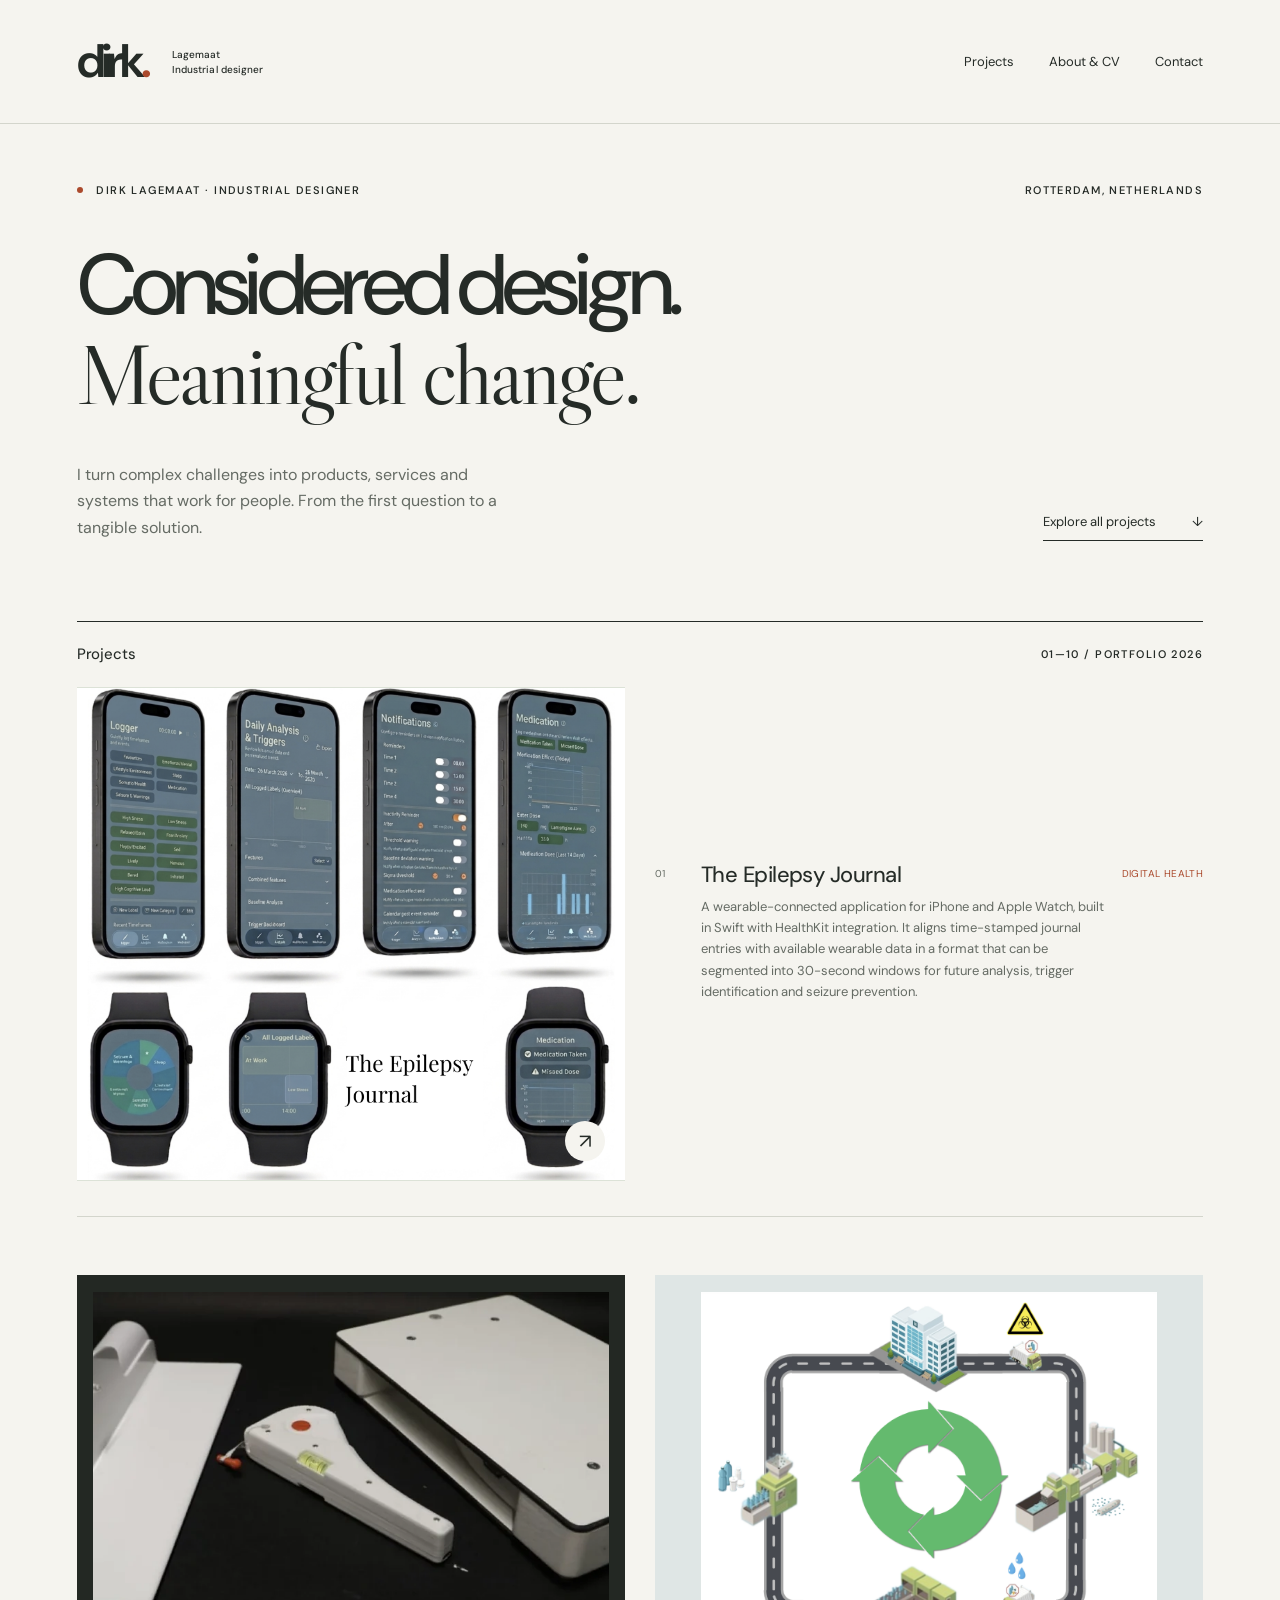
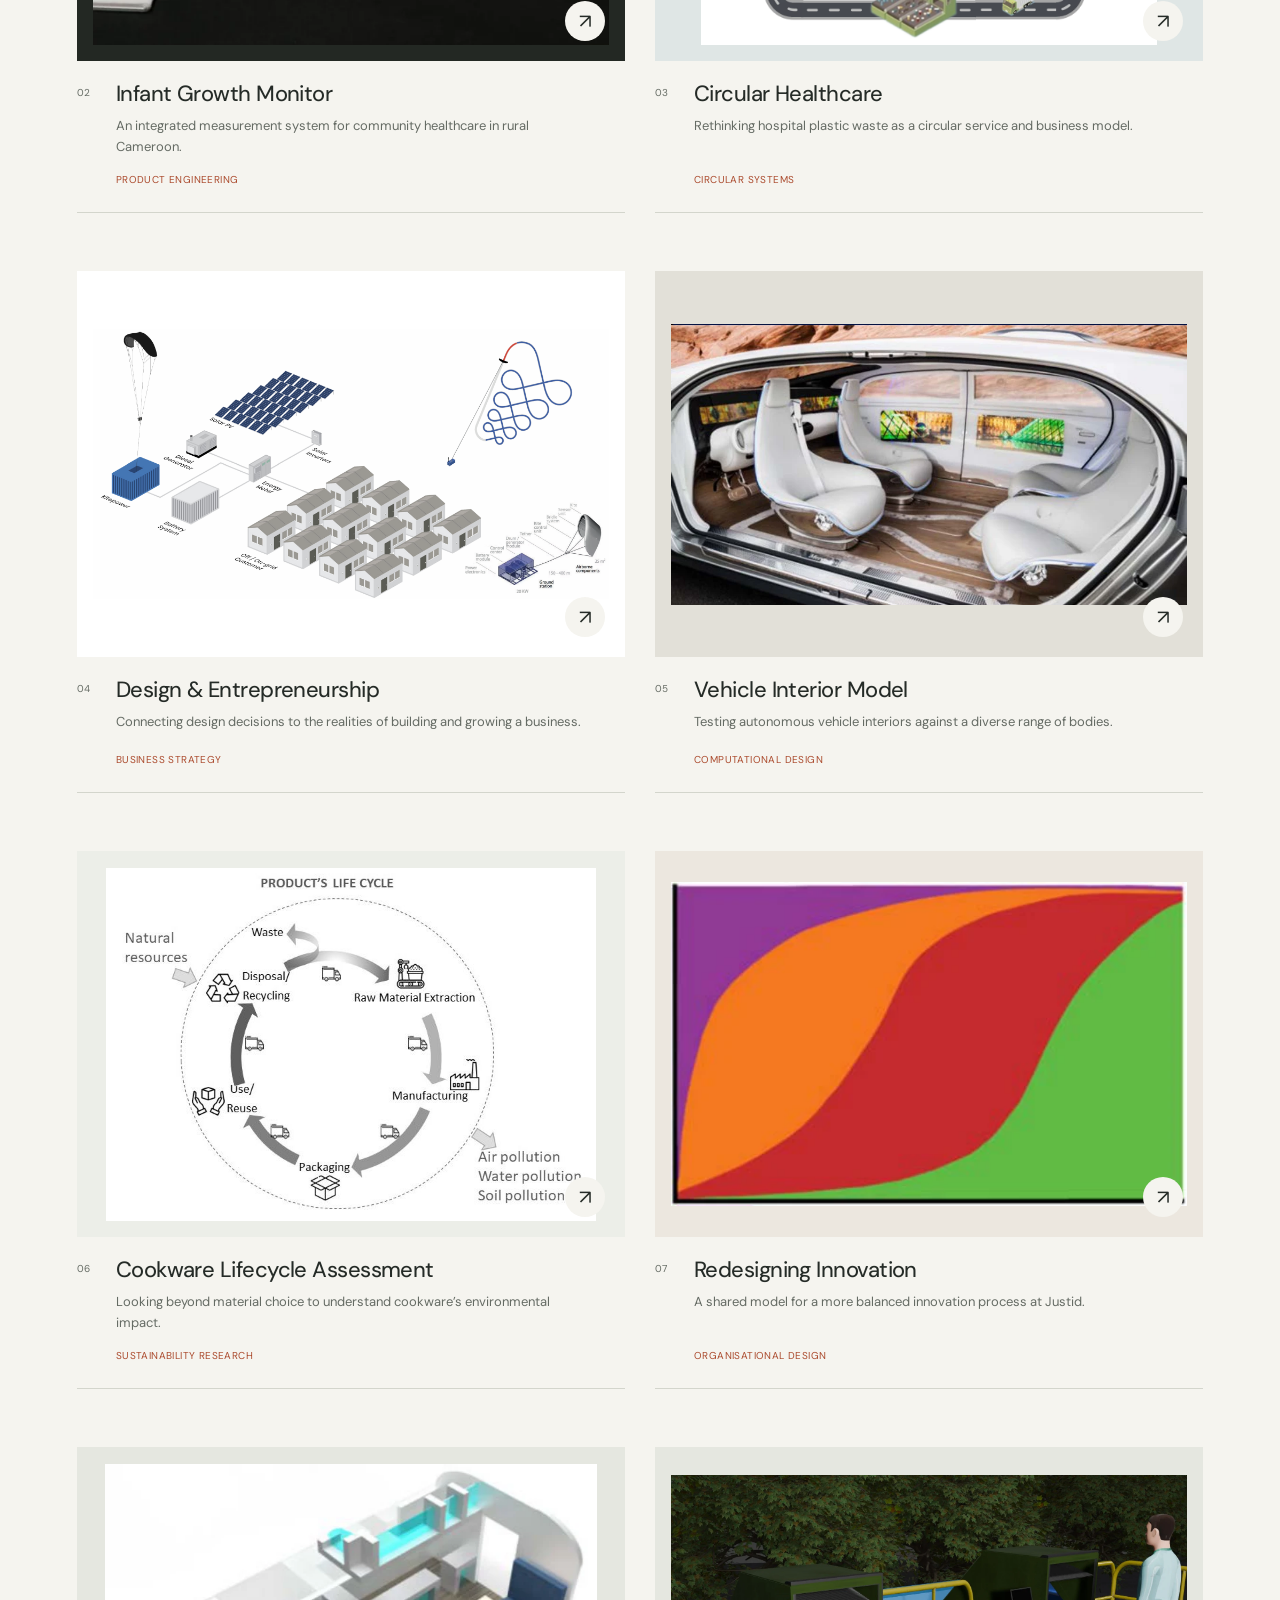
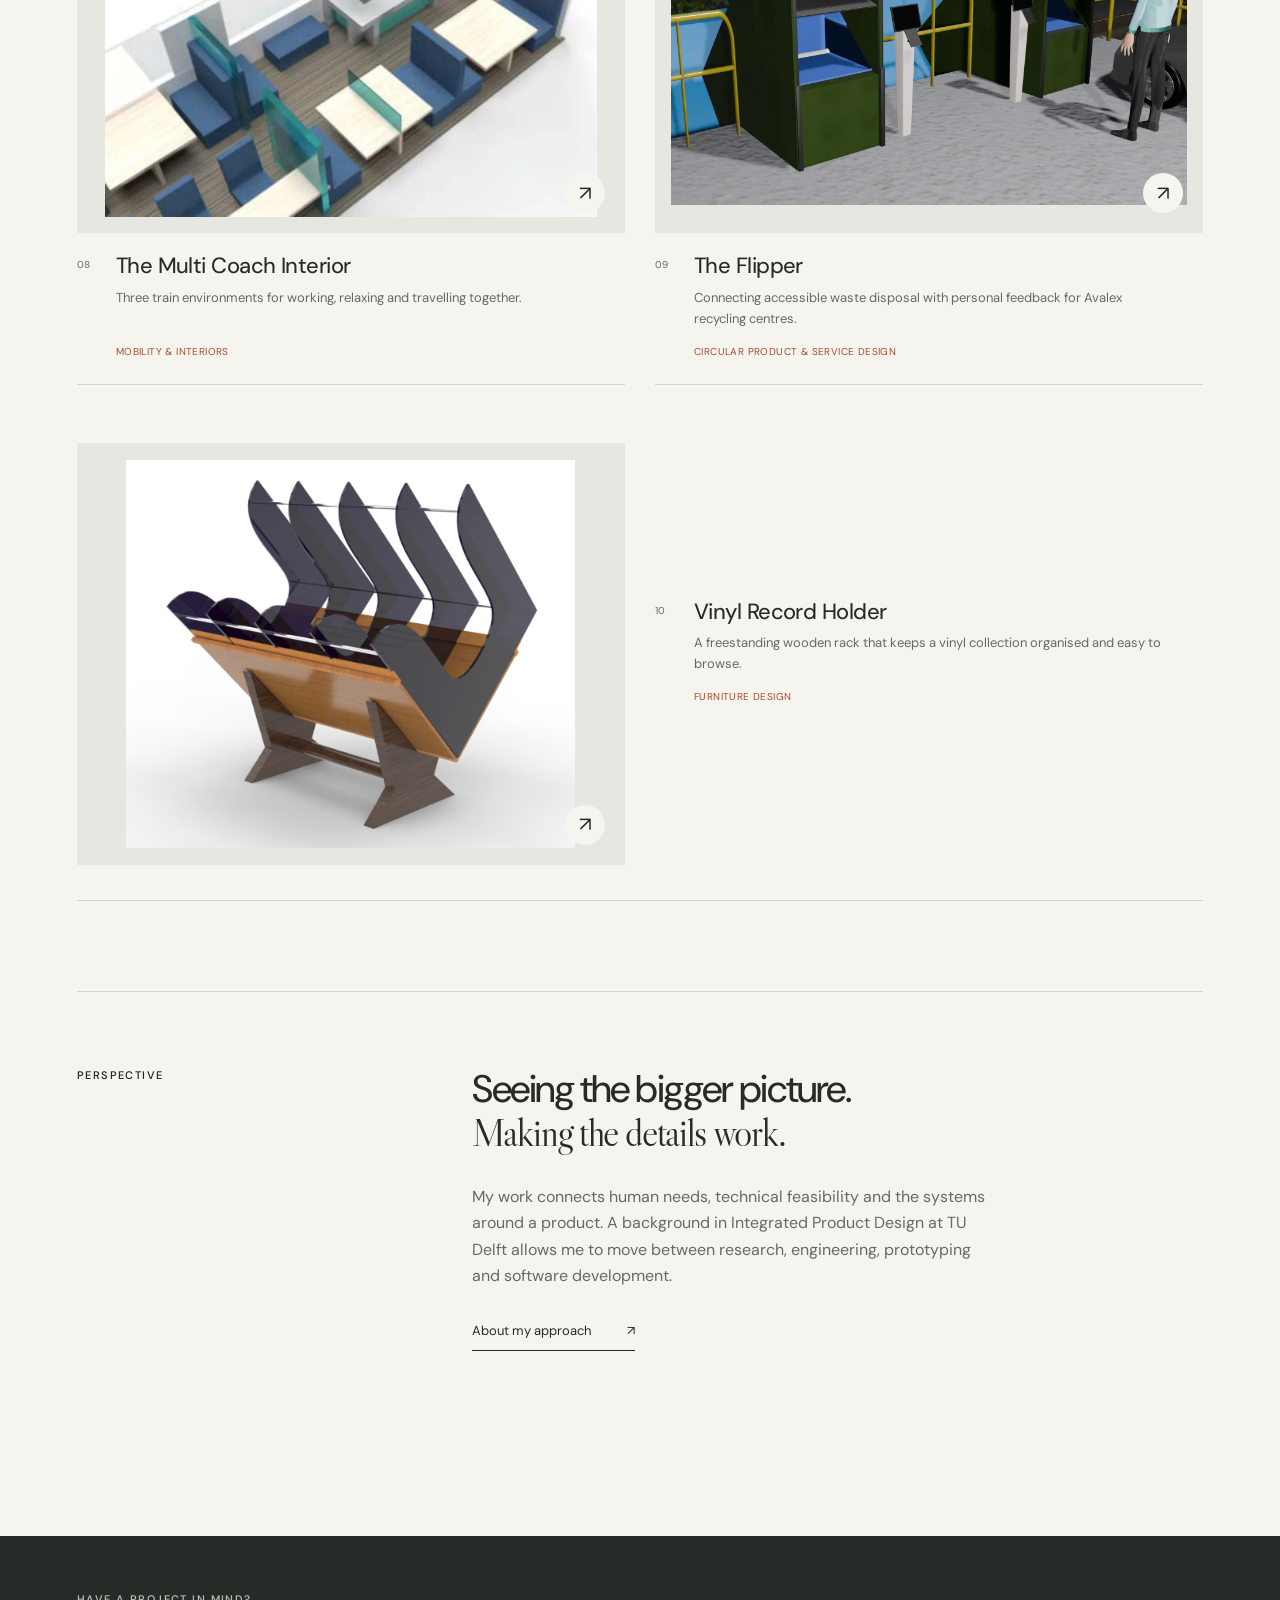
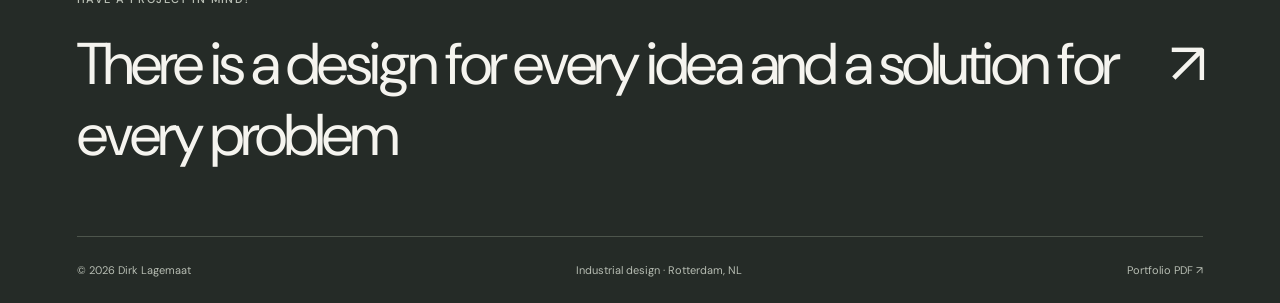
==== commit 52c69f60: "Improve project thumbnails and entrepreneurship page" ====
--- a/index.html
+++ b/index.html
@@ -1,4 +1,4 @@
 <!doctype html>
 <html lang="en"><head><meta charset="utf-8"><meta name="viewport" content="width=device-width, initial-scale=1"><meta name="description" content="Dirk Lagemaat is an industrial designer in Rotterdam, connecting human-centred research, engineering and systems thinking."><meta name="theme-color" content="#f5f4ef"><title>Industrial designer — Dirk Lagemaat</title><link rel="icon" href="favicon.svg" type="image/svg+xml"><link rel="stylesheet" href="style.css"></head>
 <body><a class="skip" href="#main">Skip to content</a><header class="site-header"><a class="logo" href="index.html" aria-label="Dirk Lagemaat home">dirk<span class="logo-dot">.</span><span class="logo-name">Lagemaat<br>Industrial designer</span></a><nav aria-label="Main navigation"><a href="index.html#projects">Projects</a><a href="cv.html">About & CV</a><a href="contact.html">Contact</a></nav></header>
-<main id="main"><section class="home-intro"><div class="intro-top"><p class="eyebrow"><span class="status-dot"></span> Dirk Lagemaat · Industrial designer</p><span class="eyebrow location">Rotterdam, Netherlands</span></div><h1>Considered design.<br><span class="serif">Meaningful change.</span></h1><div class="intro-bottom"><p>I turn complex challenges into products, services and systems that work for people. From the first question to a tangible solution.</p><a class="text-link" href="#projects">Explore all projects <span aria-hidden="true">↓</span></a></div></section><section class="selected" id="projects" aria-labelledby="selected-title"><div class="section-heading"><h2 id="selected-title">Projects</h2><span class="eyebrow">01—10 / Portfolio 2026</span></div><div class="project-grid"><a class="project-card" href="epilepsy-journal.html"><div class="project-image epilepsy-journal"><img class="" src="images/epilepsy-journal.webp" alt="Four iPhone screens and Apple Watch interfaces from The Epilepsy Journal" width="874" height="824" loading="lazy" decoding="async"><span class="project-open" aria-hidden="true">↗</span></div><div class="project-info"><span class="project-number">01</span><div><h3>The Epilepsy Journal</h3><p>A wearable-connected application for iPhone and Apple Watch, built in Swift with HealthKit integration. It aligns time-stamped journal entries with available wearable data in a format that can be segmented into 30-second windows for future analysis, trigger identification and seizure prevention.</p></div><span class="category">Digital health</span></div></a><a class="project-card" href="growth-monitor.html"><div class="project-image growth-monitor"><img class="" src="images/growth-monitor.webp" alt="Prototype of the infant measuring mat, handheld measuring device and weighing scale arranged on a dark surface" width="1362" height="514" loading="lazy" decoding="async"><span class="project-open" aria-hidden="true">↗</span></div><div class="project-info"><span class="project-number">02</span><div><h3>Infant Growth Monitor</h3><p>An integrated measurement system for community healthcare in rural Cameroon.</p></div><span class="category">Product engineering</span></div></a><a class="project-card" href="circular-healthcare.html"><div class="project-image circular-healthcare"><img class="" src="images/circular-healthcare-card.png" alt="Circular healthcare recycling loop connecting the hospital, contaminated medical waste, decontamination, sorting and reusable products." width="1174" height="910" loading="lazy" decoding="async"><span class="project-open" aria-hidden="true">↗</span></div><div class="project-info"><span class="project-number">03</span><div><h3>Circular Healthcare</h3><p>Rethinking hospital plastic waste as a circular service and business model.</p></div><span class="category">Circular systems</span></div></a><a class="project-card" href="entrepreneurship.html"><div class="project-image entrepreneurship"><img class="" src="images/entrepreneurship.webp" alt="Diagram of an airborne wind energy system reproduced in the entrepreneurship portfolio work" width="444" height="310" loading="lazy" decoding="async"><span class="project-open" aria-hidden="true">↗</span></div><div class="project-info"><span class="project-number">04</span><div><h3>Design & Entrepreneurship</h3><p>Connecting design decisions to the realities of building and growing a business.</p></div><span class="category">Business strategy</span></div></a><a class="project-card" href="ergonomics-model.html"><div class="project-image ergonomics-model"><img class="" src="images/vehicle-interior.webp" alt="Reference visual of a compact autonomous vehicle cabin with rotating seats" width="886" height="483" loading="lazy" decoding="async"><span class="project-open" aria-hidden="true">↗</span></div><div class="project-info"><span class="project-number">05</span><div><h3>Vehicle Interior Model</h3><p>Testing autonomous vehicle interiors against a diverse range of bodies.</p></div><span class="category">Computational design</span></div></a><a class="project-card" href="cookware-lca.html"><div class="project-image cookware-lca"><img src="images/cookware-lca-lifecycle.png" alt="Circular product life cycle diagram showing raw material extraction, manufacturing, packaging, use and reuse, recycling and environmental impacts" width="735" height="520" loading="lazy" decoding="async"><span class="project-open" aria-hidden="true">↗</span></div><div class="project-info"><span class="project-number">06</span><div><h3>Cookware Lifecycle Assessment</h3><p>Looking beyond material choice to understand cookware’s environmental impact.</p></div><span class="category">Sustainability research</span></div></a><a class="project-card" href="innovation-process.html"><div class="project-image innovation-process"><img class="" src="images/innovation-process.webp" alt="Colour diagram representing the four stages of the IDER innovation model" width="545" height="343" loading="lazy" decoding="async"><span class="project-open" aria-hidden="true">↗</span></div><div class="project-info"><span class="project-number">07</span><div><h3>Redesigning Innovation</h3><p>A shared model for a more balanced innovation process at Justid.</p></div><span class="category">Organisational design</span></div></a><a class="project-card" href="multi-coach.html"><div class="project-image multi-coach"><img class="" src="images/multi-coach.webp" alt="Rendered train interior with separated workstations and blue seats" width="665" height="478" loading="lazy" decoding="async"><span class="project-open" aria-hidden="true">↗</span></div><div class="project-info"><span class="project-number">08</span><div><h3>The Multi Coach Interior</h3><p>Three train environments for working, relaxing and travelling together.</p></div><span class="category">Mobility & interiors</span></div></a><a class="project-card" href="the-flipper.html"><div class="project-image"><img src="images/flipper-context.webp" alt="The Flipper recycling stations beside the container platform at Avalex" width="1680" height="1077" loading="lazy" decoding="async"><span class="project-open" aria-hidden="true">↗</span></div><div class="project-info"><span class="project-number">09</span><div><h3>The Flipper</h3><p>Connecting accessible waste disposal with personal feedback for Avalex recycling centres.</p></div><span class="category">Circular product &amp; service design</span></div></a><a class="project-card" href="vinyl-record-holder.html"><div class="project-image"><img src="images/vinyl-holder-render.png" alt="Rendered wooden vinyl record holder with sculpted dividers and a freestanding base" width="558" height="470" loading="lazy" decoding="async"><span class="project-open" aria-hidden="true">↗</span></div><div class="project-info"><span class="project-number">10</span><div><h3>Vinyl Record Holder</h3><p>A freestanding wooden rack that keeps a vinyl collection organised and easy to browse.</p></div><span class="category">Furniture design</span></div></a></div></section><section class="about-strip"><p class="eyebrow">Perspective</p><div><h2>Seeing the bigger picture.<br><span class="serif">Making the details work.</span></h2><p>My work connects human needs, technical feasibility and the systems around a product. A background in Integrated Product Design at TU Delft allows me to move between research, engineering, prototyping and software development.</p><a class="text-link" href="cv.html">About my approach <span aria-hidden="true">↗</span></a></div></section></main><footer class="site-footer"><div class="footer-top"><p class="eyebrow">Have a project in mind?</p><a class="footer-contact" href="contact.html">There is a design for every idea and a solution for every problem<span aria-hidden="true">↗</span></a></div><div class="footer-bottom"><span>© 2026 Dirk Lagemaat</span><span>Industrial design · Rotterdam, NL</span><a href="portfolio-dirk-lagemaat.pdf" target="_blank" rel="noopener">Portfolio PDF ↗</a></div></footer></body></html>+<main id="main"><section class="home-intro"><div class="intro-top"><p class="eyebrow"><span class="status-dot"></span> Dirk Lagemaat · Industrial designer</p><span class="eyebrow location">Rotterdam, Netherlands</span></div><h1>Considered design.<br><span class="serif">Meaningful change.</span></h1><div class="intro-bottom"><p>I turn complex challenges into products, services and systems that work for people. From the first question to a tangible solution.</p><a class="text-link" href="#projects">Explore all projects <span aria-hidden="true">↓</span></a></div></section><section class="selected" id="projects" aria-labelledby="selected-title"><div class="section-heading"><h2 id="selected-title">Projects</h2><span class="eyebrow">01—10 / Portfolio 2026</span></div><div class="project-grid"><a class="project-card" href="epilepsy-journal.html"><div class="project-image epilepsy-journal"><img src="images/epilepsy-journal-home.png" alt="The Epilepsy Journal app shown on four iPhone screens and three Apple Watch screens." width="1712" height="1536" loading="lazy" decoding="async"><span class="project-open" aria-hidden="true">↗</span></div><div class="project-info"><span class="project-number">01</span><div><h3>The Epilepsy Journal</h3><p>A wearable-connected application for iPhone and Apple Watch, built in Swift with HealthKit integration. It aligns time-stamped journal entries with available wearable data in a format that can be segmented into 30-second windows for future analysis, trigger identification and seizure prevention.</p></div><span class="category">Digital health</span></div></a><a class="project-card" href="growth-monitor.html"><div class="project-image growth-monitor"><img class="" src="images/growth-monitor.webp" alt="Prototype of the infant measuring mat, handheld measuring device and weighing scale arranged on a dark surface" width="1362" height="514" loading="lazy" decoding="async"><span class="project-open" aria-hidden="true">↗</span></div><div class="project-info"><span class="project-number">02</span><div><h3>Infant Growth Monitor</h3><p>An integrated measurement system for community healthcare in rural Cameroon.</p></div><span class="category">Product engineering</span></div></a><a class="project-card" href="circular-healthcare.html"><div class="project-image circular-healthcare"><img class="" src="images/circular-healthcare-card.png" alt="Circular healthcare recycling loop connecting the hospital, contaminated medical waste, decontamination, sorting and reusable products." width="1174" height="910" loading="lazy" decoding="async"><span class="project-open" aria-hidden="true">↗</span></div><div class="project-info"><span class="project-number">03</span><div><h3>Circular Healthcare</h3><p>Rethinking hospital plastic waste as a circular service and business model.</p></div><span class="category">Circular systems</span></div></a><a class="project-card" href="entrepreneurship.html"><div class="project-image entrepreneurship"><img src="images/entrepreneurship-home-kitepower.png" alt="Kitepower concept diagram showing an airborne wind energy system supplying off-grid homes." width="1932" height="1014" loading="lazy" decoding="async"><span class="project-open" aria-hidden="true">↗</span></div><div class="project-info"><span class="project-number">04</span><div><h3>Design & Entrepreneurship</h3><p>Connecting design decisions to the realities of building and growing a business.</p></div><span class="category">Business strategy</span></div></a><a class="project-card" href="ergonomics-model.html"><div class="project-image ergonomics-model"><img class="" src="images/vehicle-interior.webp" alt="Reference visual of a compact autonomous vehicle cabin with rotating seats" width="886" height="483" loading="lazy" decoding="async"><span class="project-open" aria-hidden="true">↗</span></div><div class="project-info"><span class="project-number">05</span><div><h3>Vehicle Interior Model</h3><p>Testing autonomous vehicle interiors against a diverse range of bodies.</p></div><span class="category">Computational design</span></div></a><a class="project-card" href="cookware-lca.html"><div class="project-image cookware-lca"><img src="images/cookware-lca-lifecycle.png" alt="Circular product life cycle diagram showing raw material extraction, manufacturing, packaging, use and reuse, recycling and environmental impacts" width="735" height="520" loading="lazy" decoding="async"><span class="project-open" aria-hidden="true">↗</span></div><div class="project-info"><span class="project-number">06</span><div><h3>Cookware Lifecycle Assessment</h3><p>Looking beyond material choice to understand cookware’s environmental impact.</p></div><span class="category">Sustainability research</span></div></a><a class="project-card" href="innovation-process.html"><div class="project-image innovation-process"><img class="" src="images/innovation-process.webp" alt="Colour diagram representing the four stages of the IDER innovation model" width="545" height="343" loading="lazy" decoding="async"><span class="project-open" aria-hidden="true">↗</span></div><div class="project-info"><span class="project-number">07</span><div><h3>Redesigning Innovation</h3><p>A shared model for a more balanced innovation process at Justid.</p></div><span class="category">Organisational design</span></div></a><a class="project-card" href="multi-coach.html"><div class="project-image multi-coach"><img class="" src="images/multi-coach.webp" alt="Rendered train interior with separated workstations and blue seats" width="665" height="478" loading="lazy" decoding="async"><span class="project-open" aria-hidden="true">↗</span></div><div class="project-info"><span class="project-number">08</span><div><h3>The Multi Coach Interior</h3><p>Three train environments for working, relaxing and travelling together.</p></div><span class="category">Mobility & interiors</span></div></a><a class="project-card" href="the-flipper.html"><div class="project-image flipper"><img src="images/flipper-context.webp" alt="The Flipper recycling stations beside the container platform at Avalex" width="1680" height="1077" loading="lazy" decoding="async"><span class="project-open" aria-hidden="true">↗</span></div><div class="project-info"><span class="project-number">09</span><div><h3>The Flipper</h3><p>Connecting accessible waste disposal with personal feedback for Avalex recycling centres.</p></div><span class="category">Circular product &amp; service design</span></div></a><a class="project-card" href="vinyl-record-holder.html"><div class="project-image vinyl-record-holder"><img src="images/vinyl-holder-render.png" alt="Rendered wooden vinyl record holder with sculpted dividers and a freestanding base" width="558" height="470" loading="lazy" decoding="async"><span class="project-open" aria-hidden="true">↗</span></div><div class="project-info"><span class="project-number">10</span><div><h3>Vinyl Record Holder</h3><p>A freestanding wooden rack that keeps a vinyl collection organised and easy to browse.</p></div><span class="category">Furniture design</span></div></a></div></section><section class="about-strip"><p class="eyebrow">Perspective</p><div><h2>Seeing the bigger picture.<br><span class="serif">Making the details work.</span></h2><p>My work connects human needs, technical feasibility and the systems around a product. A background in Integrated Product Design at TU Delft allows me to move between research, engineering, prototyping and software development.</p><a class="text-link" href="cv.html">About my approach <span aria-hidden="true">↗</span></a></div></section></main><footer class="site-footer"><div class="footer-top"><p class="eyebrow">Have a project in mind?</p><a class="footer-contact" href="contact.html">There is a design for every idea and a solution for every problem<span aria-hidden="true">↗</span></a></div><div class="footer-bottom"><span>© 2026 Dirk Lagemaat</span><span>Industrial design · Rotterdam, NL</span><a href="portfolio-dirk-lagemaat.pdf" target="_blank" rel="noopener">Portfolio PDF ↗</a></div></footer></body></html>
--- a/style.css
+++ b/style.css
@@ -5,6 +5,24 @@
 @media(prefers-reduced-motion:reduce){html{scroll-behavior:auto}*,*:before,*:after{transition:none!important;animation:none!important}}
 
 .case-image-pair{display:grid;grid-template-columns:repeat(2,minmax(0,1fr));gap:24px}.case-image-pair .case-figure{min-width:0;padding:24px 5% 20px}.case-image-pair img{width:100%;height:auto;max-height:none}.case-image-pair figcaption{margin-top:18px}
+.project-image.entrepreneurship{aspect-ratio:1.9;padding:0;background:#fff}
+.project-card:first-child .project-image.epilepsy-journal{aspect-ratio:1.11;padding:0}
+.project-image.circular-healthcare{aspect-ratio:1.29;padding:0}
+.project-image.multi-coach{aspect-ratio:1.39;padding:0}
+.project-image.flipper{aspect-ratio:1.56;padding:0}
+.project-image.ergonomics-model{aspect-ratio:1.83;padding:0}
+.project-image.innovation-process{aspect-ratio:1.59;padding:0}
+.project-image.cookware-lca{aspect-ratio:1.41;padding:0}
+.project-image.vinyl-record-holder{aspect-ratio:1.19;padding:0}
+.project-card:not(:first-child):not(:last-child){display:flex;flex-direction:column}
+.project-card:not(:first-child):not(:last-child) .project-image{aspect-ratio:1.42;padding:3%}
+.project-card:not(:first-child):not(:last-child) .project-info{flex:1;grid-template-rows:auto 1fr}
+.project-card:not(:first-child):not(:last-child) .category{align-self:end}
+.entrepreneurship-framework-pair{width:min(1240px,100%);margin:0 auto 24px;display:grid;grid-template-columns:repeat(2,minmax(0,1fr));gap:24px}
+.entrepreneurship-framework{min-width:0;padding:22px 5% 18px}
+.entrepreneurship-framework img{width:100%;max-height:none}
+.entrepreneurship-framework figcaption{margin-top:18px}
+@media(max-width:850px){.entrepreneurship-framework-pair{grid-template-columns:1fr;gap:18px}}
 .case-image-pair .scale-rib-grid-image{width:auto;max-width:100%;height:auto;aspect-ratio:auto;object-fit:contain;margin-inline:auto}
 @media(max-width:560px){.case-image-pair{grid-template-columns:1fr;gap:20px}}
 
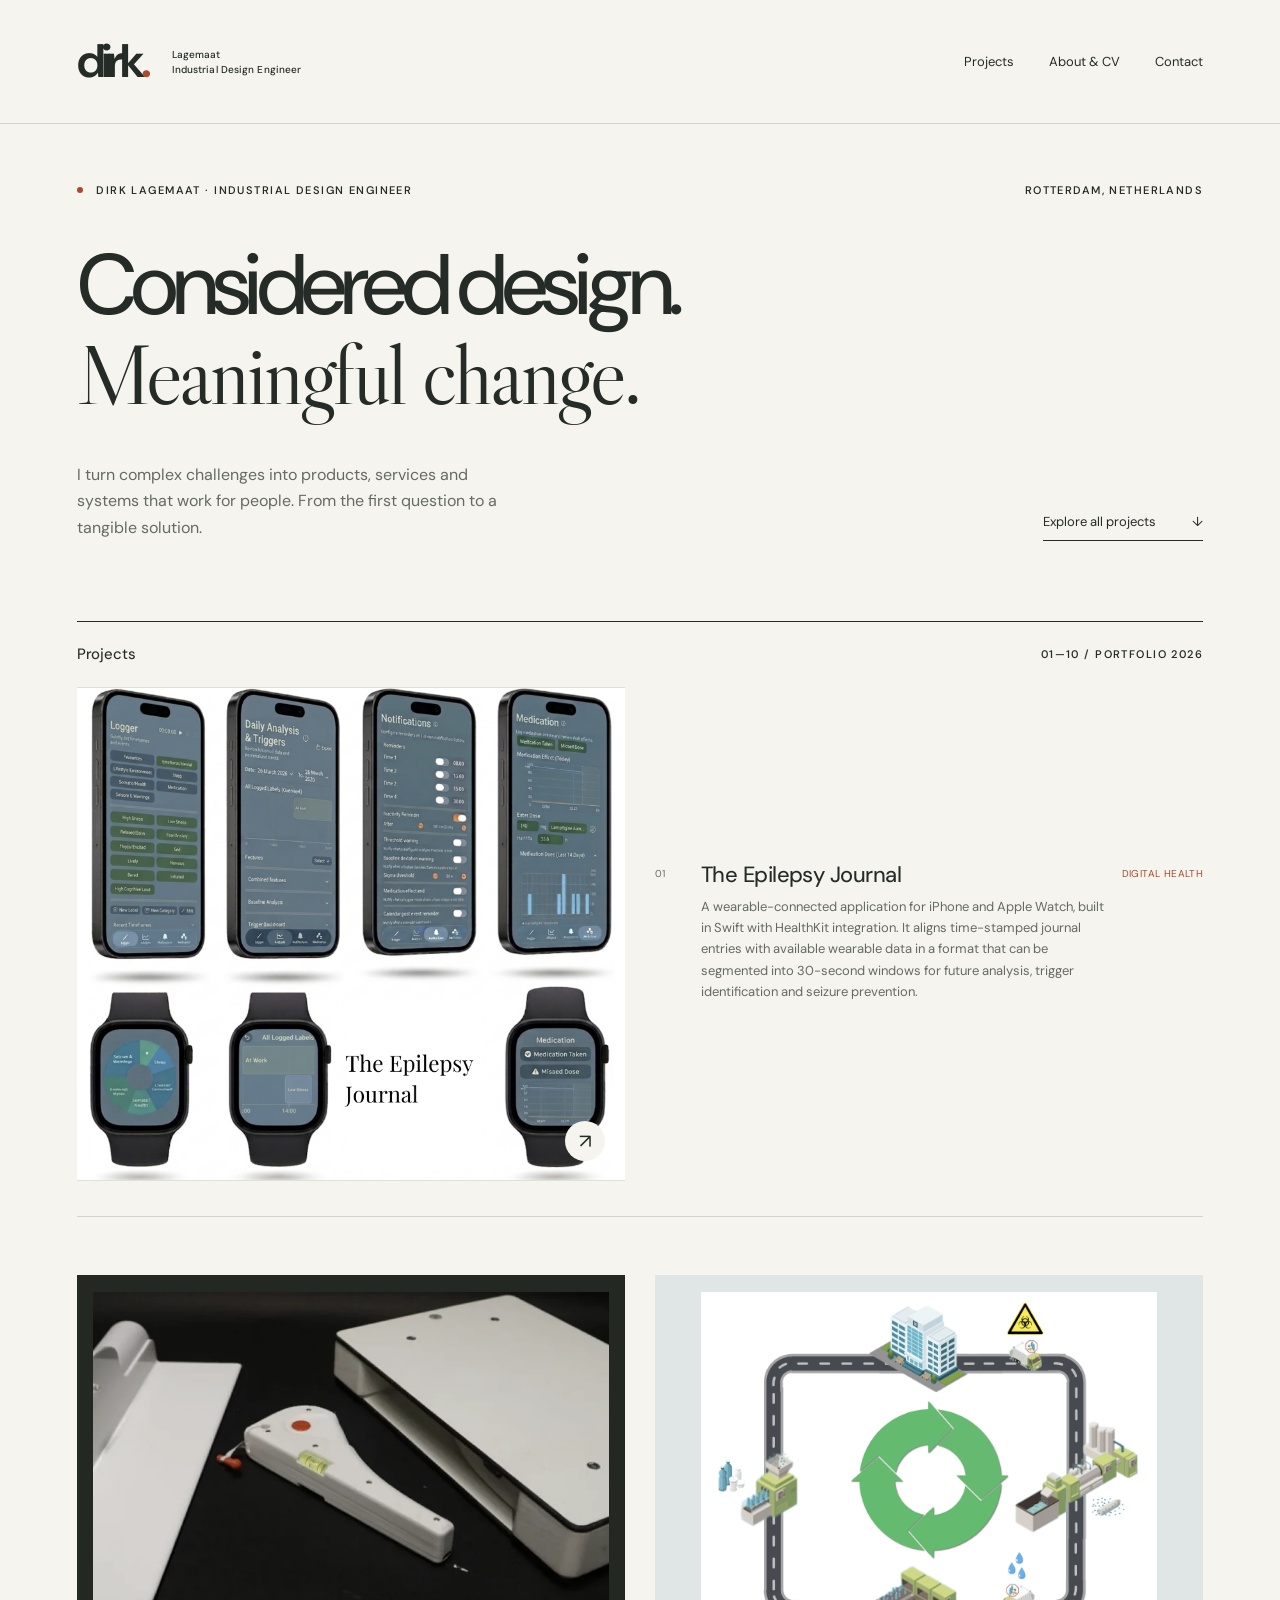
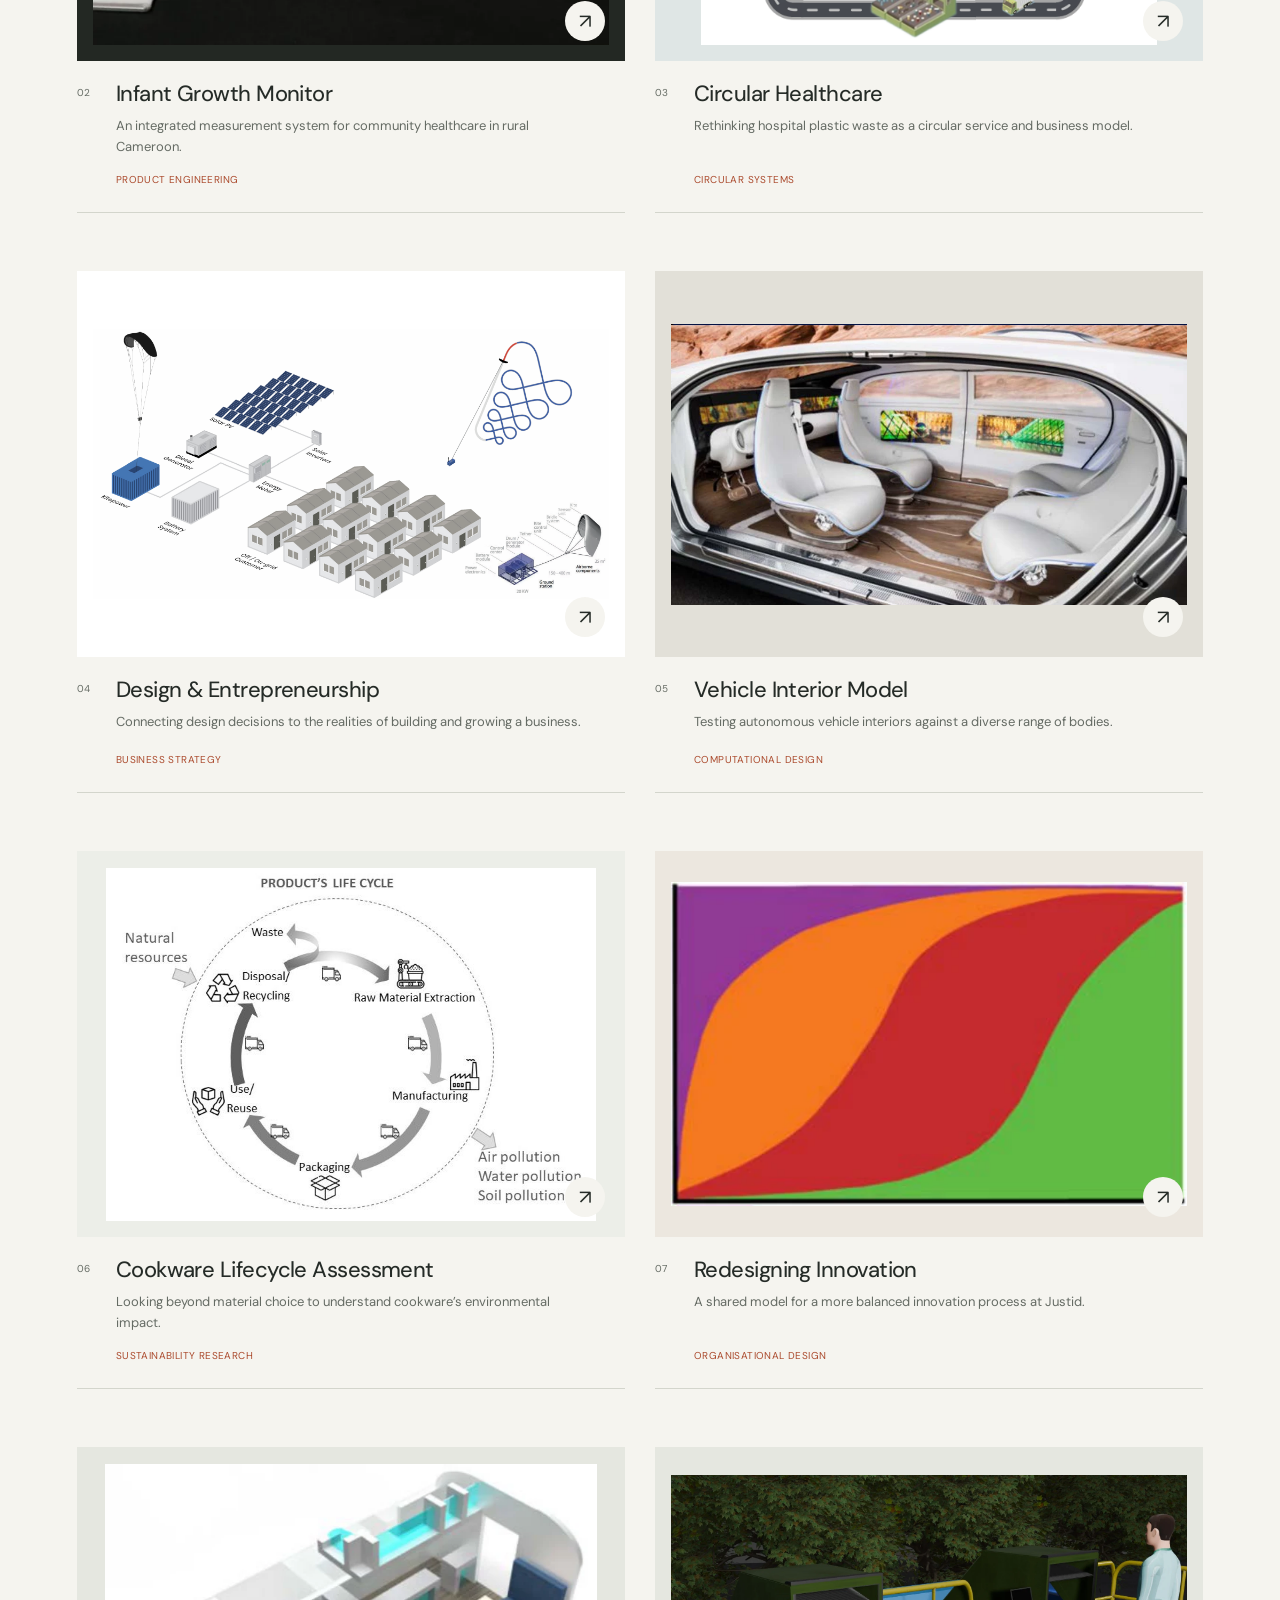
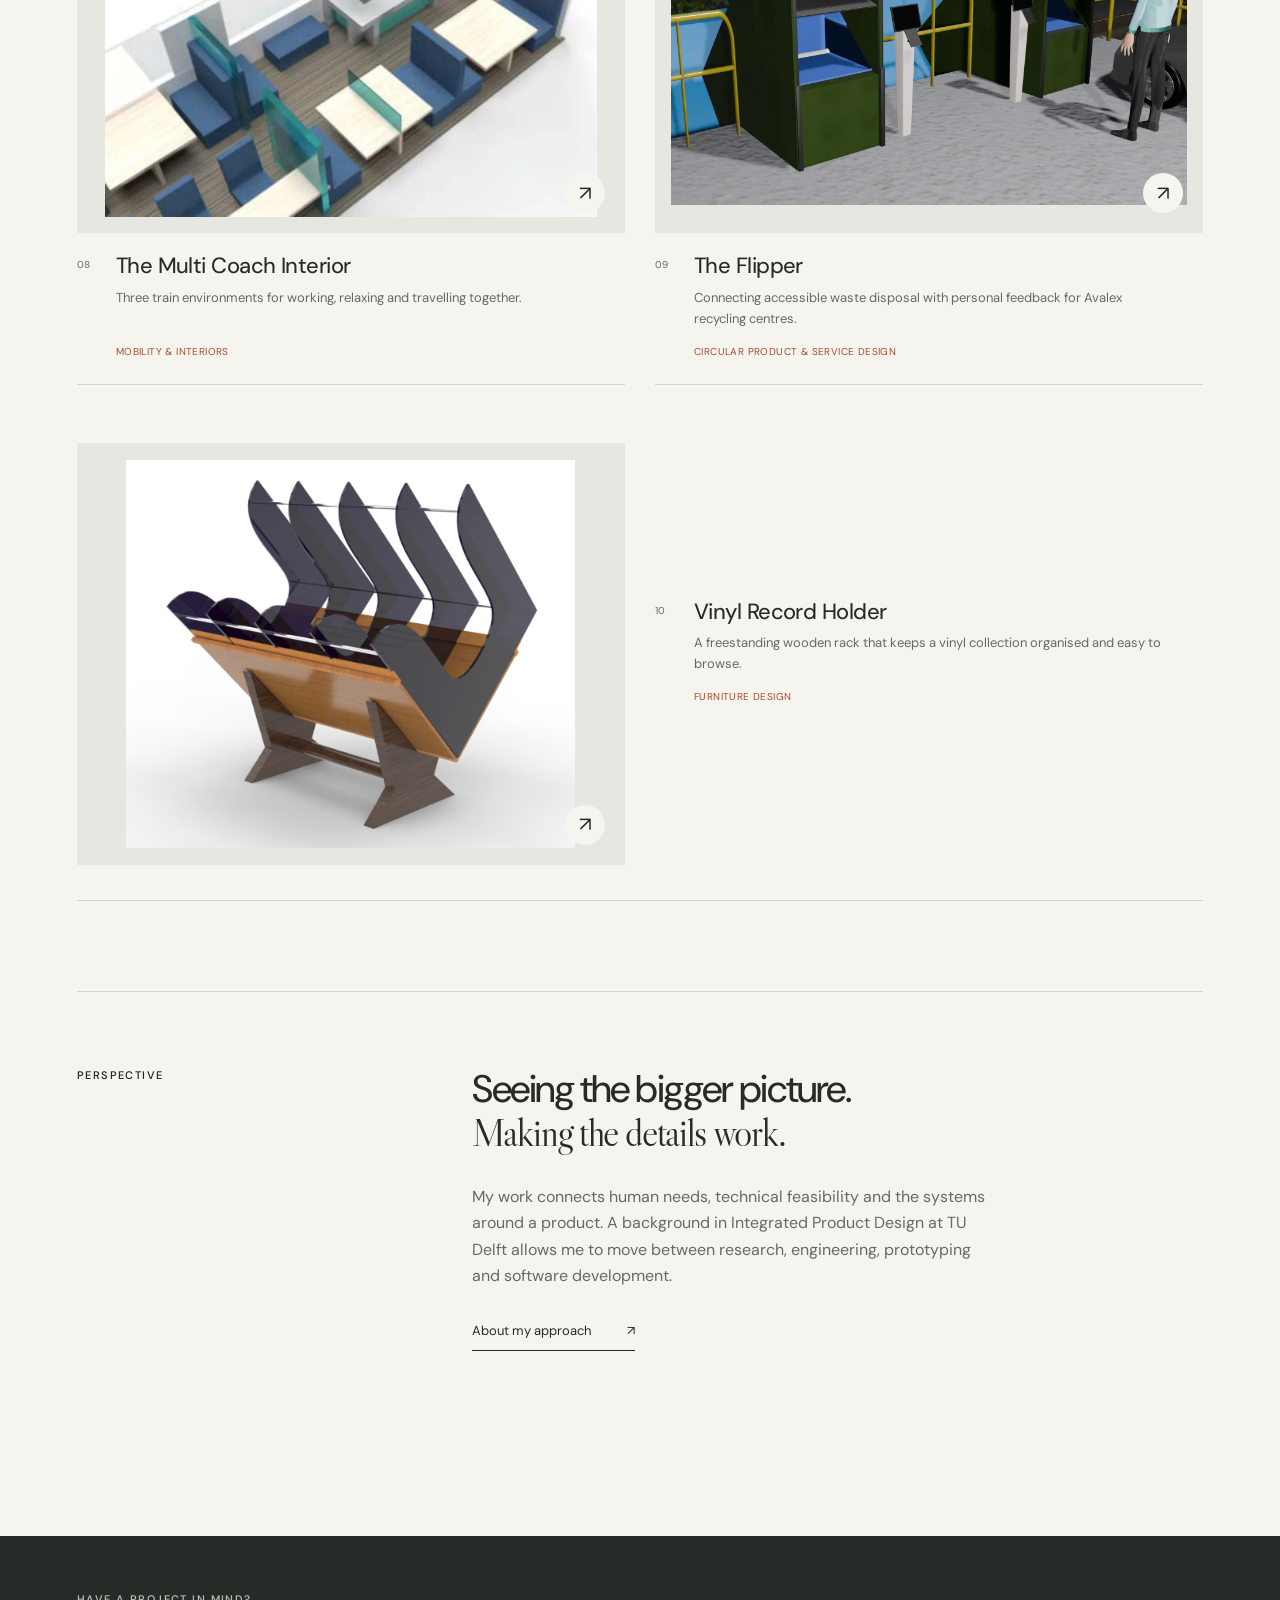
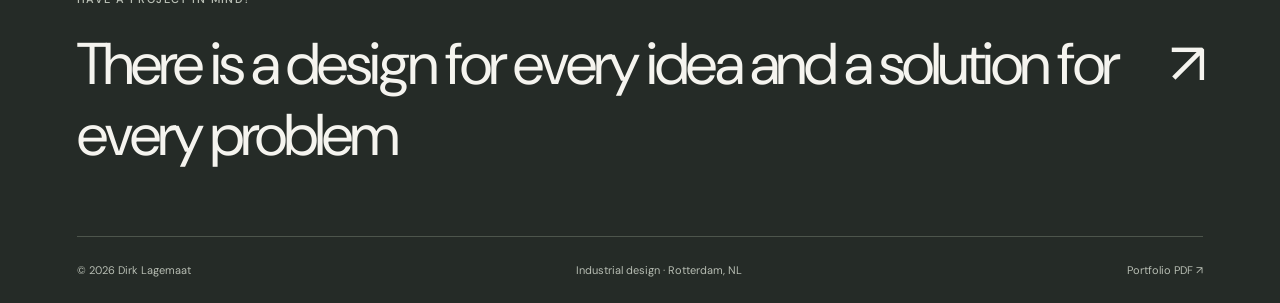
==== commit 406862a3: "Update site title to Industrial Design Engineer" ====
--- a/index.html
+++ b/index.html
@@ -1,4 +1,4 @@
 <!doctype html>
-<html lang="en"><head><meta charset="utf-8"><meta name="viewport" content="width=device-width, initial-scale=1"><meta name="description" content="Dirk Lagemaat is an industrial designer in Rotterdam, connecting human-centred research, engineering and systems thinking."><meta name="theme-color" content="#f5f4ef"><title>Industrial designer — Dirk Lagemaat</title><link rel="icon" href="favicon.svg" type="image/svg+xml"><link rel="stylesheet" href="style.css"></head>
-<body><a class="skip" href="#main">Skip to content</a><header class="site-header"><a class="logo" href="index.html" aria-label="Dirk Lagemaat home">dirk<span class="logo-dot">.</span><span class="logo-name">Lagemaat<br>Industrial designer</span></a><nav aria-label="Main navigation"><a href="index.html#projects">Projects</a><a href="cv.html">About & CV</a><a href="contact.html">Contact</a></nav></header>
-<main id="main"><section class="home-intro"><div class="intro-top"><p class="eyebrow"><span class="status-dot"></span> Dirk Lagemaat · Industrial designer</p><span class="eyebrow location">Rotterdam, Netherlands</span></div><h1>Considered design.<br><span class="serif">Meaningful change.</span></h1><div class="intro-bottom"><p>I turn complex challenges into products, services and systems that work for people. From the first question to a tangible solution.</p><a class="text-link" href="#projects">Explore all projects <span aria-hidden="true">↓</span></a></div></section><section class="selected" id="projects" aria-labelledby="selected-title"><div class="section-heading"><h2 id="selected-title">Projects</h2><span class="eyebrow">01—10 / Portfolio 2026</span></div><div class="project-grid"><a class="project-card" href="epilepsy-journal.html"><div class="project-image epilepsy-journal"><img src="images/epilepsy-journal-home.png" alt="The Epilepsy Journal app shown on four iPhone screens and three Apple Watch screens." width="1712" height="1536" loading="lazy" decoding="async"><span class="project-open" aria-hidden="true">↗</span></div><div class="project-info"><span class="project-number">01</span><div><h3>The Epilepsy Journal</h3><p>A wearable-connected application for iPhone and Apple Watch, built in Swift with HealthKit integration. It aligns time-stamped journal entries with available wearable data in a format that can be segmented into 30-second windows for future analysis, trigger identification and seizure prevention.</p></div><span class="category">Digital health</span></div></a><a class="project-card" href="growth-monitor.html"><div class="project-image growth-monitor"><img class="" src="images/growth-monitor.webp" alt="Prototype of the infant measuring mat, handheld measuring device and weighing scale arranged on a dark surface" width="1362" height="514" loading="lazy" decoding="async"><span class="project-open" aria-hidden="true">↗</span></div><div class="project-info"><span class="project-number">02</span><div><h3>Infant Growth Monitor</h3><p>An integrated measurement system for community healthcare in rural Cameroon.</p></div><span class="category">Product engineering</span></div></a><a class="project-card" href="circular-healthcare.html"><div class="project-image circular-healthcare"><img class="" src="images/circular-healthcare-card.png" alt="Circular healthcare recycling loop connecting the hospital, contaminated medical waste, decontamination, sorting and reusable products." width="1174" height="910" loading="lazy" decoding="async"><span class="project-open" aria-hidden="true">↗</span></div><div class="project-info"><span class="project-number">03</span><div><h3>Circular Healthcare</h3><p>Rethinking hospital plastic waste as a circular service and business model.</p></div><span class="category">Circular systems</span></div></a><a class="project-card" href="entrepreneurship.html"><div class="project-image entrepreneurship"><img src="images/entrepreneurship-home-kitepower.png" alt="Kitepower concept diagram showing an airborne wind energy system supplying off-grid homes." width="1932" height="1014" loading="lazy" decoding="async"><span class="project-open" aria-hidden="true">↗</span></div><div class="project-info"><span class="project-number">04</span><div><h3>Design & Entrepreneurship</h3><p>Connecting design decisions to the realities of building and growing a business.</p></div><span class="category">Business strategy</span></div></a><a class="project-card" href="ergonomics-model.html"><div class="project-image ergonomics-model"><img class="" src="images/vehicle-interior.webp" alt="Reference visual of a compact autonomous vehicle cabin with rotating seats" width="886" height="483" loading="lazy" decoding="async"><span class="project-open" aria-hidden="true">↗</span></div><div class="project-info"><span class="project-number">05</span><div><h3>Vehicle Interior Model</h3><p>Testing autonomous vehicle interiors against a diverse range of bodies.</p></div><span class="category">Computational design</span></div></a><a class="project-card" href="cookware-lca.html"><div class="project-image cookware-lca"><img src="images/cookware-lca-lifecycle.png" alt="Circular product life cycle diagram showing raw material extraction, manufacturing, packaging, use and reuse, recycling and environmental impacts" width="735" height="520" loading="lazy" decoding="async"><span class="project-open" aria-hidden="true">↗</span></div><div class="project-info"><span class="project-number">06</span><div><h3>Cookware Lifecycle Assessment</h3><p>Looking beyond material choice to understand cookware’s environmental impact.</p></div><span class="category">Sustainability research</span></div></a><a class="project-card" href="innovation-process.html"><div class="project-image innovation-process"><img class="" src="images/innovation-process.webp" alt="Colour diagram representing the four stages of the IDER innovation model" width="545" height="343" loading="lazy" decoding="async"><span class="project-open" aria-hidden="true">↗</span></div><div class="project-info"><span class="project-number">07</span><div><h3>Redesigning Innovation</h3><p>A shared model for a more balanced innovation process at Justid.</p></div><span class="category">Organisational design</span></div></a><a class="project-card" href="multi-coach.html"><div class="project-image multi-coach"><img class="" src="images/multi-coach.webp" alt="Rendered train interior with separated workstations and blue seats" width="665" height="478" loading="lazy" decoding="async"><span class="project-open" aria-hidden="true">↗</span></div><div class="project-info"><span class="project-number">08</span><div><h3>The Multi Coach Interior</h3><p>Three train environments for working, relaxing and travelling together.</p></div><span class="category">Mobility & interiors</span></div></a><a class="project-card" href="the-flipper.html"><div class="project-image flipper"><img src="images/flipper-context.webp" alt="The Flipper recycling stations beside the container platform at Avalex" width="1680" height="1077" loading="lazy" decoding="async"><span class="project-open" aria-hidden="true">↗</span></div><div class="project-info"><span class="project-number">09</span><div><h3>The Flipper</h3><p>Connecting accessible waste disposal with personal feedback for Avalex recycling centres.</p></div><span class="category">Circular product &amp; service design</span></div></a><a class="project-card" href="vinyl-record-holder.html"><div class="project-image vinyl-record-holder"><img src="images/vinyl-holder-render.png" alt="Rendered wooden vinyl record holder with sculpted dividers and a freestanding base" width="558" height="470" loading="lazy" decoding="async"><span class="project-open" aria-hidden="true">↗</span></div><div class="project-info"><span class="project-number">10</span><div><h3>Vinyl Record Holder</h3><p>A freestanding wooden rack that keeps a vinyl collection organised and easy to browse.</p></div><span class="category">Furniture design</span></div></a></div></section><section class="about-strip"><p class="eyebrow">Perspective</p><div><h2>Seeing the bigger picture.<br><span class="serif">Making the details work.</span></h2><p>My work connects human needs, technical feasibility and the systems around a product. A background in Integrated Product Design at TU Delft allows me to move between research, engineering, prototyping and software development.</p><a class="text-link" href="cv.html">About my approach <span aria-hidden="true">↗</span></a></div></section></main><footer class="site-footer"><div class="footer-top"><p class="eyebrow">Have a project in mind?</p><a class="footer-contact" href="contact.html">There is a design for every idea and a solution for every problem<span aria-hidden="true">↗</span></a></div><div class="footer-bottom"><span>© 2026 Dirk Lagemaat</span><span>Industrial design · Rotterdam, NL</span><a href="portfolio-dirk-lagemaat.pdf" target="_blank" rel="noopener">Portfolio PDF ↗</a></div></footer></body></html>+<html lang="en"><head><meta charset="utf-8"><meta name="viewport" content="width=device-width, initial-scale=1"><meta name="description" content="Dirk Lagemaat is an Industrial Design Engineer in Rotterdam, connecting human-centred research, engineering and systems thinking."><meta name="theme-color" content="#f5f4ef"><title>Industrial Design Engineer — Dirk Lagemaat</title><link rel="icon" href="favicon.svg" type="image/svg+xml"><link rel="stylesheet" href="style.css"></head>
+<body><a class="skip" href="#main">Skip to content</a><header class="site-header"><a class="logo" href="index.html" aria-label="Dirk Lagemaat home">dirk<span class="logo-dot">.</span><span class="logo-name">Lagemaat<br>Industrial Design Engineer</span></a><nav aria-label="Main navigation"><a href="index.html#projects">Projects</a><a href="cv.html">About & CV</a><a href="contact.html">Contact</a></nav></header>
+<main id="main"><section class="home-intro"><div class="intro-top"><p class="eyebrow"><span class="status-dot"></span> Dirk Lagemaat · Industrial Design Engineer</p><span class="eyebrow location">Rotterdam, Netherlands</span></div><h1>Considered design.<br><span class="serif">Meaningful change.</span></h1><div class="intro-bottom"><p>I turn complex challenges into products, services and systems that work for people. From the first question to a tangible solution.</p><a class="text-link" href="#projects">Explore all projects <span aria-hidden="true">↓</span></a></div></section><section class="selected" id="projects" aria-labelledby="selected-title"><div class="section-heading"><h2 id="selected-title">Projects</h2><span class="eyebrow">01—10 / Portfolio 2026</span></div><div class="project-grid"><a class="project-card" href="epilepsy-journal.html"><div class="project-image epilepsy-journal"><img src="images/epilepsy-journal-home.png" alt="The Epilepsy Journal app shown on four iPhone screens and three Apple Watch screens." width="1712" height="1536" loading="lazy" decoding="async"><span class="project-open" aria-hidden="true">↗</span></div><div class="project-info"><span class="project-number">01</span><div><h3>The Epilepsy Journal</h3><p>A wearable-connected application for iPhone and Apple Watch, built in Swift with HealthKit integration. It aligns time-stamped journal entries with available wearable data in a format that can be segmented into 30-second windows for future analysis, trigger identification and seizure prevention.</p></div><span class="category">Digital health</span></div></a><a class="project-card" href="growth-monitor.html"><div class="project-image growth-monitor"><img class="" src="images/growth-monitor.webp" alt="Prototype of the infant measuring mat, handheld measuring device and weighing scale arranged on a dark surface" width="1362" height="514" loading="lazy" decoding="async"><span class="project-open" aria-hidden="true">↗</span></div><div class="project-info"><span class="project-number">02</span><div><h3>Infant Growth Monitor</h3><p>An integrated measurement system for community healthcare in rural Cameroon.</p></div><span class="category">Product engineering</span></div></a><a class="project-card" href="circular-healthcare.html"><div class="project-image circular-healthcare"><img class="" src="images/circular-healthcare-card.png" alt="Circular healthcare recycling loop connecting the hospital, contaminated medical waste, decontamination, sorting and reusable products." width="1174" height="910" loading="lazy" decoding="async"><span class="project-open" aria-hidden="true">↗</span></div><div class="project-info"><span class="project-number">03</span><div><h3>Circular Healthcare</h3><p>Rethinking hospital plastic waste as a circular service and business model.</p></div><span class="category">Circular systems</span></div></a><a class="project-card" href="entrepreneurship.html"><div class="project-image entrepreneurship"><img src="images/entrepreneurship-home-kitepower.png" alt="Kitepower concept diagram showing an airborne wind energy system supplying off-grid homes." width="1932" height="1014" loading="lazy" decoding="async"><span class="project-open" aria-hidden="true">↗</span></div><div class="project-info"><span class="project-number">04</span><div><h3>Design & Entrepreneurship</h3><p>Connecting design decisions to the realities of building and growing a business.</p></div><span class="category">Business strategy</span></div></a><a class="project-card" href="ergonomics-model.html"><div class="project-image ergonomics-model"><img class="" src="images/vehicle-interior.webp" alt="Reference visual of a compact autonomous vehicle cabin with rotating seats" width="886" height="483" loading="lazy" decoding="async"><span class="project-open" aria-hidden="true">↗</span></div><div class="project-info"><span class="project-number">05</span><div><h3>Vehicle Interior Model</h3><p>Testing autonomous vehicle interiors against a diverse range of bodies.</p></div><span class="category">Computational design</span></div></a><a class="project-card" href="cookware-lca.html"><div class="project-image cookware-lca"><img src="images/cookware-lca-lifecycle.png" alt="Circular product life cycle diagram showing raw material extraction, manufacturing, packaging, use and reuse, recycling and environmental impacts" width="735" height="520" loading="lazy" decoding="async"><span class="project-open" aria-hidden="true">↗</span></div><div class="project-info"><span class="project-number">06</span><div><h3>Cookware Lifecycle Assessment</h3><p>Looking beyond material choice to understand cookware’s environmental impact.</p></div><span class="category">Sustainability research</span></div></a><a class="project-card" href="innovation-process.html"><div class="project-image innovation-process"><img class="" src="images/innovation-process.webp" alt="Colour diagram representing the four stages of the IDER innovation model" width="545" height="343" loading="lazy" decoding="async"><span class="project-open" aria-hidden="true">↗</span></div><div class="project-info"><span class="project-number">07</span><div><h3>Redesigning Innovation</h3><p>A shared model for a more balanced innovation process at Justid.</p></div><span class="category">Organisational design</span></div></a><a class="project-card" href="multi-coach.html"><div class="project-image multi-coach"><img class="" src="images/multi-coach.webp" alt="Rendered train interior with separated workstations and blue seats" width="665" height="478" loading="lazy" decoding="async"><span class="project-open" aria-hidden="true">↗</span></div><div class="project-info"><span class="project-number">08</span><div><h3>The Multi Coach Interior</h3><p>Three train environments for working, relaxing and travelling together.</p></div><span class="category">Mobility & interiors</span></div></a><a class="project-card" href="the-flipper.html"><div class="project-image flipper"><img src="images/flipper-context.webp" alt="The Flipper recycling stations beside the container platform at Avalex" width="1680" height="1077" loading="lazy" decoding="async"><span class="project-open" aria-hidden="true">↗</span></div><div class="project-info"><span class="project-number">09</span><div><h3>The Flipper</h3><p>Connecting accessible waste disposal with personal feedback for Avalex recycling centres.</p></div><span class="category">Circular product &amp; service design</span></div></a><a class="project-card" href="vinyl-record-holder.html"><div class="project-image vinyl-record-holder"><img src="images/vinyl-holder-render.png" alt="Rendered wooden vinyl record holder with sculpted dividers and a freestanding base" width="558" height="470" loading="lazy" decoding="async"><span class="project-open" aria-hidden="true">↗</span></div><div class="project-info"><span class="project-number">10</span><div><h3>Vinyl Record Holder</h3><p>A freestanding wooden rack that keeps a vinyl collection organised and easy to browse.</p></div><span class="category">Furniture design</span></div></a></div></section><section class="about-strip"><p class="eyebrow">Perspective</p><div><h2>Seeing the bigger picture.<br><span class="serif">Making the details work.</span></h2><p>My work connects human needs, technical feasibility and the systems around a product. A background in Integrated Product Design at TU Delft allows me to move between research, engineering, prototyping and software development.</p><a class="text-link" href="cv.html">About my approach <span aria-hidden="true">↗</span></a></div></section></main><footer class="site-footer"><div class="footer-top"><p class="eyebrow">Have a project in mind?</p><a class="footer-contact" href="contact.html">There is a design for every idea and a solution for every problem<span aria-hidden="true">↗</span></a></div><div class="footer-bottom"><span>© 2026 Dirk Lagemaat</span><span>Industrial design · Rotterdam, NL</span><a href="portfolio-dirk-lagemaat.pdf" target="_blank" rel="noopener">Portfolio PDF ↗</a></div></footer></body></html>
